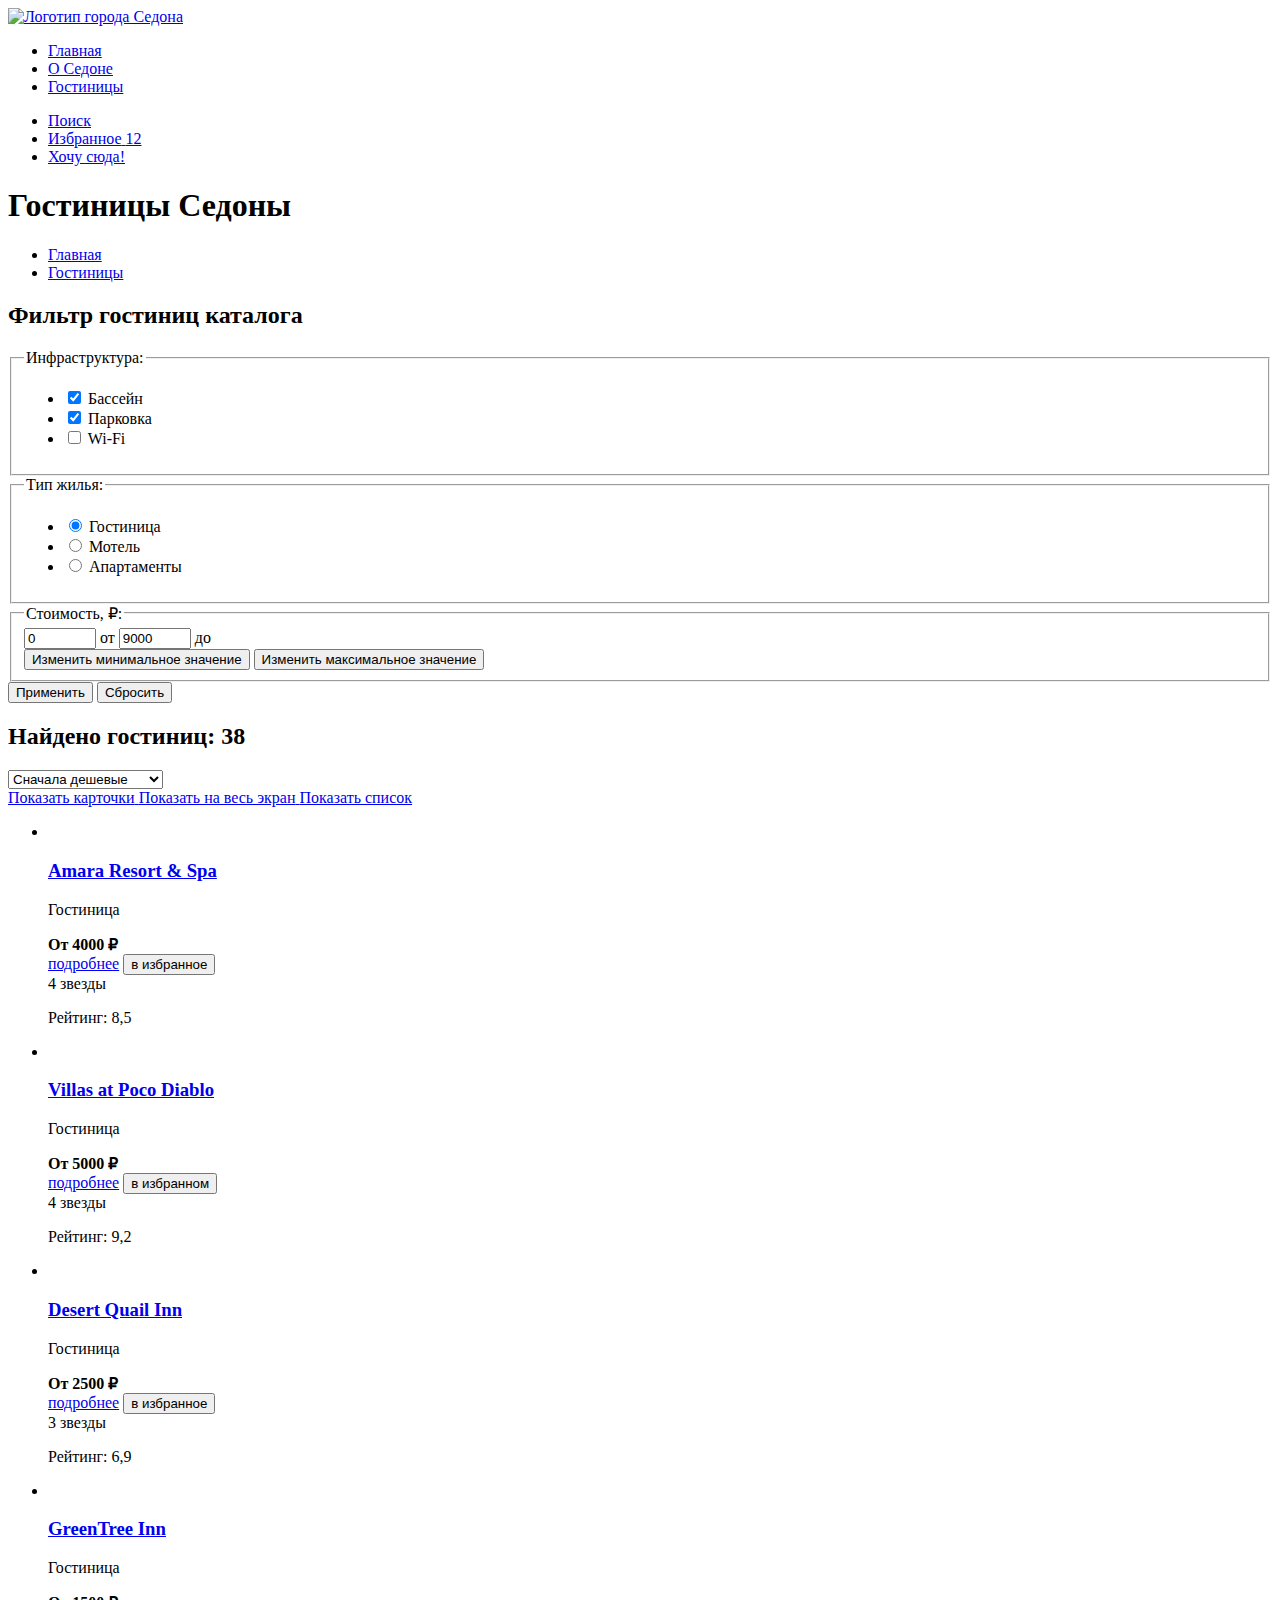
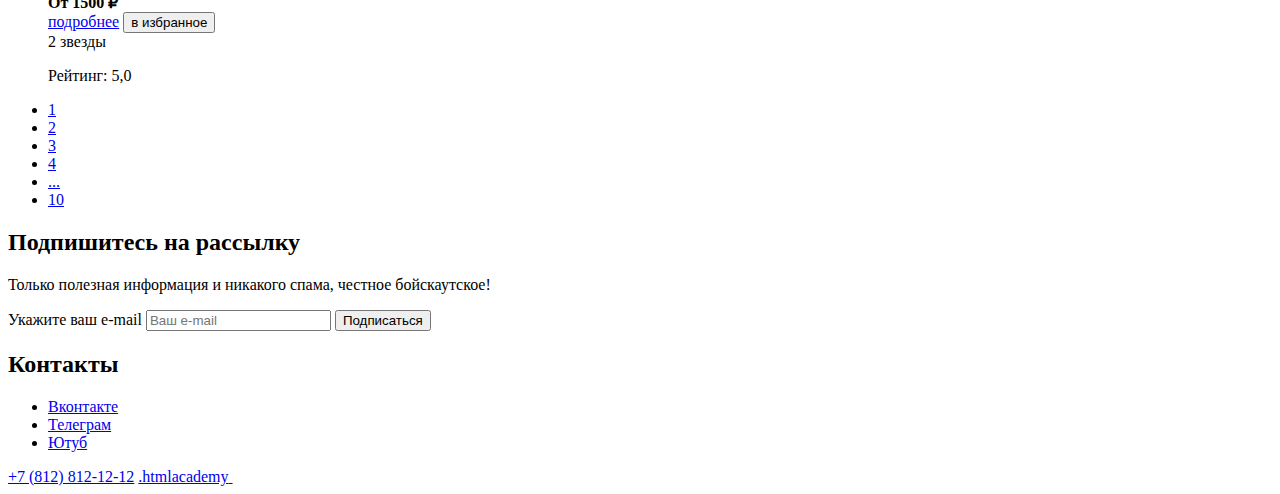
==== catalog.html @ 89e9d812 "Добавляет разметку каталога" ====
<!DOCTYPE html>
<html lang="ru">

  <head>
    <meta charset="utf-8">
    <title>HTML Academy: Седона</title>
  </head>

  <body>
    <header class="page-header">
      <a class="logo" href="index.html" aria-current="page">
        <img class="" src="" width="" height="" alt="Логотип города Седона">
      </a>
      <nav class="navigation">

        <ul class="navigation-list">

          <li class="navigation-item">
            <a class="navigation-link navigation-link" href="index.html">Главная</a>
          </li>

          <li class="navigation-item">
            <a class="navigation-link" href="#">О Cедоне</a>
          </li>

          <li class="navigation-item">
            <a class="navigation-link-current" href="catalog.html">Гостиницы</a>
          </li>

        </ul>

        <ul class="navigation-user">
          <li class="navigation-item">
            <a class="navigation-link-search" href="#">
              <!--svg-->
              <span class="visually-hidden">Поиск</span>
            </a>
          </li>

          <li class="navigation-item">
            <a class="navigation-link-favourites" href="#">
              <!--svg-->
              <span class="visually-hidden">Избранное</span>
              <span class="favourites">12</span>
            </a>
          </li>

          <li class="navigation-item">
            <a class="navigation-link-button" href="#">Хочу сюда!</a>
          </li>

        </ul>
      </nav>
    </header>
    <main class="main-inner">

      <div class="page-container inner">
        <header class="inner-header">
          <h1 class="inner-header-title">Гостиницы Седоны</h1>
          <ul class="breadcrubs-list">
            <li class="breadcrubs-item">
              <a class="breadcrubs-link" href="index.html">
                <span class="visually-hidden">Главная</span>
                <!--svg-->

              </a>
            </li>
            <!--векторная стрелка-->
            <li class="breadcrubs-item">
              <a classs="breadcrubs-link" href="catalog.html">Гостиницы</a>
            </li>
          </ul>
        </header>
        <div class="inner-catalog-filter">
          <h2 class="catalog-filter visually-hidden">Фильтр гостиниц каталога</h2>

          <form class="catalog-filter" action="https://echo.htmlacademy.ru/" method="get">
            <div class="wrapper">
              <fieldset class="catalog-filter-infrastructure">
                <legend class="catalog-filter-title">Инфраструктура:</legend>
                <ul class="catalog-filter-list">
                  <li class="catalog-filter-item">
                    <input type="checkbox" name="pool" id="pool" checked>
                    <label for="pool">Бассейн</label>
                  </li>
                  <li class="catalog-filter-item">
                    <input type="checkbox" name="parking" id="parking" checked>
                    <label for="parking">Парковка</label>
                  </li>
                  <li class="catalog-filter-item">
                    <input type="checkbox" name="wifi" id="wifi">
                    <label for="wifi">Wi-Fi</label>
                  </li>
                </ul>
              </fieldset>
              <fieldset class="catalog-filter-housing">
                <legend class="catalog-filter-title">Тип жилья:</legend>
                <ul class="catalog-filter-list">
                  <li class="catalog-filter-item">
                    <input type="radio" name="housing" id="hotel" value="hotel" checked>
                    <label for="hotel">Гостиница</label>
                  </li>
                  <li class="catalog-filter-item">
                    <input type="radio" name="housing" id="motel" value="motel">
                    <label for="motel">Мотель</label>
                  </li>
                  <li class="catalog-filter-item">
                    <input type="radio" name="housing" id="apartaments" value="apartaments">
                    <label for="apartaments">Апартаменты</label>
                  </li>
                </ul>
              </fieldset>

              <fieldset class="catalog-filter-cost">
                <legend class="catalog-filter-title">Стоимость, ₽:</legend>
                <div class="range-slider">
                  <div class="range-slider-inputs">
                    <input class="range-input min-cost" type="number" name="min-cost" id="min-cost" value="0" min="0" max="9000">
                    <label for="min-cost">
                      <span>от</span>
                    </label>
                    <input class="range-input max-cost" type="number" name="max-cost" id="max-cost" value="9000" min="0" max="9000">
                    <label for="max-cost">
                      <span>до</span>
                    </label>
                  </div>
                  <div class="range-scale">
                    <button class="range-toggle toggle-min" type="button">
                      <span class="visually-hidden">Изменить минимальное значение</span>
                    </button>
                    <button class="range-toggle toggle-max" type="button">
                      <span class="visually-hidden">Изменить максимальное значение</span>
                    </button>
                  </div>
                </div>
              </fieldset>

              <div class="buttons-filter">
                <button class="filter" type="submit">Применить</button>
                <button class="filter" type="reset">Сбросить</button>
              </div>

            </div>
          </form>
        </div>
      </div>

      <section>

        <div class="sorting">
          <div class="results">
            <h2 class="results-title">Найдено гостиниц:
              <span class="indicator-results">38</span>
            </h2>
          </div>

          <select class="select-control" aria-label="Сортировка" name="price">
            <option value="cheap">Сначала дешевые</option>
            <option value="popular">Сначала популярные</option>
            <option value="expensive">Сначала дорогие</option>
          </select>

          <div class="option-searchs">
            <a class="option-button option-button-correct" href="#">
              <span class="visually-hidden">Показать карточки</span>
              <!--svg-->
            </a>
            <a class="option-button" href="#">
              <span class="visually-hidden">Показать на весь экран</span>
              <!--svg-->
            </a>
            <a class="option-button" href="#">
              <span class="visually-hidden">Показать список</span>
              <!--svg-->
            </a>
          </div>
        </div>

        <ul class="hotels-list">
          <li class="hotel-card">
            <a class="hotel-card-link" href="#">
              <img class="" src="#" width="" height="" alt="">
            </a>
            <h3 class="hotel-card-title">
              <a class="hotel-card-name" href="#">Amara Resort & Spa</a>
            </h3>

            <div class="hotel-card-row">
              <p class="hotel-card-type">Гостиница</p>
              <b class="hotel-card-price">От 4000 ₽</b>
            </div>
            <div class="hotel-card-row">
              <a class="hotel-card-button" href="#">подробнее</a>
              <button class="hotel-card-button favourites" type="button">в избранное</button>
            </div>
            <div class="hotel-card-row">
              <span class="hotel-card-stars four-stars visually-hidden">4 звезды</span>
              <p class="hotel-card-raiting">Рейтинг: 8,5</p>
            </div>
          </li>

          <li class="hotel-card">
            <a class="hotel-card-link" href="#">
              <img class="" src="" width="" height="" alt="">
            </a>
            <h3 class="hotel-card-title">
              <a class="hotel-card-name" href="#">Villas at Poco Diablo</a>
            </h3>

            <div class="hotel-card-row">
              <p class="hotel-card-type">Гостиница</p>
              <b class="hotel-card-price">От 5000 ₽</b>
            </div>
            <div class="hotel-card-row">
              <a class="hotel-card-button" href="#">подробнее</a>
              <button class="hotel-card-button active-favourites" type="button">в избранном</button>
            </div>
            <div class="hotel-card-row">
              <span class="hotel-card-stars four-stars visually-hidden">4 звезды</span>
              <p class="hotel-card-raiting">Рейтинг: 9,2</p>
            </div>
          </li>

          <li class="hotel-card">
            <a class="hotel-card-link" href="#">
              <img class="" src="" width="" height="" alt="">
            </a>
            <h3 class="hotel-card-title">
              <a class="hotel-card-name" href="#">Desert Quail Inn</a>
            </h3>

            <div class="hotel-card-row">
              <p class="hotel-card-type">Гостиница</p>
              <b class="hotel-card-price">От 2500 ₽</b>
            </div>
            <div class="hotel-card-row">
              <a class="hotel-card-button" href="#">подробнее</a>
              <button class="hotel-card-button favourites" type="button">в избранное</button>
            </div>
            <div class="hotel-card-row">
              <span class="hotel-card-stars three-stars visually-hidden">3 звезды</span>
              <p class="hotel-card-raiting">Рейтинг: 6,9</p>
            </div>
          </li>

          <li class="hotel-card">
            <a class="hotel-card-link" href="#">
              <img class="" src="" width="" height="" alt="">
            </a>
            <h3 class="hotel-card-title">
              <a class="hotel-card-name" href="#">GreenTree Inn</a>
            </h3>

            <div class="hotel-card-row">
              <p class="hotel-card-type">Гостиница</p>
              <b class="hotel-card-price">От 1500 ₽</b>
            </div>
            <div class="hotel-card-row">
              <a class="hotel-card-button" href="#">подробнее</a>
              <button class="hotel-card-button favourites" type="button">в избранное</button>
            </div>
            <div class="hotel-card-row">
              <span class="hotel-card-stars two-stars visually-hidden">2 звезды</span>
              <p class="hotel-card-raiting">Рейтинг: 5,0</p>
            </div>
          </li>
        </ul>

        <ul class="pagination-list">
          <li class="pagination-item pagination-current">
            <a class="pagination-link" href="#">1</a>
          </li>
          <li class="pagination-item">
            <a class="pagination-link" href="#">2</a>
          </li>
          <li class="pagination-item">
            <a class="pagination-link" href="#">3</a>
          </li>
          <li class="pagination-item">
            <a class="pagination-link" href="#">4</a>
          </li>
          <li class="pagination-item pagination-all">
            <a class="pagination-link" href="#">...</a>
          </li>
          <li class="pagination-item">
            <a class="pagination-link" href="#">10</a>
          </li>
        </ul>
      </section>

      <section class="subscription">
        <h2 class="subscription-title">Подпишитесь на рассылку</h2>
        <p class="subscription-description">Только полезная информация и никакого спама, честное бойскаутское!</p>
        <form class="subscription-form" action="https://echo.htmlacademy.ru/" method="post">
          <label class="visually-hidden" for="subscription-email">Укажите ваш e-mail</label>
          <input type="email" name="mail" placeholder="Ваш e-mail" id="subscription-email" required>
          <button class="button subscription-button">Подписаться</button>
        </form>
      </section>

    </main>
    <footer class=" page-footer">
      <h2 class="visually-hidden">Контакты</h2>
      <ul class="social-list">
        <li class="social-item">
          <a class="social-link" href="https://vk.com/htmlacademy">
            <span class="visually-hidden">Вконтакте</span>
            <!--svg-->
          </a>
        </li>

        <li class="social-item">
          <a class="social-link" href="https://t.me/htmlacademy">
            <span class="visually-hidden">Телеграм</span>
            <!--svg-->
          </a>
        </li>
        <li class="social-item">
          <a class="social-link" href="https://www.youtube.com/user/htmlacademyru">
            <span class="visually-hidden">Ютуб</span>
            <!--svg-->
          </a>
        </li>
      </ul>
      <a class="contacts-phone" href="tel:+78128121212">+7 (812) 812-12-12</a>
      <a class="logo-htmlacademy-link" href="http://htmlacademy.ru">
        <span class="visually-hidden">.htmlacademy</span>
        <!--svg--><img>
      </a>
    </footer>

  </body>

</html>
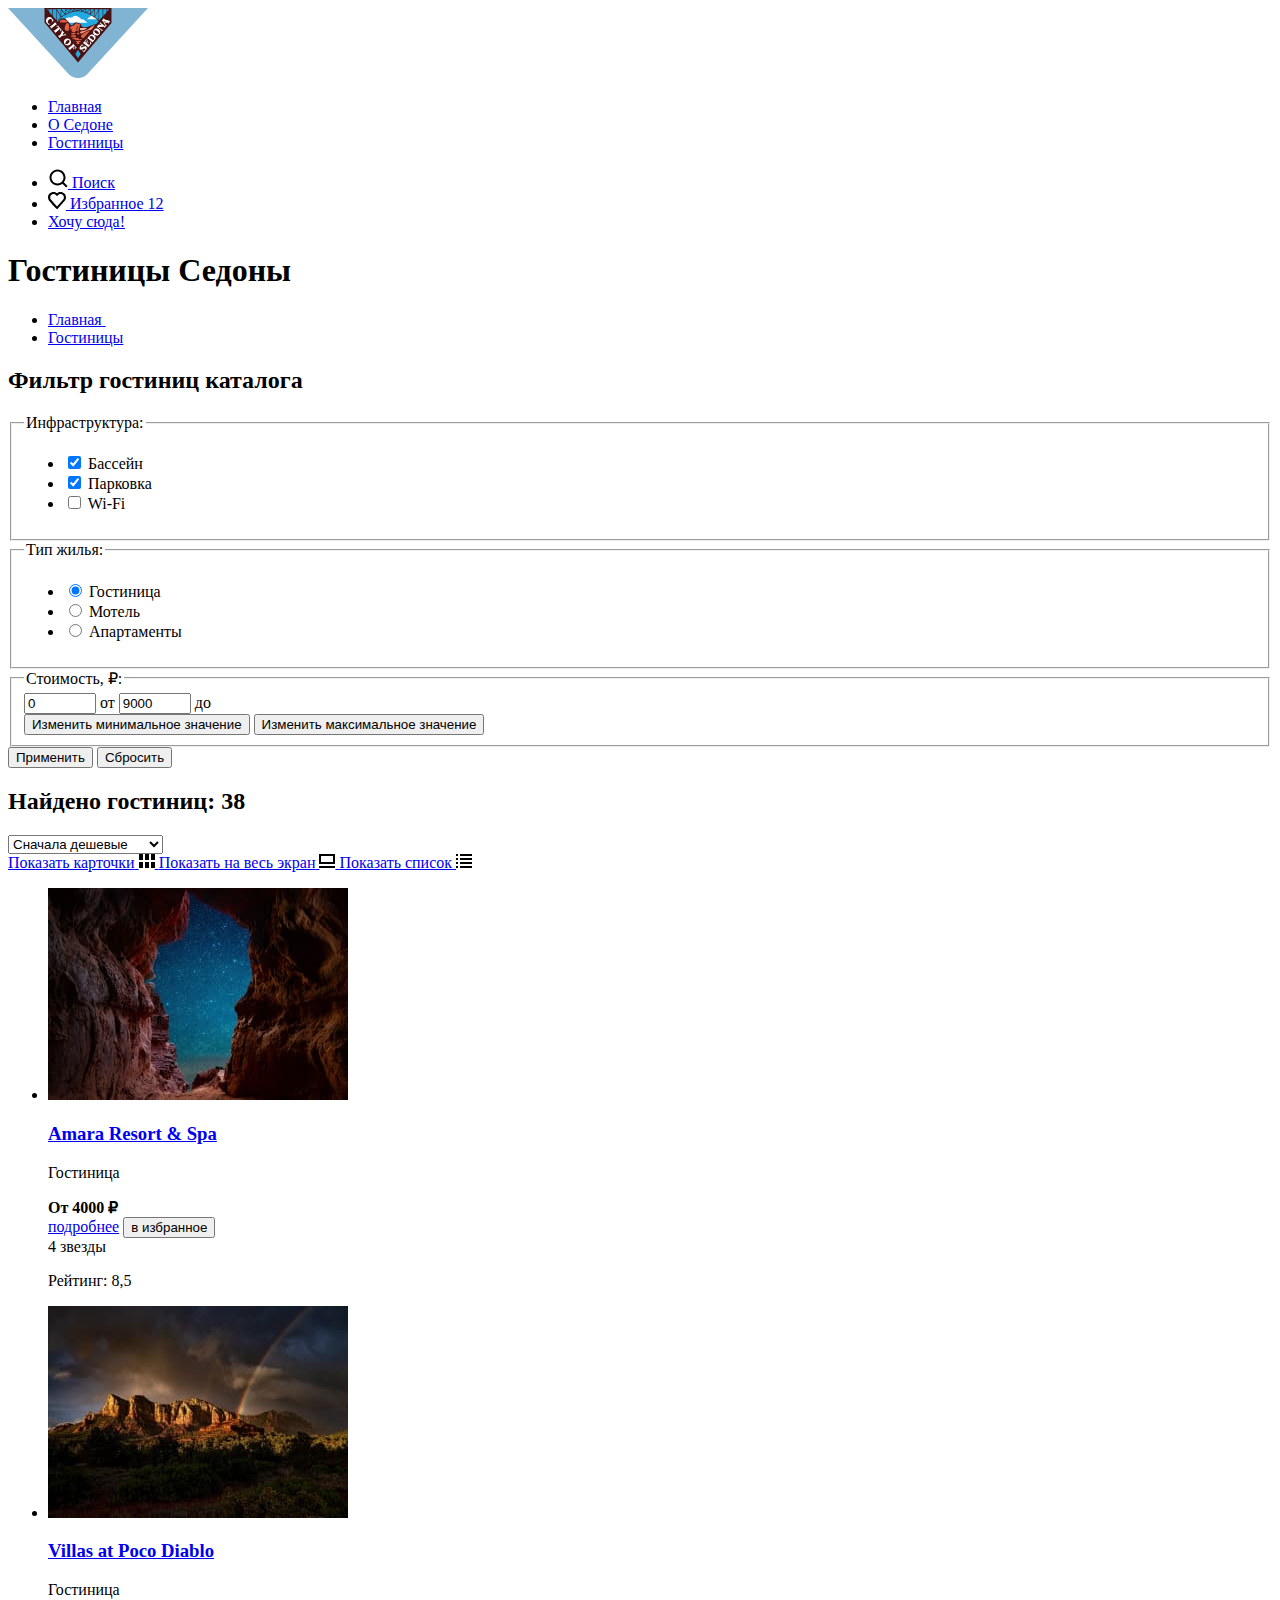
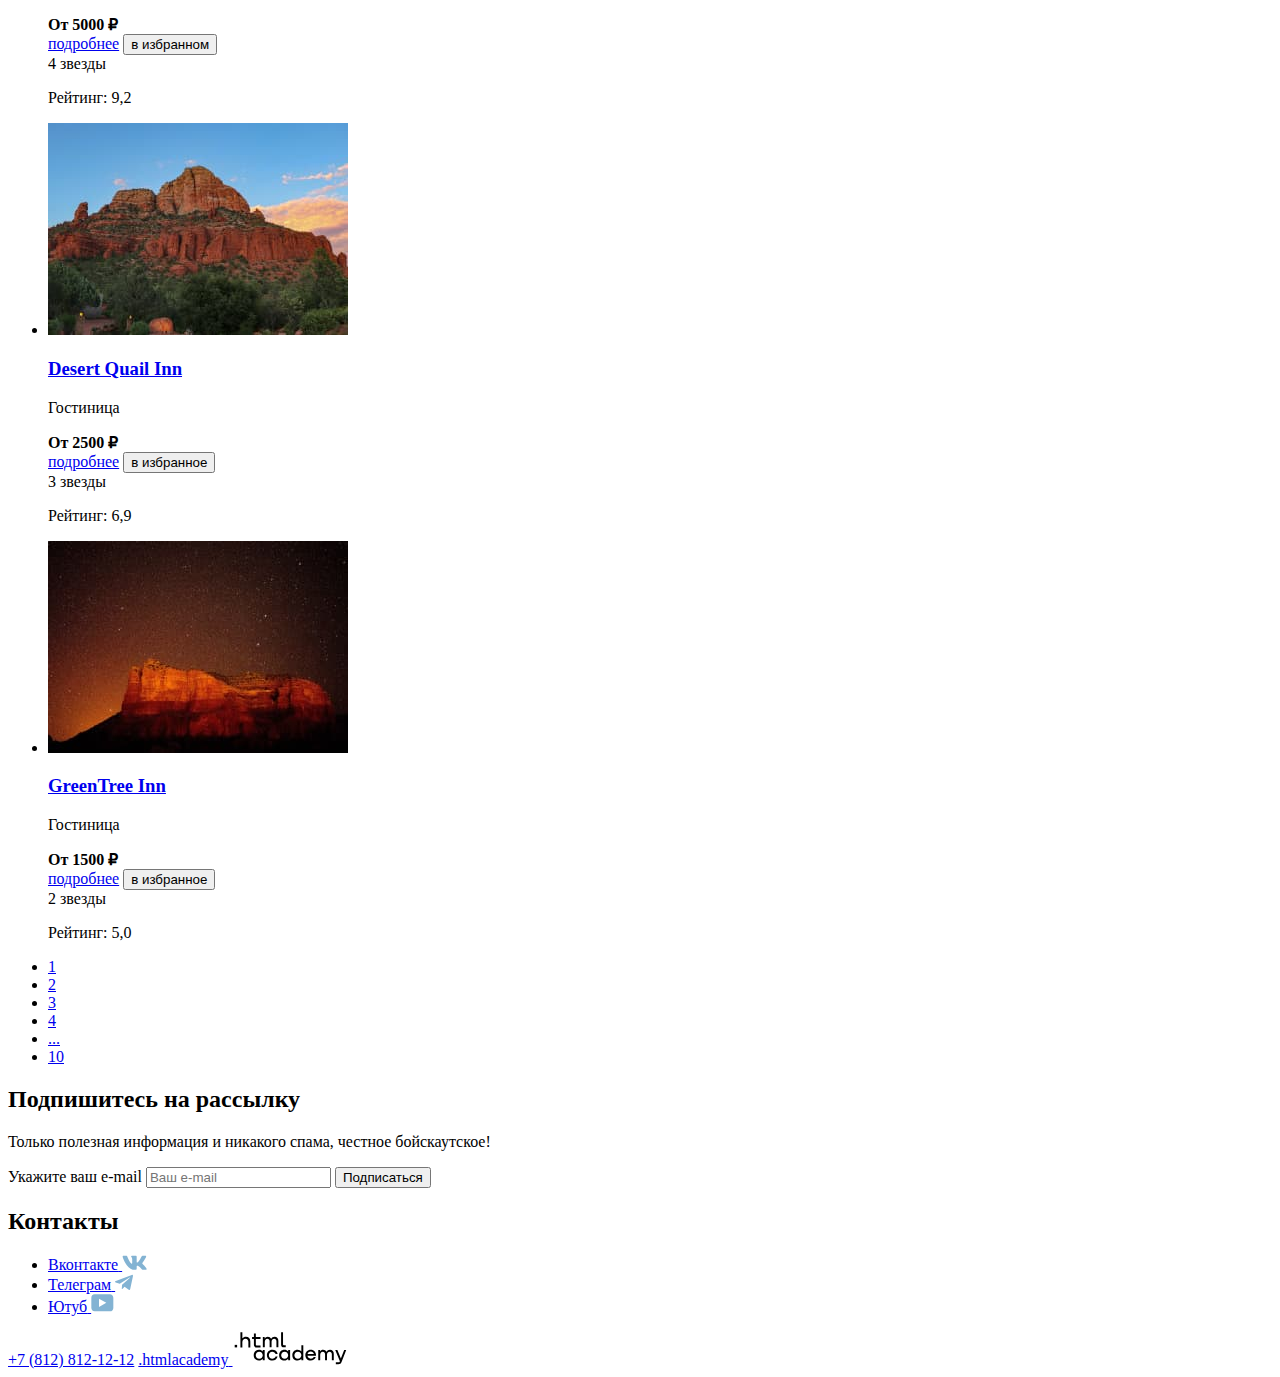
==== commit 37bce841: "Добавляет растровую графику в разметку" ====
--- a/catalog.html
+++ b/catalog.html
@@ -9,7 +9,7 @@
   <body>
     <header class="page-header">
       <a class="logo" href="index.html" aria-current="page">
-        <img class="" src="" width="" height="" alt="Логотип города Седона">
+        <img class="logotype" src="images/logo.svg" width="140" height="70" alt="Логотип города Седона">
       </a>
       <nav class="navigation">
 
@@ -32,14 +32,18 @@
         <ul class="navigation-user">
           <li class="navigation-item">
             <a class="navigation-link-search" href="#">
-              <!--svg-->
+              <svg width="20" height="20" viewBox="0 0 20 20" fill="none" xmlns="http://www.w3.org/2000/svg">
+                <path d="M19.5 18.0083L15.8 14.3287C16.8 13.0359 17.5 11.3453 17.5 9.4558C17.5 5.08011 13.9 1.5 9.5 1.5C5.1 1.5 1.5 5.17956 1.5 9.55525C1.5 13.9309 5.1 17.511 9.5 17.511C11.3 17.511 13 16.9144 14.4 15.8204L18.1 19.5L19.5 18.0083ZM9.5 15.5221C6.2 15.5221 3.5 12.837 3.5 9.55525C3.5 6.27348 6.2 3.5884 9.5 3.5884C12.8 3.5884 15.5 6.27348 15.5 9.55525C15.5 12.837 12.8 15.5221 9.5 15.5221Z" fill="black" />
+              </svg>
               <span class="visually-hidden">Поиск</span>
             </a>
           </li>
 
           <li class="navigation-item">
             <a class="navigation-link-favourites" href="#">
-              <!--svg-->
+              <svg width="18" height="17" viewBox="0 0 18 17" fill="none" xmlns="http://www.w3.org/2000/svg">
+                <path d="M8.9 17C8.6 17 8.3 16.9 8.1 16.6C2.7 10.5 1.4 9.1 1.1 8.7C0.4 7.8 0 6.6 0 5.4C0 2.4 2.4 0 5.5 0C6.8 0 8 0.5 9 1.3C10 0.5 11.3 0 12.5 0C15.5 0 18 2.4 18 5.4C18 6.7 17.5 7.9 16.7 8.8L9.7 16.7C9.5 16.9 9.3 17 8.9 17ZM2.9 7.5C3.2 7.9 6.4 11.5 9 14.4L15.2 7.4C15.7 6.9 15.9 6.2 15.9 5.4C15.9 3.6 14.4 2.1 12.6 2.1C11.6 2.1 10.6 2.6 9.9 3.4C9.6 3.7 9.3 3.8 9 3.8C8.7 3.8 8.4 3.6 8.2 3.4C7.5 2.6 6.5 2.1 5.5 2.1C3.7 2.1 2.2 3.6 2.2 5.4C2.1 6.3 2.5 7 2.9 7.5C2.8 7.5 2.8 7.5 2.9 7.5Z" fill="black" />
+              </svg>
               <span class="visually-hidden">Избранное</span>
               <span class="favourites">12</span>
             </a>
@@ -61,11 +65,16 @@
             <li class="breadcrubs-item">
               <a class="breadcrubs-link" href="index.html">
                 <span class="visually-hidden">Главная</span>
-                <!--svg-->
-
+                <!--фоновое изображение-->
+                <svg width="13" height="13" viewBox="0 0 13 13" fill="none" xmlns="http://www.w3.org/2000/svg">
+                  <path d="M6.5 0.5L0.5 6.30006V12.5001H12.5V6.30006L6.5 0.5ZM11.5 11.5001H1.5V6.70005L6.5 1.9L11.5 6.70005V11.5001Z" fill="white" />
+                  <path d="M4.5 10.5001H5.5V8.00005H7.5V10.5001H8.5V7.00005H4.5V10.5001Z" fill="white" />
+                </svg>
               </a>
             </li>
+
             <!--векторная стрелка-->
+
             <li class="breadcrubs-item">
               <a classs="breadcrubs-link" href="catalog.html">Гостиницы</a>
             </li>
@@ -163,15 +172,34 @@
           <div class="option-searchs">
             <a class="option-button option-button-correct" href="#">
               <span class="visually-hidden">Показать карточки</span>
-              <!--svg-->
+              <svg width="16" height="14" viewBox="0 0 16 14" fill="none" xmlns="http://www.w3.org/2000/svg">
+                <path d="M4 0H0V6H4V0Z" fill="black" />
+                <path d="M16 0H12V6H16V0Z" fill="black" />
+                <path d="M10 0H6V6H10V0Z" fill="black" />
+                <path d="M4 8H0V14H4V8Z" fill="black" />
+                <path d="M16 8H12V14H16V8Z" fill="black" />
+                <path d="M10 8H6V14H10V8Z" fill="black" />
+              </svg>
             </a>
             <a class="option-button" href="#">
               <span class="visually-hidden">Показать на весь экран</span>
-              <!--svg-->
+              <svg width="16" height="14" viewBox="0 0 16 14" fill="none" xmlns="http://www.w3.org/2000/svg">
+                <path d="M16 12H0V14H16V12Z" fill="black" />
+                <path d="M14 2V8H2V2H14ZM16 0H0V10H16V0Z" fill="black" />
+              </svg>
             </a>
             <a class="option-button" href="#">
               <span class="visually-hidden">Показать список</span>
-              <!--svg-->
+              <svg width="16" height="14" viewBox="0 0 16 14" fill="none" xmlns="http://www.w3.org/2000/svg">
+                <path d="M2 0H0V2H2V0Z" fill="black" />
+                <path d="M16 0H4V2H16V0Z" fill="black" />
+                <path d="M2 4H0V6H2V4Z" fill="black" />
+                <path d="M16 4H4V6H16V4Z" fill="black" />
+                <path d="M2 8H0V10H2V8Z" fill="black" />
+                <path d="M16 8H4V10H16V8Z" fill="black" />
+                <path d="M2 12H0V14H2V12Z" fill="black" />
+                <path d="M16 12H4V14H16V12Z" fill="black" />
+              </svg>
             </a>
           </div>
         </div>
@@ -179,7 +207,7 @@
         <ul class="hotels-list">
           <li class="hotel-card">
             <a class="hotel-card-link" href="#">
-              <img class="" src="#" width="" height="" alt="">
+              <img class="hotel-card-picture" src="images/hotel-cards/hotel-1.jpg" width="300" height="212" alt="Звездное небо">
             </a>
             <h3 class="hotel-card-title">
               <a class="hotel-card-name" href="#">Amara Resort & Spa</a>
@@ -194,6 +222,7 @@
               <button class="hotel-card-button favourites" type="button">в избранное</button>
             </div>
             <div class="hotel-card-row">
+              <!--векторная графика-->
               <span class="hotel-card-stars four-stars visually-hidden">4 звезды</span>
               <p class="hotel-card-raiting">Рейтинг: 8,5</p>
             </div>
@@ -201,7 +230,7 @@
 
           <li class="hotel-card">
             <a class="hotel-card-link" href="#">
-              <img class="" src="" width="" height="" alt="">
+              <img class="hotel-card-picture" src="images/hotel-cards/hotel-2.jpg" width="300" height="212" alt="Каньон Дьявола и радуга">
             </a>
             <h3 class="hotel-card-title">
               <a class="hotel-card-name" href="#">Villas at Poco Diablo</a>
@@ -216,6 +245,7 @@
               <button class="hotel-card-button active-favourites" type="button">в избранном</button>
             </div>
             <div class="hotel-card-row">
+              <!--векторная графика-->
               <span class="hotel-card-stars four-stars visually-hidden">4 звезды</span>
               <p class="hotel-card-raiting">Рейтинг: 9,2</p>
             </div>
@@ -223,7 +253,7 @@
 
           <li class="hotel-card">
             <a class="hotel-card-link" href="#">
-              <img class="" src="" width="" height="" alt="">
+              <img class="hotel-card-picture" src="images/hotel-cards/hotel-3.jpg" width="300" height="212" alt="Пустыня и каньон">
             </a>
             <h3 class="hotel-card-title">
               <a class="hotel-card-name" href="#">Desert Quail Inn</a>
@@ -238,6 +268,7 @@
               <button class="hotel-card-button favourites" type="button">в избранное</button>
             </div>
             <div class="hotel-card-row">
+              <!--векторная графика-->
               <span class="hotel-card-stars three-stars visually-hidden">3 звезды</span>
               <p class="hotel-card-raiting">Рейтинг: 6,9</p>
             </div>
@@ -245,7 +276,7 @@
 
           <li class="hotel-card">
             <a class="hotel-card-link" href="#">
-              <img class="" src="" width="" height="" alt="">
+              <img class="hotel-card-picture" src="images/hotel-cards/hotel-4.jpg" width="300" height="212" alt="Каньон и звездное небо">
             </a>
             <h3 class="hotel-card-title">
               <a class="hotel-card-name" href="#">GreenTree Inn</a>
@@ -260,6 +291,7 @@
               <button class="hotel-card-button favourites" type="button">в избранное</button>
             </div>
             <div class="hotel-card-row">
+              <!--векторная графика-->
               <span class="hotel-card-stars two-stars visually-hidden">2 звезды</span>
               <p class="hotel-card-raiting">Рейтинг: 5,0</p>
             </div>
@@ -305,27 +337,33 @@
         <li class="social-item">
           <a class="social-link" href="https://vk.com/htmlacademy">
             <span class="visually-hidden">Вконтакте</span>
-            <!--svg-->
+            <svg width="25" height="15" viewBox="0 0 25 15" fill="none" xmlns="http://www.w3.org/2000/svg">
+              <path fill-rule="evenodd" clip-rule="evenodd" d="M24.1164 1.80445C24.2824 1.25845 24.1164 0.856445 23.3214 0.856445H20.6964C20.0284 0.856445 19.7204 1.20345 19.5534 1.58645C19.5534 1.58645 18.2184 4.78245 16.3274 6.85845C15.7154 7.46045 15.4374 7.65145 15.1034 7.65145C14.9364 7.65145 14.6854 7.46045 14.6854 6.91345V1.80445C14.6854 1.14845 14.5014 0.856445 13.9454 0.856445H9.81738C9.40038 0.856445 9.14938 1.16045 9.14938 1.44945C9.14938 2.07045 10.0954 2.21445 10.1924 3.96245V7.76045C10.1924 8.59345 10.0394 8.74444 9.70538 8.74444C8.81538 8.74444 6.65038 5.53345 5.36538 1.85945C5.11638 1.14445 4.86438 0.856445 4.19338 0.856445H1.56638C0.816382 0.856445 0.666382 1.20345 0.666382 1.58645C0.666382 2.26845 1.55638 5.65645 4.81138 10.1374C6.98138 13.1974 10.0364 14.8564 12.8194 14.8564C14.4884 14.8564 14.6944 14.4884 14.6944 13.8534V11.5404C14.6944 10.8034 14.8524 10.6564 15.3814 10.6564C15.7714 10.6564 16.4384 10.8484 17.9964 12.3234C19.7764 14.0724 20.0694 14.8564 21.0714 14.8564H23.6964C24.4464 14.8564 24.8224 14.4884 24.6064 13.7604C24.3684 13.0364 23.5184 11.9854 22.3914 10.7384C21.7794 10.0284 20.8614 9.26345 20.5824 8.88045C20.1934 8.38945 20.3044 8.17044 20.5824 7.73345C20.5824 7.73345 23.7824 3.30745 24.1154 1.80445H24.1164Z" fill="#83B3D3" />
+            </svg>
           </a>
         </li>
 
         <li class="social-item">
           <a class="social-link" href="https://t.me/htmlacademy">
             <span class="visually-hidden">Телеграм</span>
-            <!--svg-->
+            <svg width="18" height="16" viewBox="0 0 18 16" fill="none" xmlns="http://www.w3.org/2000/svg">
+              <path d="M16.785 0.955705L0.840489 7.1042C-0.247661 7.54126 -0.241365 8.14828 0.640845 8.41897L4.73445 9.69597L14.2058 3.72014C14.6537 3.44766 15.0629 3.59424 14.7265 3.89281L7.05283 10.8183H7.05103L7.05283 10.8192L6.77045 15.0387C7.18413 15.0387 7.36669 14.8489 7.59871 14.625L9.58705 12.6915L13.7229 15.7464C14.4855 16.1664 15.0332 15.9506 15.2229 15.0405L17.9379 2.2453C18.2158 1.13107 17.5126 0.626562 16.785 0.955705Z" fill="#83B3D3" />
+            </svg>
           </a>
         </li>
         <li class="social-item">
           <a class="social-link" href="https://www.youtube.com/user/htmlacademyru">
             <span class="visually-hidden">Ютуб</span>
-            <!--svg-->
+            <svg width="23" height="18" viewBox="0 0 23 18" fill="none" xmlns="http://www.w3.org/2000/svg">
+              <path d="M18.9402 0.356445H3.50738C1.64668 0.356445 0.333252 1.9502 0.333252 3.75645V13.8502C0.333252 15.7627 1.64668 17.3564 3.50738 17.3564H19.1591C20.8009 17.3564 22.3333 15.7627 22.3333 13.9564V3.75645C22.1143 1.9502 20.8009 0.356445 18.9402 0.356445ZM7.99494 12.8939V4.81894L15.3283 8.85645L7.99494 12.8939Z" fill="#83B3D3" />
+            </svg>
           </a>
         </li>
       </ul>
       <a class="contacts-phone" href="tel:+78128121212">+7 (812) 812-12-12</a>
       <a class="logo-htmlacademy-link" href="http://htmlacademy.ru">
         <span class="visually-hidden">.htmlacademy</span>
-        <!--svg--><img>
+        <img class="logo-htmlacademy-icon" src="images/icon-footer/logo-htmlacademy.svg" width="115" height="33" alt="Логотип htmlacademy">
       </a>
     </footer>
 
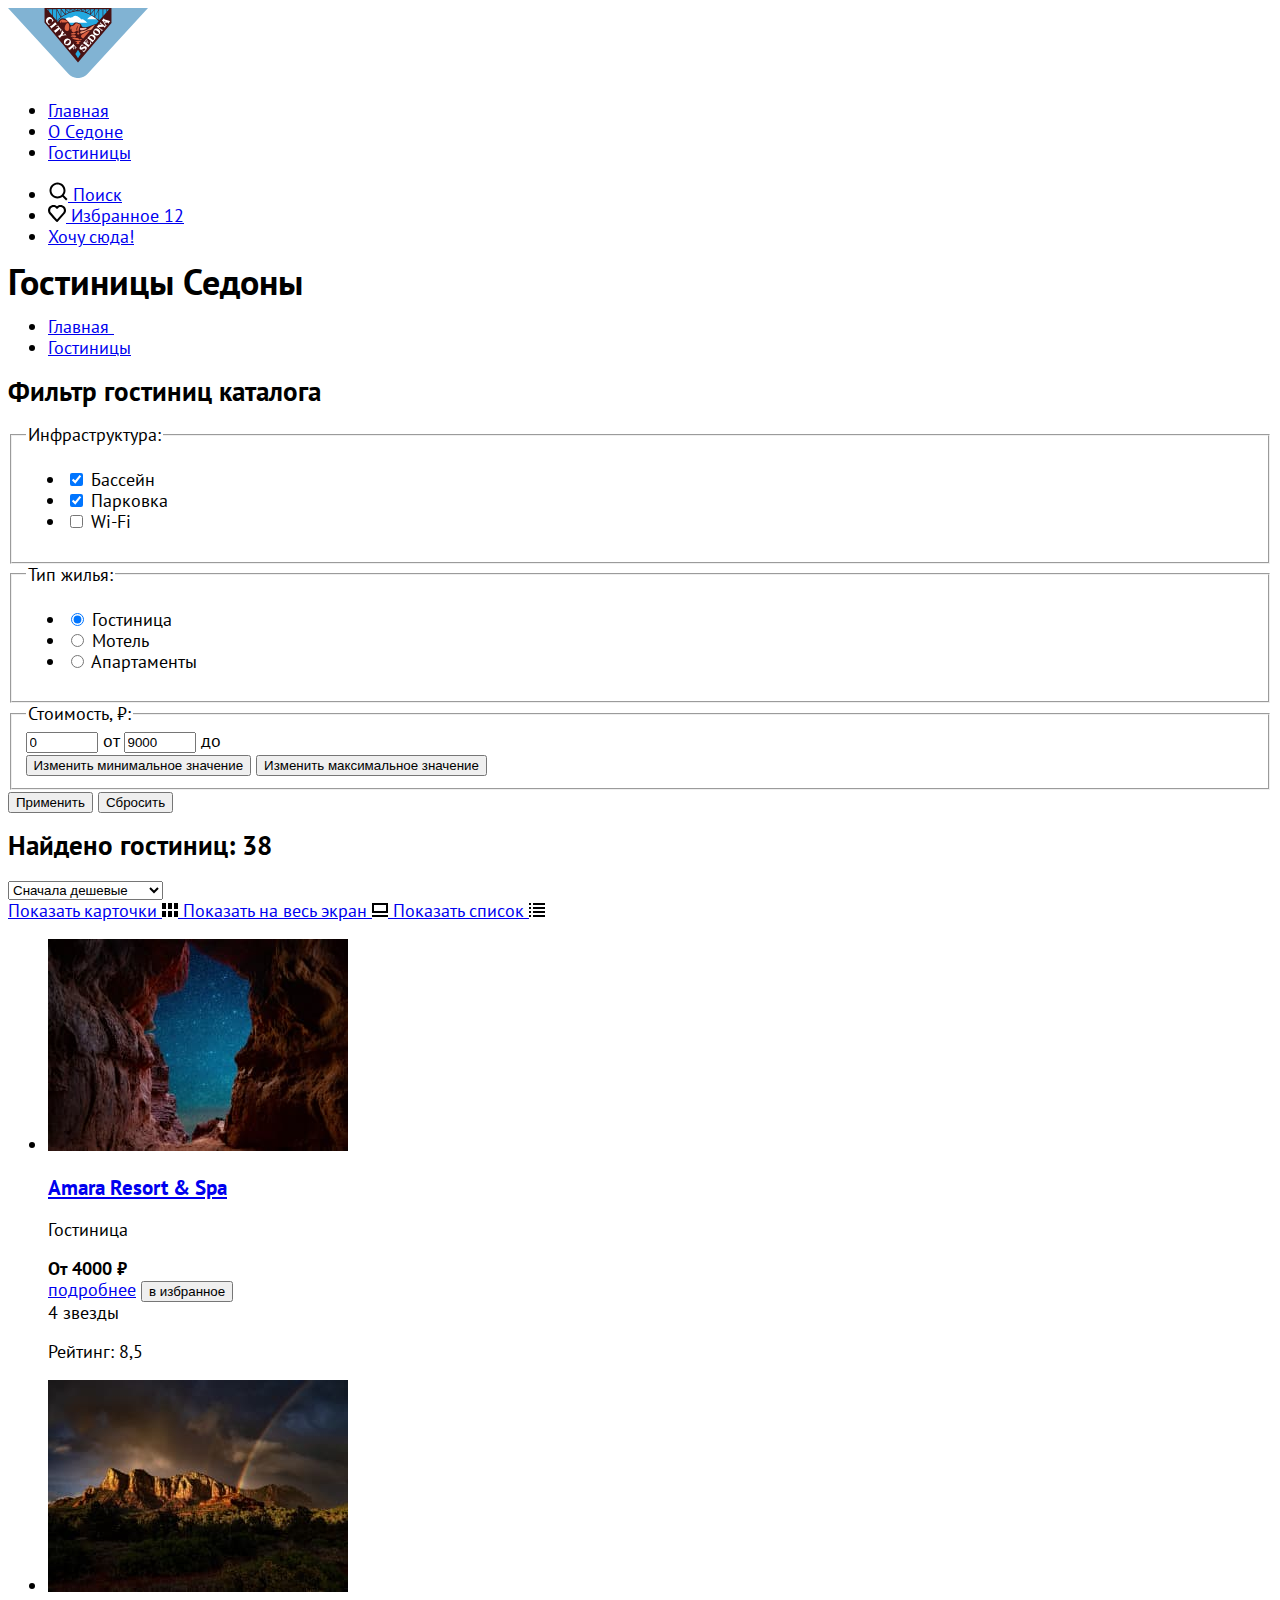
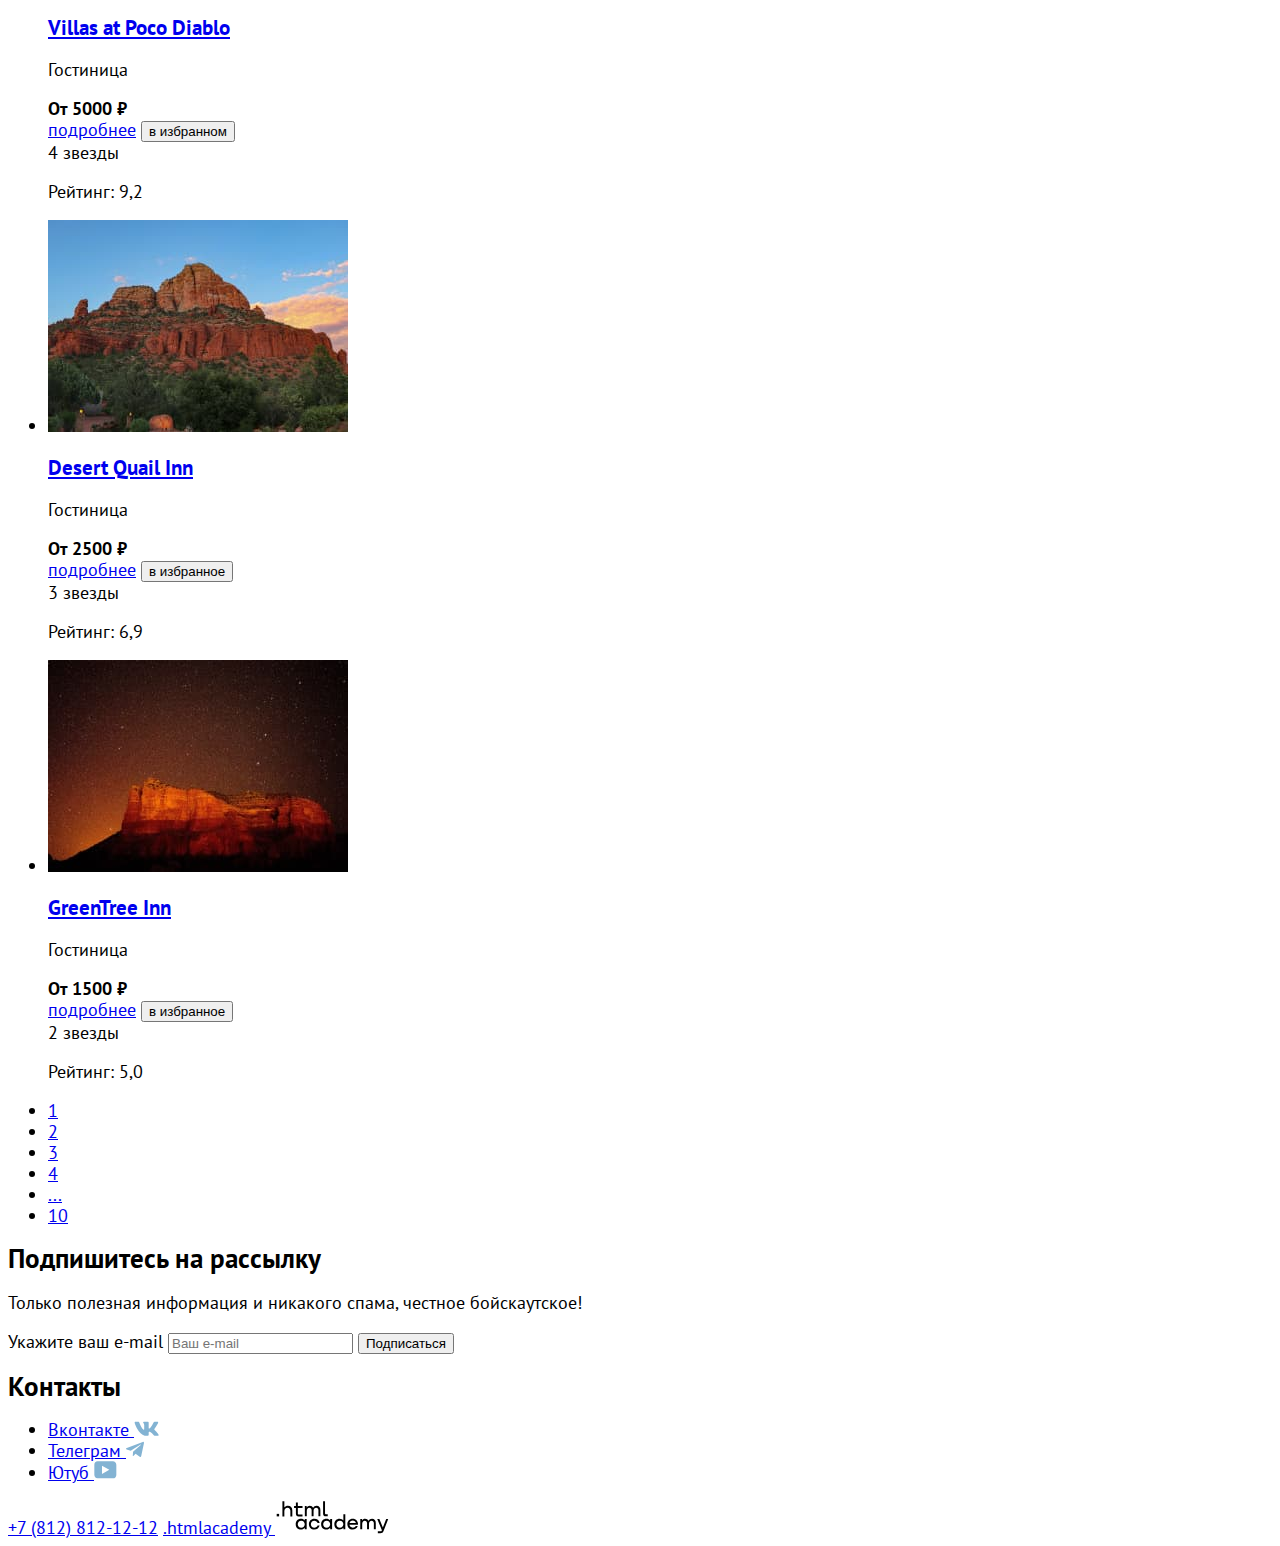
==== commit 66ba89b0: "Добавляет шрифты" ====
--- a/catalog.html
+++ b/catalog.html
@@ -4,6 +4,7 @@
   <head>
     <meta charset="utf-8">
     <title>HTML Academy: Седона</title>
+    <link rel="stylesheet" href="styles/styles.css">
   </head>
 
   <body>
--- a/styles/styles.css
+++ b/styles/styles.css
@@ -0,0 +1,23 @@
+/* Основные стили */
+
+@font-face {
+  font-family: "PT Sans";
+  font-style: normal;
+  font-weight: 400;
+  src: url("../fonts/ptsans-400.woff2") format("woff2");
+  font-display: swap;
+}
+
+@font-face {
+  font-family: "PT Sans";
+  font-style: normal;
+  font-weight: 700;
+  src: url("../fonts/ptsans-700.woff2") format("woff2");
+  font-display: swap;
+}
+
+body {
+  font-family: "PT Sans", sans-serif;
+  font-size: 18px;
+  line-height: 21px;
+}
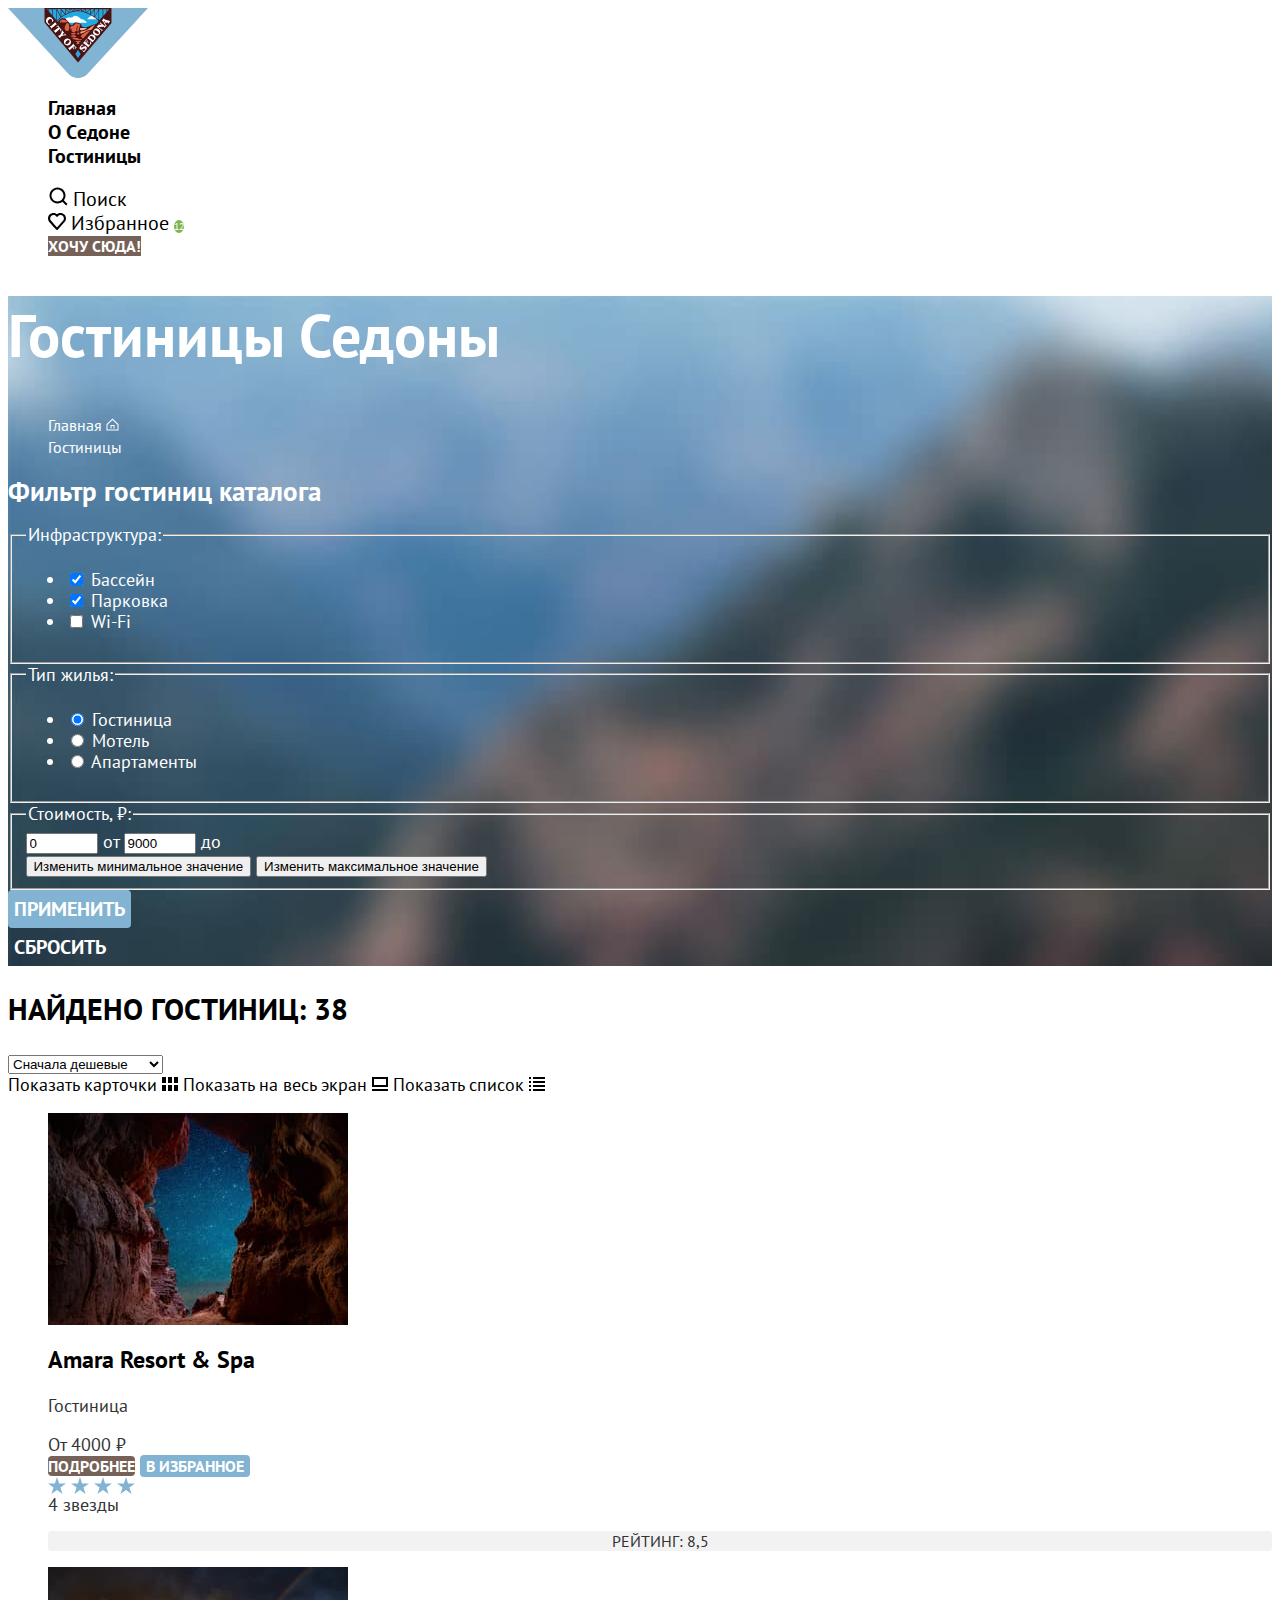
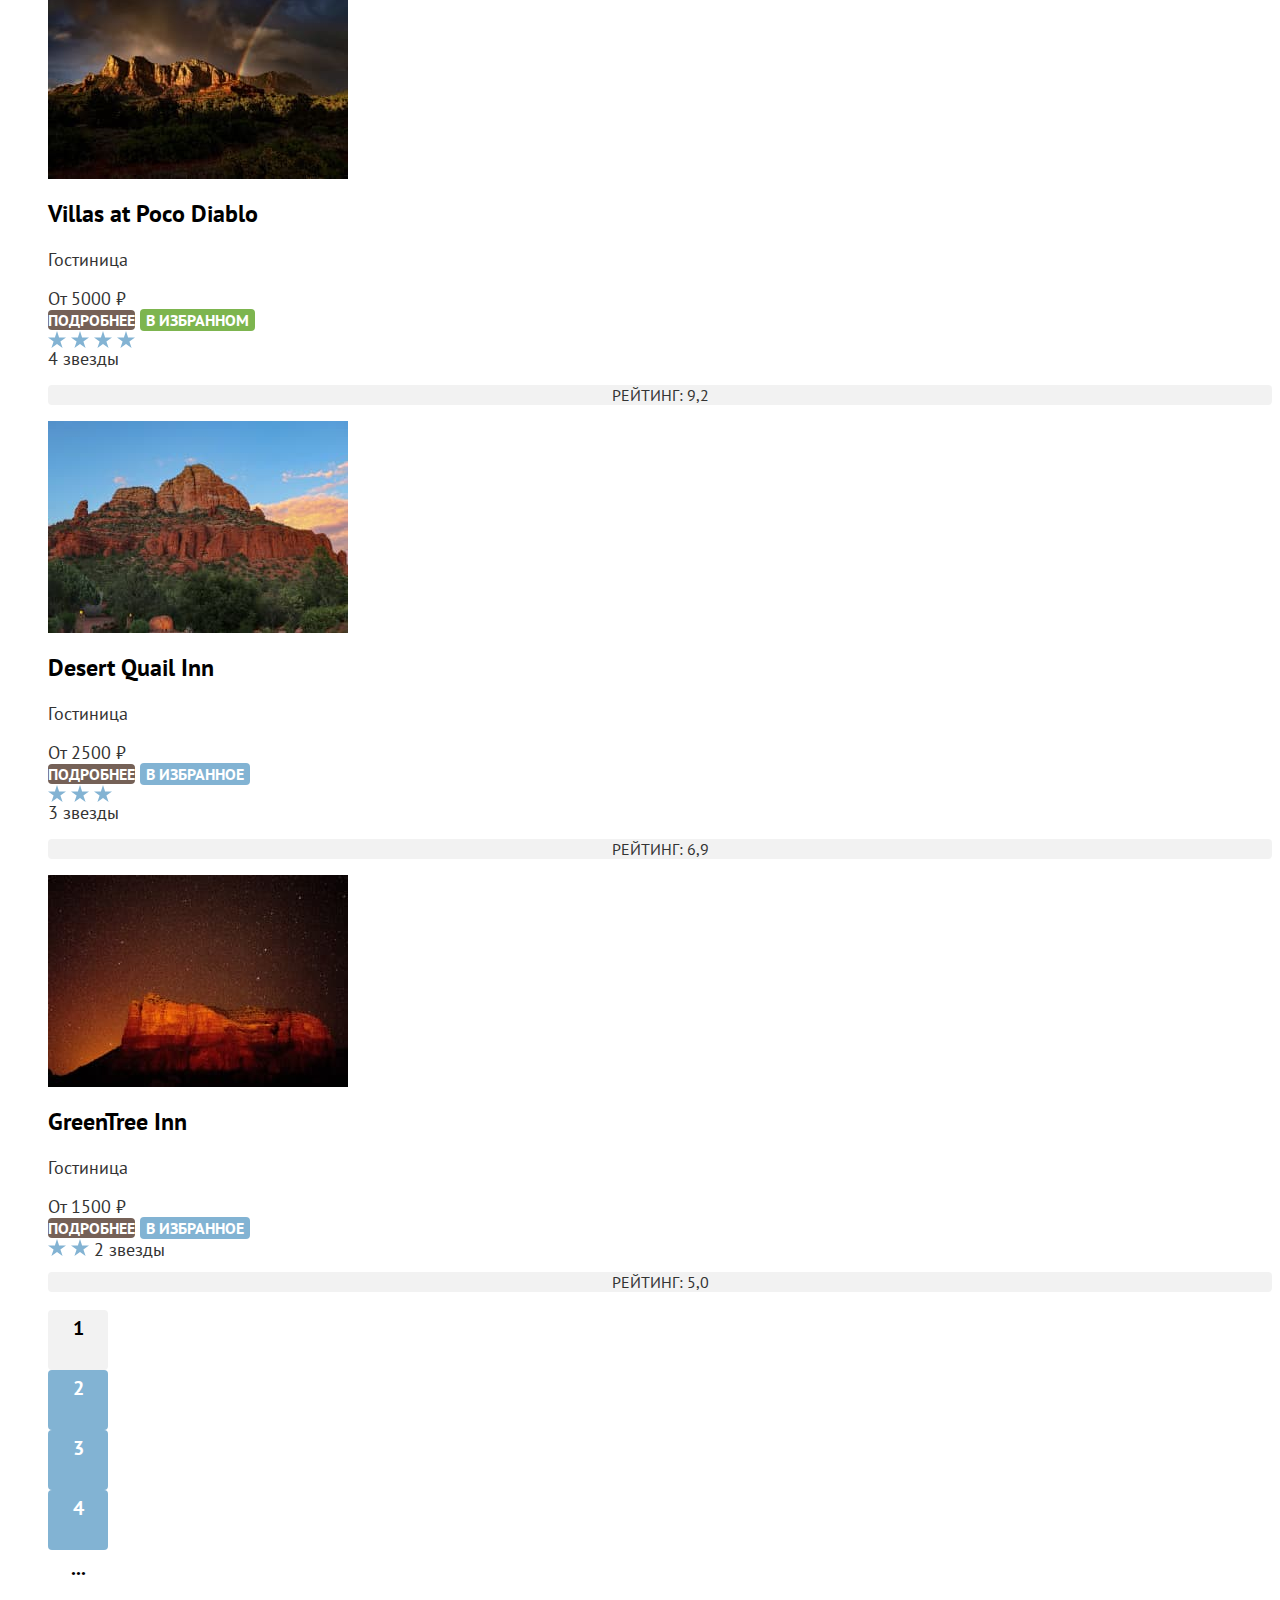
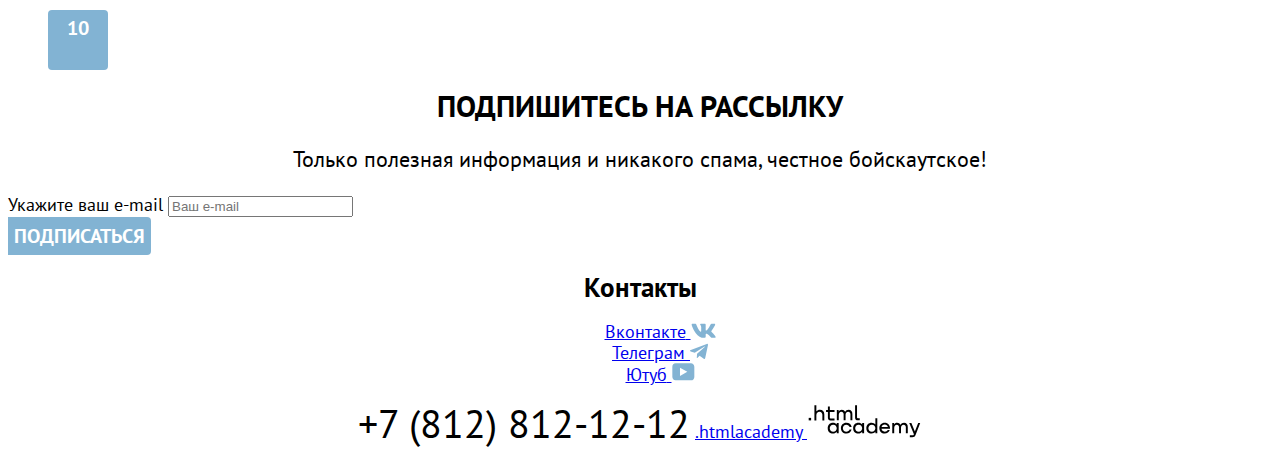
==== commit 26cfa285: "Добавляет базовую стилизацию" ====
--- a/catalog.html
+++ b/catalog.html
@@ -17,7 +17,7 @@
         <ul class="navigation-list">
 
           <li class="navigation-item">
-            <a class="navigation-link navigation-link" href="index.html">Главная</a>
+            <a class="navigation-link" href="index.html">Главная</a>
           </li>
 
           <li class="navigation-item">
@@ -25,7 +25,7 @@
           </li>
 
           <li class="navigation-item">
-            <a class="navigation-link-current" href="catalog.html">Гостиницы</a>
+            <a class="navigation-link navigation-link-current" href="catalog.html">Гостиницы</a>
           </li>
 
         </ul>
@@ -41,12 +41,12 @@
           </li>
 
           <li class="navigation-item">
-            <a class="navigation-link-favourites" href="#">
+            <a class="navigation-link-counter" href="#">
               <svg width="18" height="17" viewBox="0 0 18 17" fill="none" xmlns="http://www.w3.org/2000/svg">
                 <path d="M8.9 17C8.6 17 8.3 16.9 8.1 16.6C2.7 10.5 1.4 9.1 1.1 8.7C0.4 7.8 0 6.6 0 5.4C0 2.4 2.4 0 5.5 0C6.8 0 8 0.5 9 1.3C10 0.5 11.3 0 12.5 0C15.5 0 18 2.4 18 5.4C18 6.7 17.5 7.9 16.7 8.8L9.7 16.7C9.5 16.9 9.3 17 8.9 17ZM2.9 7.5C3.2 7.9 6.4 11.5 9 14.4L15.2 7.4C15.7 6.9 15.9 6.2 15.9 5.4C15.9 3.6 14.4 2.1 12.6 2.1C11.6 2.1 10.6 2.6 9.9 3.4C9.6 3.7 9.3 3.8 9 3.8C8.7 3.8 8.4 3.6 8.2 3.4C7.5 2.6 6.5 2.1 5.5 2.1C3.7 2.1 2.2 3.6 2.2 5.4C2.1 6.3 2.5 7 2.9 7.5C2.8 7.5 2.8 7.5 2.9 7.5Z" fill="black" />
               </svg>
               <span class="visually-hidden">Избранное</span>
-              <span class="favourites">12</span>
+              <span class="counter">12</span>
             </a>
           </li>
 
@@ -66,7 +66,6 @@
             <li class="breadcrubs-item">
               <a class="breadcrubs-link" href="index.html">
                 <span class="visually-hidden">Главная</span>
-                <!--фоновое изображение-->
                 <svg width="13" height="13" viewBox="0 0 13 13" fill="none" xmlns="http://www.w3.org/2000/svg">
                   <path d="M6.5 0.5L0.5 6.30006V12.5001H12.5V6.30006L6.5 0.5ZM11.5 11.5001H1.5V6.70005L6.5 1.9L11.5 6.70005V11.5001Z" fill="white" />
                   <path d="M4.5 10.5001H5.5V8.00005H7.5V10.5001H8.5V7.00005H4.5V10.5001Z" fill="white" />
@@ -77,7 +76,7 @@
             <!--векторная стрелка-->
 
             <li class="breadcrubs-item">
-              <a classs="breadcrubs-link" href="catalog.html">Гостиницы</a>
+              <a class="breadcrubs-link" href="catalog.html">Гостиницы</a>
             </li>
           </ul>
         </header>
@@ -146,8 +145,8 @@
               </fieldset>
 
               <div class="buttons-filter">
-                <button class="filter" type="submit">Применить</button>
-                <button class="filter" type="reset">Сбросить</button>
+                <button class="filter button" type="submit">Применить</button>
+                <button class="filter-reset button" type="reset">Сбросить</button>
               </div>
 
             </div>
@@ -208,7 +207,7 @@
         <ul class="hotels-list">
           <li class="hotel-card">
             <a class="hotel-card-link" href="#">
-              <img class="hotel-card-picture" src="images/hotel-cards/hotel-1.jpg" width="300" height="212" alt="Звездное небо">
+              <img class="hotel-card-picture" src="images/hotel-cards/hotel-1.jpg" width="300" height="212" alt="Звездное небо в пещере">
             </a>
             <h3 class="hotel-card-title">
               <a class="hotel-card-name" href="#">Amara Resort & Spa</a>
@@ -223,8 +222,21 @@
               <button class="hotel-card-button favourites" type="button">в избранное</button>
             </div>
             <div class="hotel-card-row">
-              <!--векторная графика-->
-              <span class="hotel-card-stars four-stars visually-hidden">4 звезды</span>
+              <div class="hotel-card-stars">
+                <svg width="18" height="17" viewBox="0 0 18 17" fill="none" xmlns="http://www.w3.org/2000/svg">
+                  <path d="M9 0L11.1 6.5H18L12.4 10.5L14.6 17L9 13L3.4 17L5.6 10.5L0 6.5H6.9L9 0Z" fill="#83B3D3" />
+                </svg>
+                <svg width="18" height="17" viewBox="0 0 18 17" fill="none" xmlns="http://www.w3.org/2000/svg">
+                  <path d="M9 0L11.1 6.5H18L12.4 10.5L14.6 17L9 13L3.4 17L5.6 10.5L0 6.5H6.9L9 0Z" fill="#83B3D3" />
+                </svg>
+                <svg width="18" height="17" viewBox="0 0 18 17" fill="none" xmlns="http://www.w3.org/2000/svg">
+                  <path d="M9 0L11.1 6.5H18L12.4 10.5L14.6 17L9 13L3.4 17L5.6 10.5L0 6.5H6.9L9 0Z" fill="#83B3D3" />
+                </svg>
+                <svg width="18" height="17" viewBox="0 0 18 17" fill="none" xmlns="http://www.w3.org/2000/svg">
+                  <path d="M9 0L11.1 6.5H18L12.4 10.5L14.6 17L9 13L3.4 17L5.6 10.5L0 6.5H6.9L9 0Z" fill="#83B3D3" />
+                </svg>
+              </div>
+              <span class="visually-hidden">4 звезды</span>
               <p class="hotel-card-raiting">Рейтинг: 8,5</p>
             </div>
           </li>
@@ -243,11 +255,24 @@
             </div>
             <div class="hotel-card-row">
               <a class="hotel-card-button" href="#">подробнее</a>
-              <button class="hotel-card-button active-favourites" type="button">в избранном</button>
-            </div>
-            <div class="hotel-card-row">
-              <!--векторная графика-->
-              <span class="hotel-card-stars four-stars visually-hidden">4 звезды</span>
+              <button class="hotel-card-button in-favourites" type="button">в избранном</button>
+            </div>
+            <div class="hotel-card-row">
+              <div class="hotel-card-stars">
+                <svg width="18" height="17" viewBox="0 0 18 17" fill="none" xmlns="http://www.w3.org/2000/svg">
+                  <path d="M9 0L11.1 6.5H18L12.4 10.5L14.6 17L9 13L3.4 17L5.6 10.5L0 6.5H6.9L9 0Z" fill="#83B3D3" />
+                </svg>
+                <svg width="18" height="17" viewBox="0 0 18 17" fill="none" xmlns="http://www.w3.org/2000/svg">
+                  <path d="M9 0L11.1 6.5H18L12.4 10.5L14.6 17L9 13L3.4 17L5.6 10.5L0 6.5H6.9L9 0Z" fill="#83B3D3" />
+                </svg>
+                <svg width="18" height="17" viewBox="0 0 18 17" fill="none" xmlns="http://www.w3.org/2000/svg">
+                  <path d="M9 0L11.1 6.5H18L12.4 10.5L14.6 17L9 13L3.4 17L5.6 10.5L0 6.5H6.9L9 0Z" fill="#83B3D3" />
+                </svg>
+                <svg width="18" height="17" viewBox="0 0 18 17" fill="none" xmlns="http://www.w3.org/2000/svg">
+                  <path d="M9 0L11.1 6.5H18L12.4 10.5L14.6 17L9 13L3.4 17L5.6 10.5L0 6.5H6.9L9 0Z" fill="#83B3D3" />
+                </svg>
+              </div>
+              <span class="visually-hidden">4 звезды</span>
               <p class="hotel-card-raiting">Рейтинг: 9,2</p>
             </div>
           </li>
@@ -269,8 +294,18 @@
               <button class="hotel-card-button favourites" type="button">в избранное</button>
             </div>
             <div class="hotel-card-row">
-              <!--векторная графика-->
-              <span class="hotel-card-stars three-stars visually-hidden">3 звезды</span>
+              <div class="hotel-card-stars">
+                <svg width="18" height="17" viewBox="0 0 18 17" fill="none" xmlns="http://www.w3.org/2000/svg">
+                  <path d="M9 0L11.1 6.5H18L12.4 10.5L14.6 17L9 13L3.4 17L5.6 10.5L0 6.5H6.9L9 0Z" fill="#83B3D3" />
+                </svg>
+                <svg width="18" height="17" viewBox="0 0 18 17" fill="none" xmlns="http://www.w3.org/2000/svg">
+                  <path d="M9 0L11.1 6.5H18L12.4 10.5L14.6 17L9 13L3.4 17L5.6 10.5L0 6.5H6.9L9 0Z" fill="#83B3D3" />
+                </svg>
+                <svg width="18" height="17" viewBox="0 0 18 17" fill="none" xmlns="http://www.w3.org/2000/svg">
+                  <path d="M9 0L11.1 6.5H18L12.4 10.5L14.6 17L9 13L3.4 17L5.6 10.5L0 6.5H6.9L9 0Z" fill="#83B3D3" />
+                </svg>
+              </div>
+              <span class="visually-hidden">3 звезды</span>
               <p class="hotel-card-raiting">Рейтинг: 6,9</p>
             </div>
           </li>
@@ -291,9 +326,17 @@
               <a class="hotel-card-button" href="#">подробнее</a>
               <button class="hotel-card-button favourites" type="button">в избранное</button>
             </div>
-            <div class="hotel-card-row">
-              <!--векторная графика-->
-              <span class="hotel-card-stars two-stars visually-hidden">2 звезды</span>
+
+            <div class="hotel-card-row">
+              <div class="hotel-card-stars">
+                <svg width="18" height="17" viewBox="0 0 18 17" fill="none" xmlns="http://www.w3.org/2000/svg">
+                  <path d="M9 0L11.1 6.5H18L12.4 10.5L14.6 17L9 13L3.4 17L5.6 10.5L0 6.5H6.9L9 0Z" fill="#83B3D3" />
+                </svg>
+                <svg width="18" height="17" viewBox="0 0 18 17" fill="none" xmlns="http://www.w3.org/2000/svg">
+                  <path d="M9 0L11.1 6.5H18L12.4 10.5L14.6 17L9 13L3.4 17L5.6 10.5L0 6.5H6.9L9 0Z" fill="#83B3D3" />
+                </svg>
+                <span class="visually-hidden">2 звезды</span>
+              </div>
               <p class="hotel-card-raiting">Рейтинг: 5,0</p>
             </div>
           </li>
@@ -322,8 +365,8 @@
       </section>
 
       <section class="subscription">
-        <h2 class="subscription-title">Подпишитесь на рассылку</h2>
-        <p class="subscription-description">Только полезная информация и никакого спама, честное бойскаутское!</p>
+        <h2 class="subscription-title hotel-title">Подпишитесь на рассылку</h2>
+        <p class=" subscription-description hotel-description">Только полезная информация и никакого спама, честное бойскаутское!</p>
         <form class="subscription-form" action="https://echo.htmlacademy.ru/" method="post">
           <label class="visually-hidden" for="subscription-email">Укажите ваш e-mail</label>
           <input type="email" name="mail" placeholder="Ваш e-mail" id="subscription-email" required>
--- a/styles/styles.css
+++ b/styles/styles.css
@@ -18,6 +18,526 @@
 
 body {
   font-family: "PT Sans", sans-serif;
+  font-weight: 400;
   font-size: 18px;
   line-height: 21px;
-}
+  color:#000000;
+  background-color: #ffffff;
+}
+
+/*
+.visually-hidden {
+  position: absolute;
+  width: 1px;
+  height: 1px;
+  margin: -1px;
+  border: 0;
+  padding: 0;
+  white-space: nowrap;
+  clip-path: inset(100%);
+  clip: rect(0 0 0 0);
+  overflow: hidden;
+}
+*/
+
+/* Button */
+
+.button {
+  font-family: "PT Sans", sans-serif;
+  font-weight: 700;
+  font-style: normal;
+  font-size: 20px;
+  line-height: 36px;
+  text-align: center;
+  text-transform: uppercase;
+  color: #ffffff;
+  background-color: #82B3D3;
+  border-radius: 4px;
+  display: block;
+  margin: 0;
+  border: none;
+}
+
+/* Header */
+.page-header {
+  color:#000000;
+  background-color:#ffffff;
+}
+
+.logotype {
+  display: block;
+}
+
+.navigation-list {
+  list-style: none;
+}
+
+.navigation-link {
+  font-family: "PT Sans" sans-serif;
+  font-weight: 700;
+  font-size: 20px;
+  line-height: 24px;
+  color: #000000;
+  text-align: center;
+  text-decoration: none;
+  text-transform: capitalize;
+}
+
+.navigation-user {
+  list-style: none;
+}
+
+.navigation-link-search {
+  display: block;
+  font-size: 20px;
+  line-height: 24px;
+  color: #000000;
+  background-color:#ffffff;
+  background-repeat: no-repeat;
+  text-decoration: none;
+}
+
+.navigation-link-counter {
+  display: block;
+  font-size: 20px;
+  line-height: 24px;
+  color: #000000;
+  background-color:#ffffff;
+  background-repeat: no-repeat;
+  text-decoration: none;
+}
+
+.counter {
+  font-family: inherit;
+  font-size: 10px;
+  font-weight: 400;
+  line-height: 10px;
+  text-align: center;
+  color:#ffffff;
+  background-color: #7DB54F;
+  border-radius: 50%;
+  width: 20px;
+  height: 20px;
+  top: 10px;
+  left: 21px;
+  overflow: hidden;
+}
+
+/* button */
+
+.navigation-link-button {
+  font-family: inherit;
+  font-weight: 700;
+  font-size: 16px;
+  line-height: 20px;
+  text-align: center;
+  color:#ffffff;
+  background-color: #756157;
+  background-repeat: no-repeat;
+  text-transform: uppercase;
+  text-decoration: none;
+}
+
+/* Hero */
+
+.hero {
+  background-color: aliceblue;
+  background-image: url("../images/hero.jpg");
+  background-size: 1200px, cover;
+  background-repeat: no-repeat;
+  display: block;
+}
+
+.hero-background {
+  margin: 0 auto;
+  padding-top: 51px;
+  padding-bottom: 82px;
+  text-align: center;
+}
+
+/* Advantages */
+
+.advantages-title {
+  font-weight: 700;
+  font-size: 30px;
+  line-height: 36px;
+  text-align: center;
+  text-transform: uppercase;
+  margin: 0 auto;
+  padding: 25px;
+}
+
+.advantages-description {
+  font-size: 22px;
+  line-height: 26px;
+  text-align: center;
+}
+
+.advantages-list {
+  list-style: none;
+}
+
+.advantages-item {
+  color: #ffffff;
+  background-color: #82B3D3;
+}
+
+.advantages-item-title {
+  font-family: inherit;
+  font-style: normal;
+  font-weight: 700;
+  font-size: 24px;
+  line-height: 28px;
+  text-align: center;
+  text-transform: uppercase;
+  margin: 0;
+}
+
+.advantages-item-description {
+  text-align: center;
+  margin: 0;
+}
+
+.advantages-item-picture {
+  margin: 0;
+  height: 100%;
+  width: 800px;
+}
+
+.advantages-item-picture img {
+  display: block;
+  width: 100%;
+  height: auto;
+}
+
+.advantages-item-light {
+  background-color: #83B3D31F;
+  color:#000000;
+}
+
+.advantages-item-medium-blue {
+  background-color: #83B3D333;
+  color:#000000;
+}
+
+/* Services */
+
+.services-title {
+  font-family: inherit;
+  font-weight: 700;
+  font-style: normal;
+  font-size: 30px;
+  line-height: 36px;
+  text-align: center;
+  text-transform: uppercase;
+  margin: 0 auto;
+}
+
+.services-definition {
+  font-size: 22px;
+  line-height: 26px;
+  text-align: center;
+}
+
+.services-list {
+  list-style: none;
+}
+
+.services-item {
+  color:#000000;
+  background-color: #83B3D31F;
+}
+
+.services-item-title {
+  font-weight: 700;
+  font-size: 24px;
+  line-height: 28px;
+  text-align: center;
+  text-transform: uppercase;
+  margin: 0;
+}
+
+.services-description {
+  text-align: center;
+  margin: 0;
+}
+
+.services-item.house {
+  background-image: url("../images/house.svg");
+  background-repeat: no-repeat;
+  background-position: center;
+}
+
+.services-item.food {
+  background-image: url("../images/food.svg");
+  background-repeat: no-repeat;
+  background-position: center;
+}
+
+.services-item.light {
+  background-color: #ffffff;
+}
+
+.services-item.present {
+  background-image: url("../images/present.svg");
+  background-repeat: no-repeat;
+  background-position: center;
+}
+
+/* Search-hotels */
+
+.search-hotels-title {
+  font-family: inherit;
+  font-weight: 700px;
+  font-size: 30px;
+  line-height: 36px;
+  text-align: center;
+  text-transform: uppercase;
+  margin: 0 auto;
+}
+
+.search-hotels-description {
+  font-size: 22px;
+  line-height: 26px;
+  text-align: center;
+}
+
+/* button */
+
+.search-hotels-button {
+  font-family: inherit;
+  font-weight: 700;
+  font-size: 20px;
+  line-height: 36px;
+  text-align: center;
+  color:#ffffff;
+  background-color: #756157;
+  background-repeat: no-repeat;
+  text-transform: uppercase;
+  text-decoration: none;
+}
+
+/* Subscription (index + catalog) */
+
+.subscription-photo {
+  background-image: url("../images/subscription-photo.jpg");
+  background-repeat: no-repeat;
+  background-size: cover;
+  background-color: #000000;
+}
+
+.subscription-title{
+  font-family: inherit;
+  font-weight: 700;
+  font-size: 30px;
+  line-height: 36px;
+  color: #ffffff;
+  text-transform: uppercase;
+  text-align: center;
+  margin: 0 auto;
+}
+
+.subscription-description {
+  font-size: 22px;
+  line-height: 26px;
+  text-align: center;
+  color:#ffffff;
+}
+
+.subscription-title.hotel-title{
+  color: #000000;
+}
+
+.subscription-description.hotel-description {
+  color: #000000;
+}
+
+.subscription-button {
+  border-radius: 0 4px 4px 0;
+  /* размеры */
+}
+
+/* Footer */
+
+.page-footer {
+  color:#000000;
+  background-color:#ffffff;
+  text-align: center;
+}
+
+.social-list {
+  list-style: none;
+}
+
+.contacts-phone {
+  font-family: inherit;
+  font-size: 40px;
+  line-height: 40px;
+  text-align: center;
+  text-transform:uppercase;
+  white-space: nowrap;
+  text-decoration: none;
+  color:#000000;
+  background-color:#ffffff;
+}
+
+/* Catalog */
+
+.page-container.inner {
+  background-color:#000000;
+  background-image: url("../images/catalog-filter.jpg");
+  background-repeat: no-repeat;
+  background-size: cover;
+  color:#ffffff;
+}
+
+.inner-header-title {
+  font-family: inherit;
+  font-weight: 700;
+  font-size: 60px;
+  line-height: 78px;
+  text-align: left;
+}
+
+.breadcrubs-list {
+  list-style: none;
+}
+
+.breadcrubs-link {
+  text-decoration: none;
+  color: #ffffff;
+  font-size: 16px;
+  line-height: 21px;
+}
+
+/* button */
+.filter-reset {
+  background-color: transparent;
+}
+
+.results-title {
+  font-family: inherit;
+  font-weight: 700;
+  font-size: 30px;
+  line-height: 36px;
+  text-align: left;
+  text-transform: uppercase;
+}
+
+.option-button {
+  text-decoration: none;
+  color: #000000;
+}
+
+/* hotel-card */
+
+.hotels-list {
+  list-style: none;
+}
+
+.hotel-card {
+  /* размеры */
+}
+
+.hotel-card-name{
+  font-weight: 700;
+  font-size: 24px;
+  line-height: 28px;
+  color: #000000;
+  text-decoration: none;
+}
+
+.hotel-card-picture {
+  display: block;
+}
+
+.hotel-card-row {
+  color: #333333;
+}
+
+.hotel-card-price {
+  font-weight: normal;
+}
+
+/* button */
+
+.hotel-card-button {
+  font-family: inherit;
+  font-weight: 700;
+  font-size: 16px;
+  line-height: 20px;
+  text-align: center;
+  text-transform: uppercase;
+  color:#ffffff;
+  background-color:#756157;
+  text-decoration: none;
+  border-radius: 4px;
+  border: none;
+}
+
+.hotel-card-button.favourites {
+  background-color: #82B3D3;
+}
+
+.hotel-card-button.in-favourites {
+  background-color: #7DB54F;
+}
+
+.hotel-card-stars {
+  min-width: 18px;
+  height: 17px;
+}
+
+.hotel-card-raiting {
+  font-family: inherit;
+  font-weight: 400;
+  font-size: 16px;
+  line-height: 20px;
+  text-align: center;
+  text-transform: uppercase;
+  color: #333333;
+  background-color: #F2F2F2;
+  border-radius: 4px;
+}
+
+/* pagination */
+
+.pagination-list {
+  list-style: none;
+}
+
+.pagination-item {
+  height: 60px;
+  width: 60px;
+  color: #ffffff;
+  background-color: #82B3D3;
+  border-radius: 4px;
+  text-align: center;
+}
+
+.pagination-link {
+  font-family: inherit;
+  font-weight: 700;
+  font-size: 20px;
+  line-height: 36px;
+  text-align: center;
+  text-transform: uppercase;
+  text-decoration: none;
+  color: #ffffff;
+}
+
+.pagination-item.pagination-current {
+  background-color: #F2F2F2;
+}
+
+.pagination-item.pagination-current .pagination-link {
+  color: #000000;
+}
+
+.pagination-item.pagination-all {
+  background-color: transparent;
+}
+
+.pagination-item.pagination-all .pagination-link {
+  color: #000000;
+}
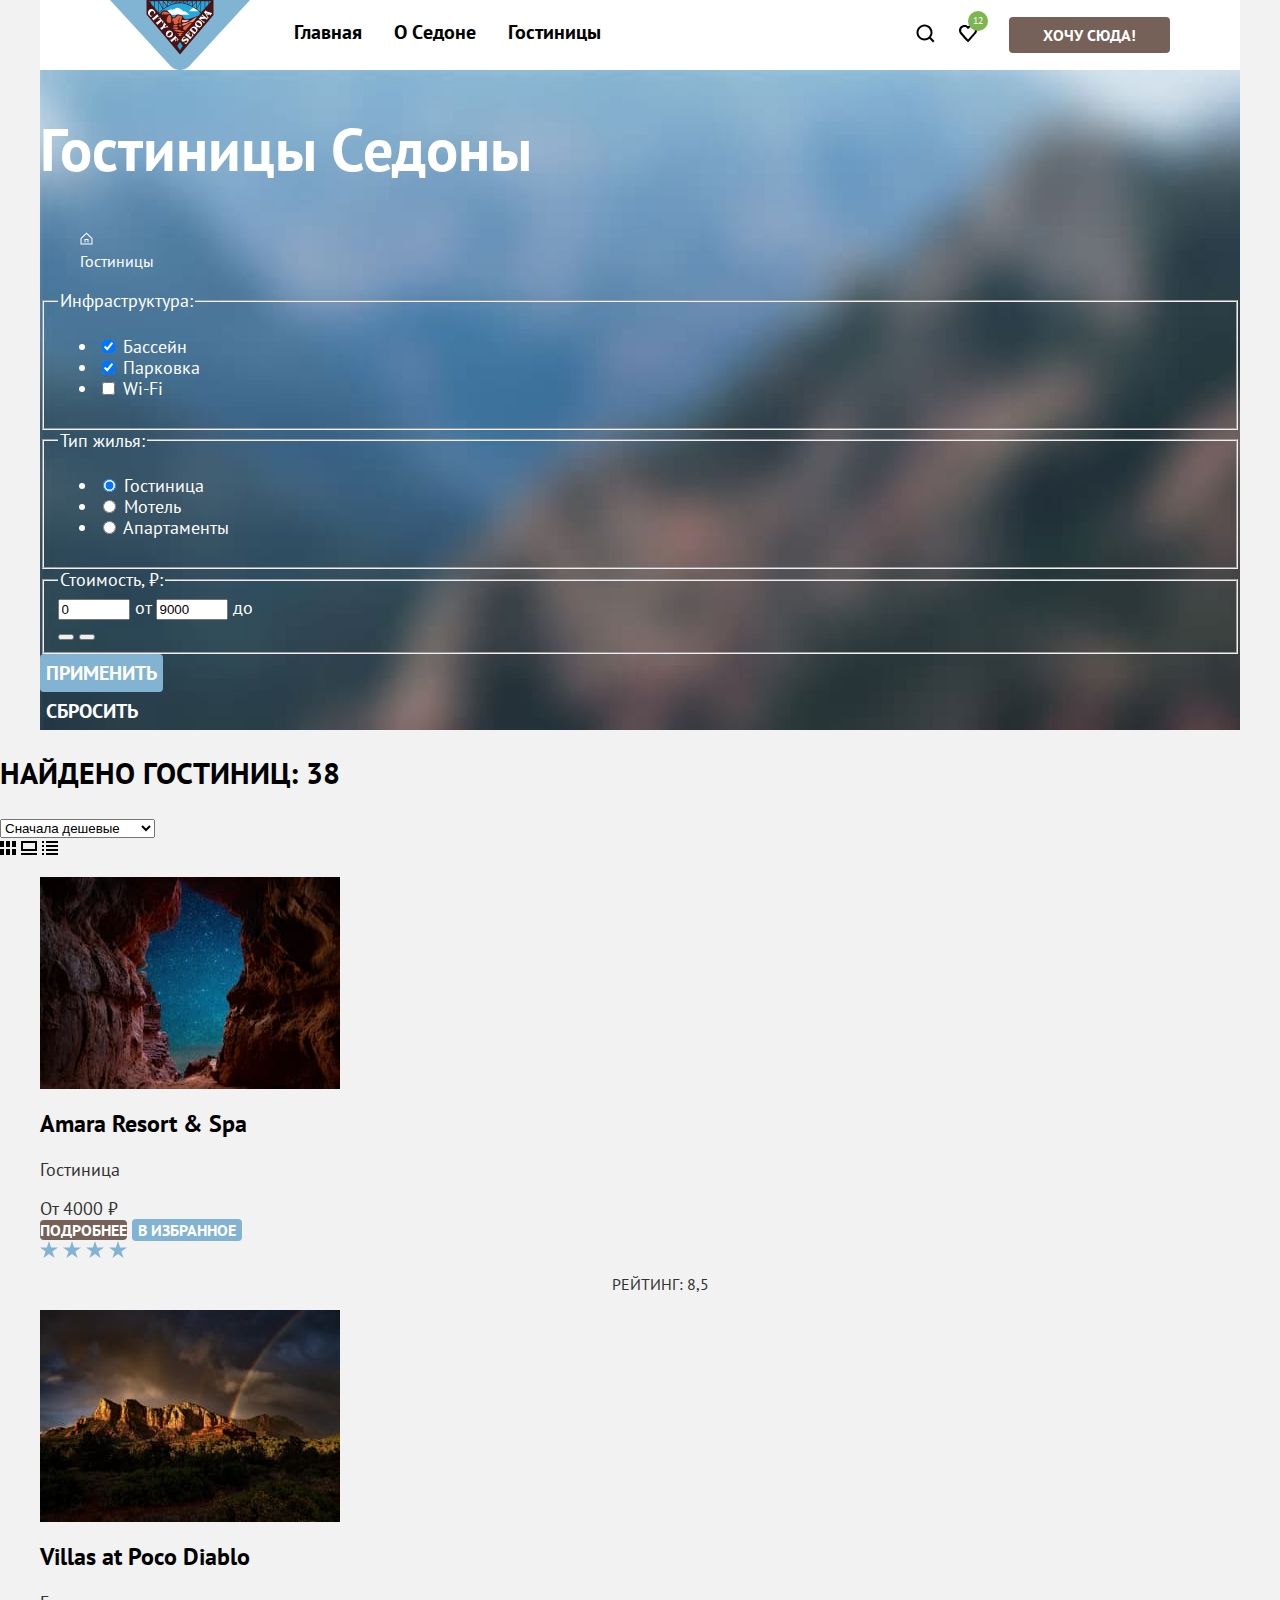
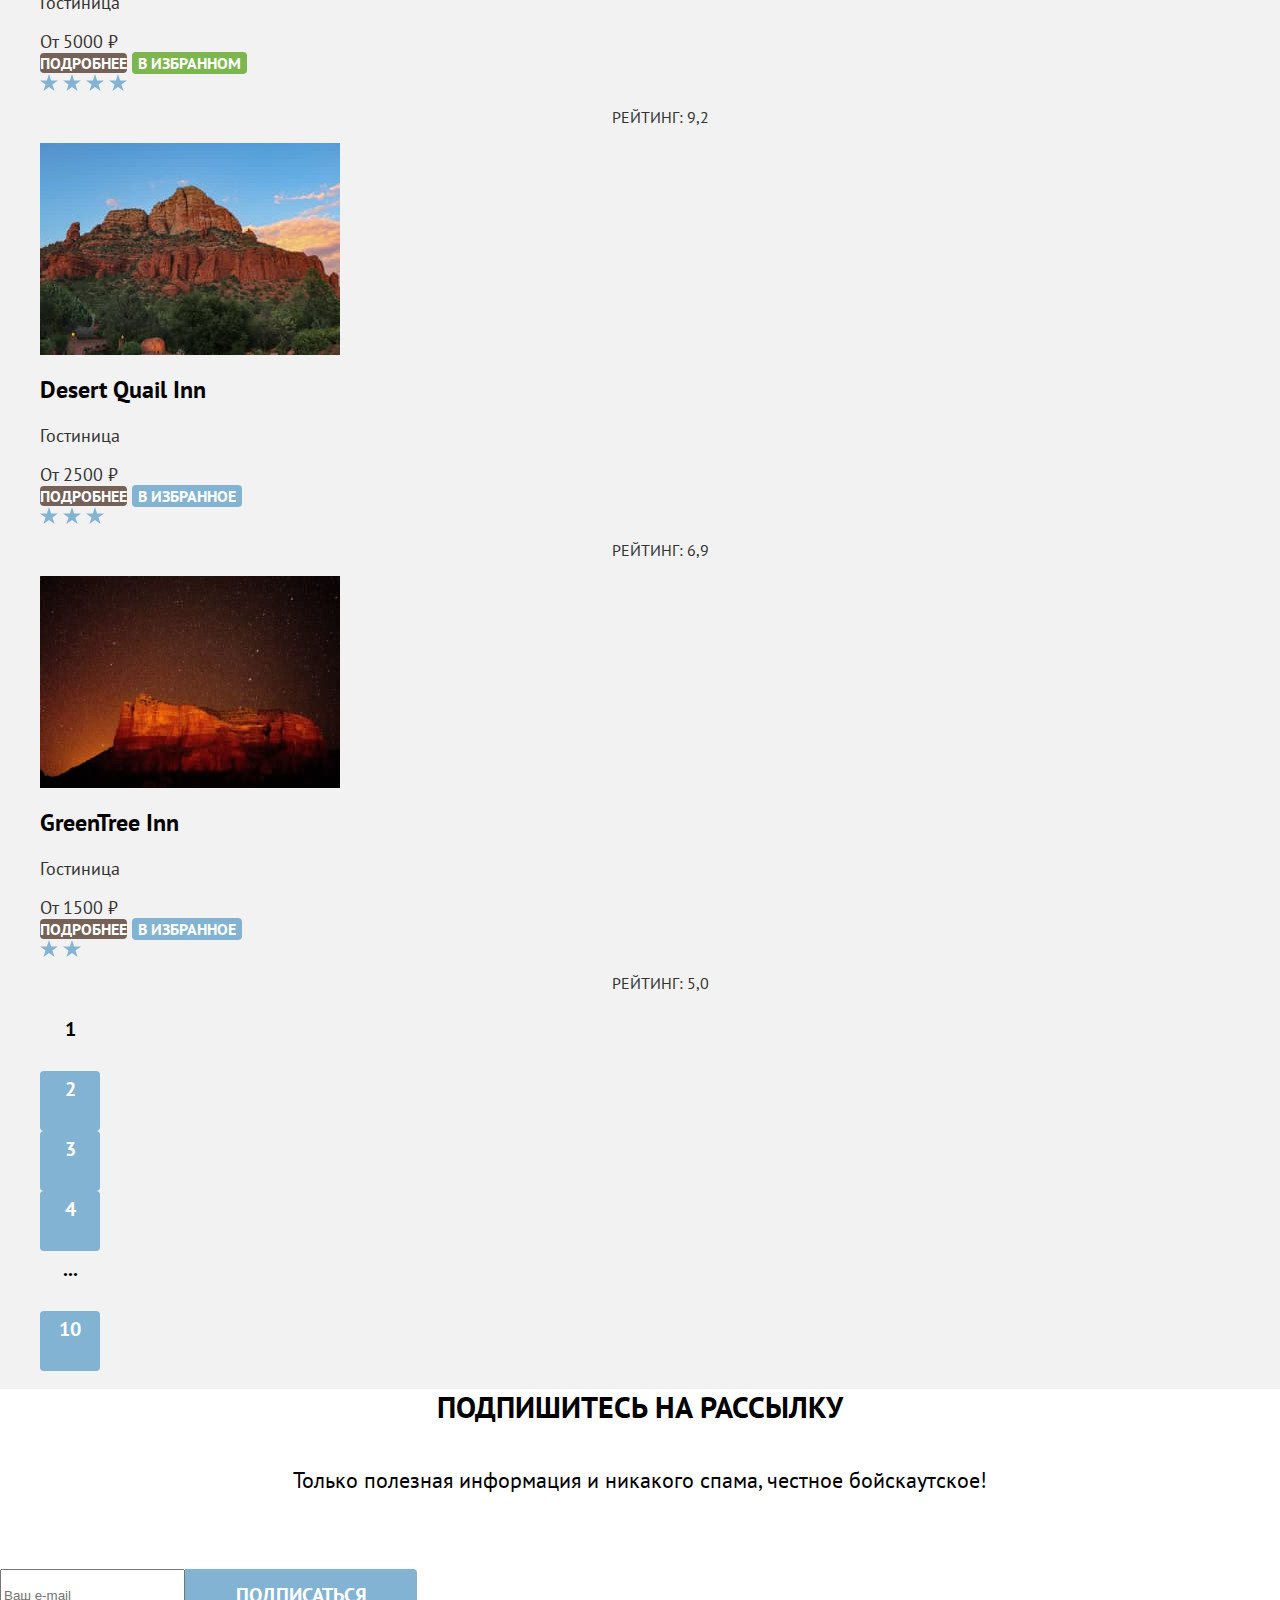
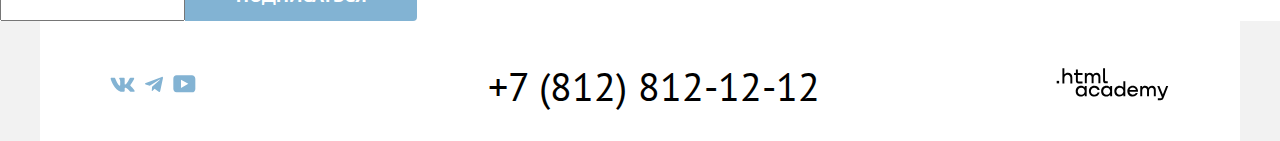
==== commit 27bc92c1: "Добавляет стили и сетку главной страницы на флексах" ====
--- a/catalog.html
+++ b/catalog.html
@@ -51,13 +51,17 @@
           </li>
 
           <li class="navigation-item">
-            <a class="navigation-link-button" href="#">Хочу сюда!</a>
+            <div class="navigation-item-button">
+              <a class="navigation-link-button" href="#">Хочу сюда!</a>
+            </div>
+
           </li>
 
         </ul>
       </nav>
     </header>
-    <main class="main-inner">
+
+    <main class="main-container main-inner">
 
       <div class="page-container inner">
         <header class="inner-header">
--- a/styles/styles.css
+++ b/styles/styles.css
@@ -16,16 +16,23 @@
   font-display: swap;
 }
 
+html {
+  height: 100%;
+}
+
 body {
+  display: flex;
+  flex-direction: column;
+  min-height: 100%;
+  margin: 0;
   font-family: "PT Sans", sans-serif;
   font-weight: 400;
   font-size: 18px;
   line-height: 21px;
   color:#000000;
-  background-color: #ffffff;
-}
-
-/*
+  background-color: #F2F2F2;
+}
+
 .visually-hidden {
   position: absolute;
   width: 1px;
@@ -38,7 +45,7 @@
   clip: rect(0 0 0 0);
   overflow: hidden;
 }
-*/
+
 
 /* Button */
 
@@ -58,22 +65,117 @@
   border: none;
 }
 
+.navigation-item-button {
+  box-sizing: border-box;
+  min-width: 160px;
+  min-height: 36px;
+  margin: 14px 0 14px 20px;
+}
+
+.navigation-link-button {
+  display: block;
+  font-family: inherit;
+  font-weight: 700;
+  font-size: 16px;
+  line-height: 20px;
+  text-align: center;
+  color:#ffffff;
+  background-color: #756157;
+  background-repeat: no-repeat;
+  text-transform: uppercase;
+  text-decoration: none;
+  padding: 8px 34px;
+  border-radius: 4px;
+}
+
+.search-button-container {
+  box-sizing: border-box;
+  min-width: 376px;
+  min-height: 52px;
+  margin: 54px 412px 96px 412px;
+}
+
+.search-hotels-button {
+  display: block;
+  font-family: inherit;
+  font-weight: 700;
+  font-size: 20px;
+  line-height: 36px;
+  text-align: center;
+  color:#ffffff;
+  background-color: #756157;
+  background-repeat: no-repeat;
+  text-transform: uppercase;
+  text-decoration: none;
+  margin: 0 auto;
+  padding: 8px 50px;
+  border-radius: 4px;
+}
+
+.subscription-button {
+  border-radius: 0 4px 4px 0;
+  width: 232px;
+  min-height: 52px;
+}
+
+
 /* Header */
+
+.container {
+  display: flex;
+  flex-direction: column;
+  width: 1200px;
+  margin: 0 auto;
+}
+
+
 .page-header {
+  display: flex;
+  width: 1060px;
+  min-height: 64px;
+  padding: 0 70px;
+  margin: 0 auto;
   color:#000000;
   background-color:#ffffff;
 }
 
+.logo {
+  top: 0;
+  left: 70px;
+  width: 140px;
+  height: 70px;
+}
+
+
 .logotype {
   display: block;
 }
 
+.navigation {
+  display: flex;
+  flex-grow: 1;
+  margin: 0;
+  padding: 0;
+}
+
 .navigation-list {
+  display: flex;
+  flex-direction: row;
+  flex-wrap: wrap;
+  max-width: 500px;
+  padding: 0;
+  margin: 0 auto 0 28px;
   list-style: none;
 }
 
+.navigation-item {
+  box-sizing: border-box;
+}
+
 .navigation-link {
-  font-family: "PT Sans" sans-serif;
+  display: block;
+  padding: 20px 16px;
+  font-family: "PT Sans", sans-serif;
   font-weight: 700;
   font-size: 20px;
   line-height: 24px;
@@ -83,8 +185,14 @@
   text-transform: capitalize;
 }
 
+
 .navigation-user {
+  display: flex;
+  justify-content: flex-end;
+  align-items: center;
   list-style: none;
+  margin: 0;
+  padding: 0;
 }
 
 .navigation-link-search {
@@ -95,24 +203,30 @@
   background-color:#ffffff;
   background-repeat: no-repeat;
   text-decoration: none;
+  padding: 22px 12px;
 }
 
 .navigation-link-counter {
   display: block;
+  position: relative;
   font-size: 20px;
   line-height: 24px;
   color: #000000;
   background-color:#ffffff;
   background-repeat: no-repeat;
   text-decoration: none;
+  padding: 22px 12px;
 }
 
 .counter {
+  display: flex;
+  align-items: center;
+  justify-content: center;
+  position: absolute;
   font-family: inherit;
   font-size: 10px;
   font-weight: 400;
   line-height: 10px;
-  text-align: center;
   color:#ffffff;
   background-color: #7DB54F;
   border-radius: 50%;
@@ -123,19 +237,19 @@
   overflow: hidden;
 }
 
-/* button */
-
-.navigation-link-button {
-  font-family: inherit;
-  font-weight: 700;
-  font-size: 16px;
-  line-height: 20px;
-  text-align: center;
-  color:#ffffff;
-  background-color: #756157;
-  background-repeat: no-repeat;
-  text-transform: uppercase;
-  text-decoration: none;
+
+/* Main */
+
+.main-container {
+  flex-grow: 1;
+}
+
+.page-container {
+  display: flex;
+  flex-direction: column;
+  width: 1200px;
+  margin: 0 auto;
+  background-color: #ffffff;
 }
 
 /* Hero */
@@ -145,7 +259,10 @@
   background-image: url("../images/hero.jpg");
   background-size: 1200px, cover;
   background-repeat: no-repeat;
-  display: block;
+}
+
+.hero img {
+  vertical-align: middle;
 }
 
 .hero-background {
@@ -157,6 +274,10 @@
 
 /* Advantages */
 
+.advantages {
+  padding: 69px 0 64px 0;
+}
+
 .advantages-title {
   font-weight: 700;
   font-size: 30px;
@@ -164,24 +285,62 @@
   text-align: center;
   text-transform: uppercase;
   margin: 0 auto;
-  padding: 25px;
+  padding-bottom: 25px;
 }
 
 .advantages-description {
+  margin: 0;
+  padding-bottom: 90px;
   font-size: 22px;
   line-height: 26px;
   text-align: center;
 }
 
 .advantages-list {
+  display: flex;
+  flex-direction: row;
+  flex-wrap: wrap;
   list-style: none;
+  margin: 0;
+  padding: 0;
 }
 
 .advantages-item {
+  display: flex;
+  flex-direction: column;
+  justify-content: center;
+  align-items: center;
+  flex-wrap: wrap;
+  width: 400px;
+  min-height: 385px;
+  box-sizing: border-box;
   color: #ffffff;
   background-color: #82B3D3;
 }
 
+.advantages-item-container {
+  display: flex;
+  flex-direction: column;
+  align-items: center;
+  justify-content: center;
+  flex-wrap: wrap;
+  width: 400px;
+  height: 385px;
+  box-sizing: border-box;
+}
+
+.advantages-item-full {
+  display: flex;
+  flex-direction: row;
+  width: 100%;
+}
+
+.advantages-item-reverse {
+  display: flex;
+  flex-direction: row-reverse;
+  width: 100%;
+}
+
 .advantages-item-title {
   font-family: inherit;
   font-style: normal;
@@ -191,11 +350,13 @@
   text-align: center;
   text-transform: uppercase;
   margin: 0;
+  padding: 0 80px;
 }
 
 .advantages-item-description {
   text-align: center;
   margin: 0;
+  padding-top: 60px;
 }
 
 .advantages-item-picture {
@@ -231,19 +392,36 @@
   text-align: center;
   text-transform: uppercase;
   margin: 0 auto;
+  padding-bottom: 20px;
 }
 
 .services-definition {
   font-size: 22px;
   line-height: 26px;
   text-align: center;
+  margin: 0;
+  padding-bottom: 64px;
 }
 
 .services-list {
+  display: flex;
+  flex-direction: row;
+  justify-content: space-between;
+  width: 1200px;
+  flex-wrap: wrap;
+  align-items: center;
+  margin: 0;
+  padding: 0;
+  box-sizing: border-box;
   list-style: none;
 }
 
 .services-item {
+  width: 400px;
+  min-height: 385px;
+  margin: 0 auto;
+  box-sizing: border-box;
+  padding: 183px 85px 81px;
   color:#000000;
   background-color: #83B3D31F;
 }
@@ -255,6 +433,7 @@
   text-align: center;
   text-transform: uppercase;
   margin: 0;
+  padding-bottom: 30px;
 }
 
 .services-description {
@@ -265,13 +444,13 @@
 .services-item.house {
   background-image: url("../images/house.svg");
   background-repeat: no-repeat;
-  background-position: center;
+  background-position: top 81px center;
 }
 
 .services-item.food {
   background-image: url("../images/food.svg");
   background-repeat: no-repeat;
-  background-position: center;
+  background-position: top 81px center;
 }
 
 .services-item.light {
@@ -281,43 +460,47 @@
 .services-item.present {
   background-image: url("../images/present.svg");
   background-repeat: no-repeat;
-  background-position: center;
+  background-position: top 81px center;
 }
 
 /* Search-hotels */
 
 .search-hotels-title {
   font-family: inherit;
-  font-weight: 700px;
+  font-weight: 700;
   font-size: 30px;
   line-height: 36px;
   text-align: center;
   text-transform: uppercase;
   margin: 0 auto;
+  padding-top: 96px;
 }
 
 .search-hotels-description {
   font-size: 22px;
   line-height: 26px;
   text-align: center;
-}
-
-/* button */
-
-.search-hotels-button {
-  font-family: inherit;
-  font-weight: 700;
-  font-size: 20px;
-  line-height: 36px;
-  text-align: center;
-  color:#ffffff;
-  background-color: #756157;
-  background-repeat: no-repeat;
-  text-transform: uppercase;
-  text-decoration: none;
-}
+  margin: 0;
+  padding-top: 20px;
+}
+
 
 /* Subscription (index + catalog) */
+
+.subscription {
+  color: #000000;
+  background-color: #ffffff;
+}
+
+.wrapper-subscription {
+  display: flex;
+  flex-direction: column;
+  justify-content: center;
+  align-items: center;
+  width: 684px;
+  min-height: 215px;
+  padding: 96px 258px 104px 258px;
+}
 
 .subscription-photo {
   background-image: url("../images/subscription-photo.jpg");
@@ -335,6 +518,7 @@
   text-transform: uppercase;
   text-align: center;
   margin: 0 auto;
+  padding-bottom: 20px;
 }
 
 .subscription-description {
@@ -342,6 +526,29 @@
   line-height: 26px;
   text-align: center;
   color:#ffffff;
+  padding-bottom: 54px;
+}
+
+.subscription-form {
+  display: flex;
+  flex-wrap: wrap;
+  min-width: 684px;
+}
+
+input.email{
+  width: 452px;
+  min-height: 52px;
+  margin: 0;
+  padding: 12px 20px;
+  box-sizing: border-box;
+  font-family: inherit;
+  font-size: 18px;
+  line-height: 24px;
+  font-weight: 400;
+  text-align: left;
+  background-color: #f2f2f2;
+  border-radius: 4px 0 0 4px;
+  border: 2px solid #f2f2f2;
 }
 
 .subscription-title.hotel-title{
@@ -352,34 +559,61 @@
   color: #000000;
 }
 
-.subscription-button {
-  border-radius: 0 4px 4px 0;
-  /* размеры */
-}
 
 /* Footer */
 
 .page-footer {
+  display: flex;
+  justify-content: space-between;
+  align-items: center;
+  box-sizing: border-box;
+  width: 1200px;
+  min-height: 120px;
+  margin: 0 auto;
+  padding: 40px 70px 30px 70px;
+  color: #000000;
+  background-color: #ffffff;
+}
+
+.social-list {
+  display: flex;
+  flex-direction: row;
+  flex-wrap: wrap;
+  min-width: 142px;
+  gap: 10px;
+  padding: 0;
+  list-style: none;
+  margin: 0;
+}
+
+.social {
+  height: 40px;
+  padding: 0 10px;
+}
+
+.social-youtube {
+  margin-top: 1px;
+  padding-left: 5px;
+}
+
+.social-telegram {
+  padding-left: 5px;
+}
+
+.contacts-phone {
+  font-family: inherit;
+  font-size: 40px;
+  line-height: 40px;
+  text-align: center;
+  text-transform:uppercase;
+  white-space: nowrap;
+  text-decoration: none;
   color:#000000;
   background-color:#ffffff;
-  text-align: center;
-}
-
-.social-list {
-  list-style: none;
-}
-
-.contacts-phone {
-  font-family: inherit;
-  font-size: 40px;
-  line-height: 40px;
-  text-align: center;
-  text-transform:uppercase;
-  white-space: nowrap;
-  text-decoration: none;
-  color:#000000;
-  background-color:#ffffff;
-}
+}
+
+
+/* Inner page */
 
 /* Catalog */
 
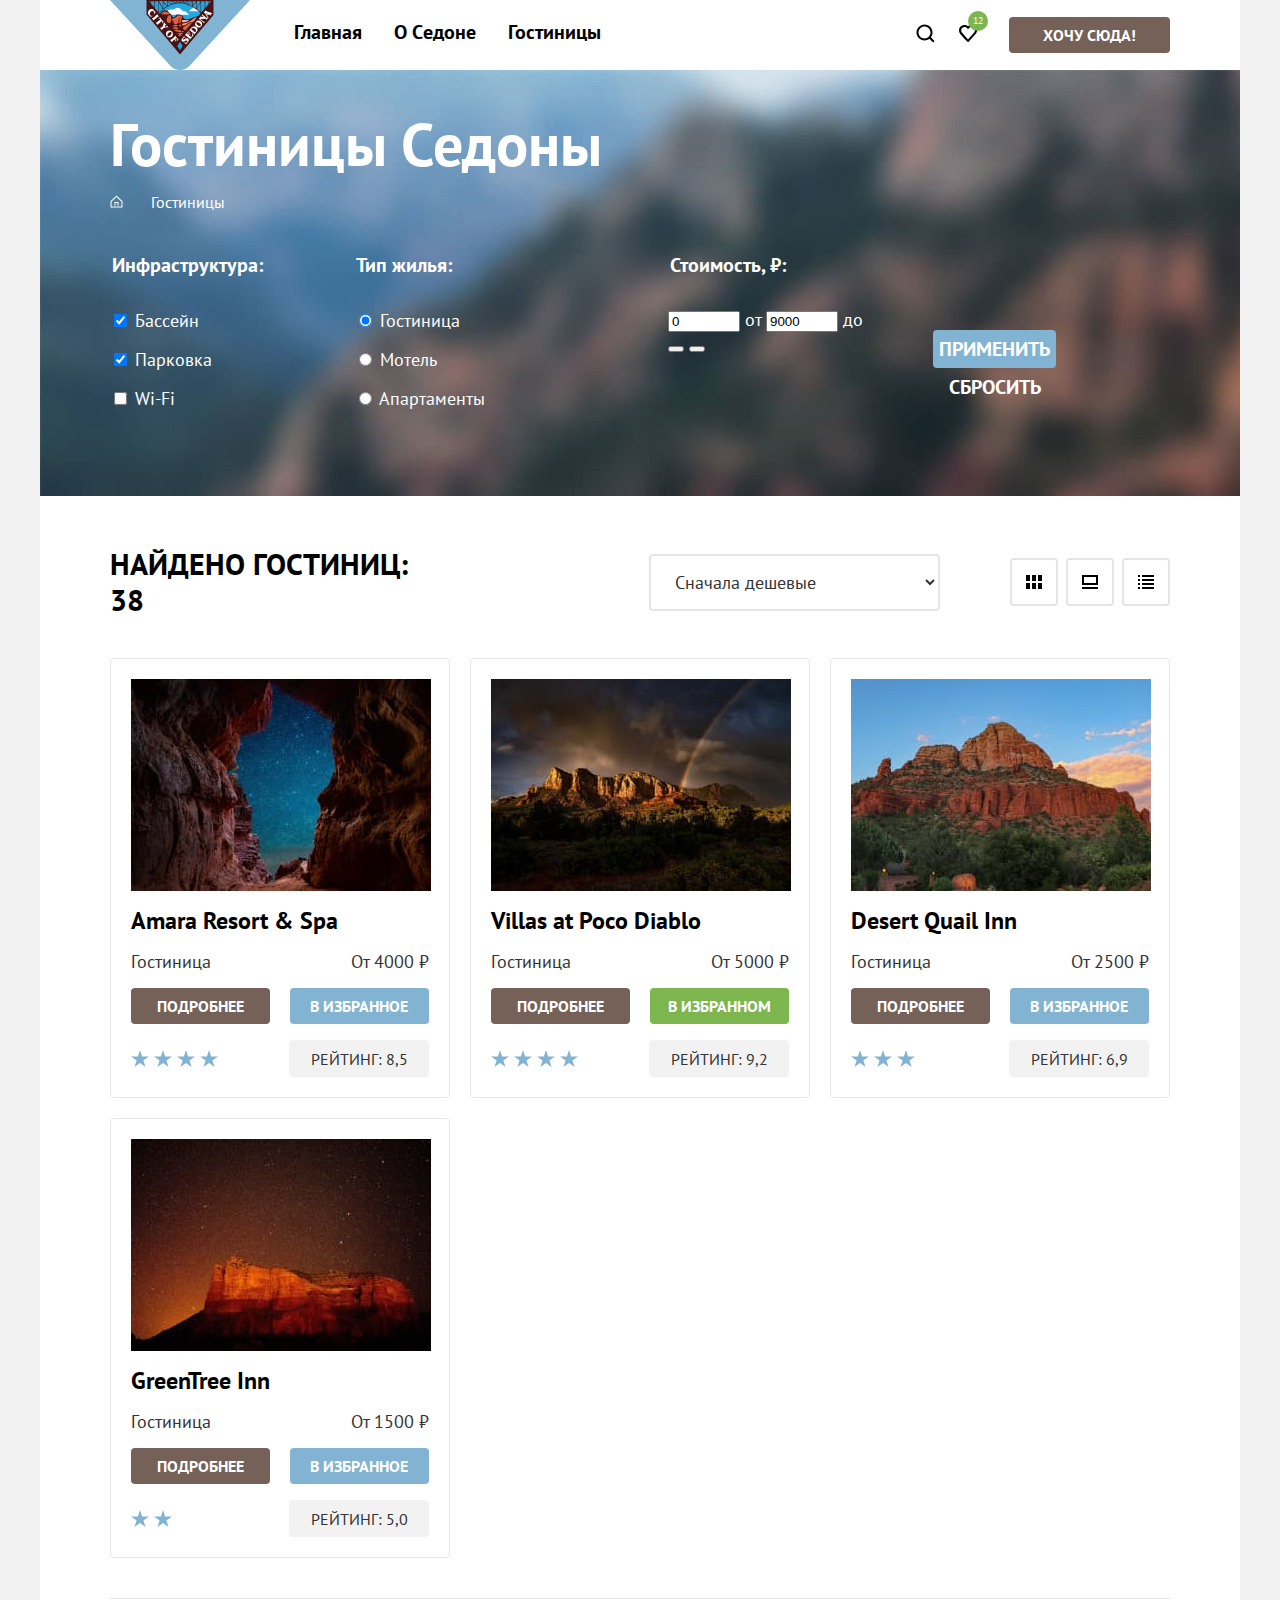
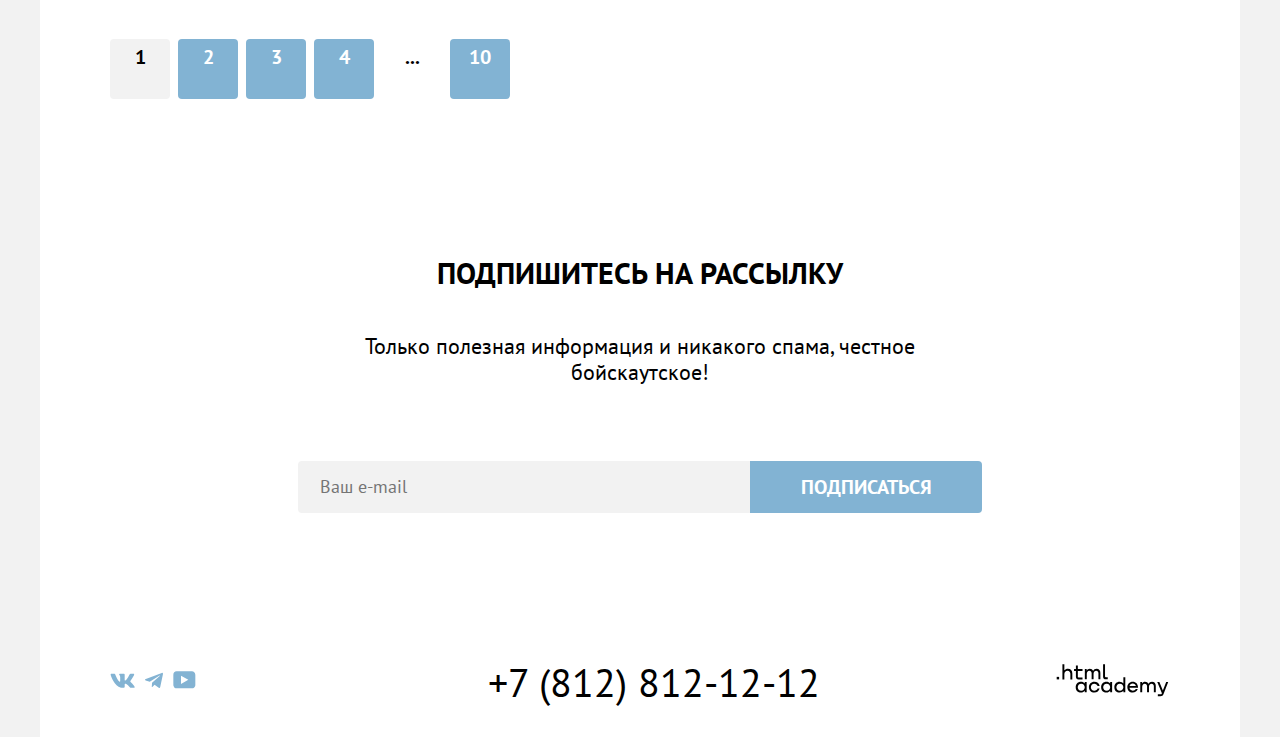
==== commit 5081279b: "Добавляет сетку на флексах для каталога" ====
--- a/catalog.html
+++ b/catalog.html
@@ -62,10 +62,10 @@
     </header>
 
     <main class="main-container main-inner">
-
       <div class="page-container inner">
         <header class="inner-header">
           <h1 class="inner-header-title">Гостиницы Седоны</h1>
+
           <ul class="breadcrubs-list">
             <li class="breadcrubs-item">
               <a class="breadcrubs-link" href="index.html">
@@ -84,88 +84,105 @@
             </li>
           </ul>
         </header>
-        <div class="inner-catalog-filter">
-          <h2 class="catalog-filter visually-hidden">Фильтр гостиниц каталога</h2>
-
-          <form class="catalog-filter" action="https://echo.htmlacademy.ru/" method="get">
-            <div class="wrapper">
-              <fieldset class="catalog-filter-infrastructure">
-                <legend class="catalog-filter-title">Инфраструктура:</legend>
-                <ul class="catalog-filter-list">
-                  <li class="catalog-filter-item">
-                    <input type="checkbox" name="pool" id="pool" checked>
-                    <label for="pool">Бассейн</label>
-                  </li>
-                  <li class="catalog-filter-item">
-                    <input type="checkbox" name="parking" id="parking" checked>
-                    <label for="parking">Парковка</label>
-                  </li>
-                  <li class="catalog-filter-item">
-                    <input type="checkbox" name="wifi" id="wifi">
-                    <label for="wifi">Wi-Fi</label>
-                  </li>
-                </ul>
-              </fieldset>
-              <fieldset class="catalog-filter-housing">
-                <legend class="catalog-filter-title">Тип жилья:</legend>
-                <ul class="catalog-filter-list">
-                  <li class="catalog-filter-item">
-                    <input type="radio" name="housing" id="hotel" value="hotel" checked>
-                    <label for="hotel">Гостиница</label>
-                  </li>
-                  <li class="catalog-filter-item">
-                    <input type="radio" name="housing" id="motel" value="motel">
-                    <label for="motel">Мотель</label>
-                  </li>
-                  <li class="catalog-filter-item">
-                    <input type="radio" name="housing" id="apartaments" value="apartaments">
-                    <label for="apartaments">Апартаменты</label>
-                  </li>
-                </ul>
-              </fieldset>
-
-              <fieldset class="catalog-filter-cost">
-                <legend class="catalog-filter-title">Стоимость, ₽:</legend>
-                <div class="range-slider">
-                  <div class="range-slider-inputs">
-                    <input class="range-input min-cost" type="number" name="min-cost" id="min-cost" value="0" min="0" max="9000">
-                    <label for="min-cost">
-                      <span>от</span>
-                    </label>
-                    <input class="range-input max-cost" type="number" name="max-cost" id="max-cost" value="9000" min="0" max="9000">
-                    <label for="max-cost">
-                      <span>до</span>
-                    </label>
-                  </div>
-                  <div class="range-scale">
-                    <button class="range-toggle toggle-min" type="button">
-                      <span class="visually-hidden">Изменить минимальное значение</span>
-                    </button>
-                    <button class="range-toggle toggle-max" type="button">
-                      <span class="visually-hidden">Изменить максимальное значение</span>
-                    </button>
-                  </div>
+
+        <h2 class="catalog-filter visually-hidden">Фильтр гостиниц каталога</h2>
+
+        <form class="catalog-filter" action="https://echo.htmlacademy.ru/" method="get">
+          <div class="wrapper">
+
+            <fieldset class="catalog-filter-infrastructure">
+              <legend class="catalog-filter-title">Инфраструктура:</legend>
+              <ul class="catalog-filter-list">
+                <li class="catalog-filter-item">
+                  <label class="control">
+                    <input class="control-input" type="checkbox" name="pool" checked>
+                    <span class="control-mark"></span>
+                    Бассейн
+                  </label>
+                </li>
+                <li class="catalog-filter-item">
+                  <label class="control">
+                    <input class="control-input" type="checkbox" name="parking" checked>
+                    <span class="control-mark"></span>
+                    Парковка
+                  </label>
+                </li>
+                <li class="catalog-filter-item">
+                  <label class="control">
+                    <input class="control-input" type="checkbox" name="wifi">
+                    <span class="control-mark"></span>
+                    Wi-Fi
+                  </label>
+                </li>
+              </ul>
+
+            </fieldset>
+            <fieldset class="catalog-filter-housing">
+              <legend class="catalog-filter-title">Тип жилья:</legend>
+              <ul class="catalog-filter-list">
+                <li class="catalog-filter-item">
+                  <label class="control">
+                    <input class="control-input" type="radio" name="housing" value="hotel" checked>
+                    <span class="control-mark"></span>
+                    Гостиница
+                  </label>
+                </li>
+                <li class="catalog-filter-item">
+                  <label class="control">
+                    <input class="control-input" type="radio" name="housing" value="motel">
+                    <span class="control-mark"></span>
+                    Мотель
+                  </label>
+                </li>
+                <li class="catalog-filter-item">
+                  <label class="control">
+                    <input class="control-input" type="radio" name="housing" value="apartaments">
+                    <span class="control-mark"></span>
+                    Апартаменты
+                  </label>
+                </li>
+              </ul>
+            </fieldset>
+
+            <fieldset class="catalog-filter-cost">
+              <legend class="catalog-filter-title">Стоимость, ₽:</legend>
+              <div class="range-slider">
+                <div class="range-slider-inputs">
+                  <input class="range-input min-cost" type="number" name="min-cost" id="min-cost" value="0" min="0" max="9000">
+                  <label for="min-cost">
+                    <span>от</span>
+                  </label>
+                  <input class="range-input max-cost" type="number" name="max-cost" id="max-cost" value="9000" min="0" max="9000">
+                  <label for="max-cost">
+                    <span>до</span>
+                  </label>
                 </div>
-              </fieldset>
-
-              <div class="buttons-filter">
-                <button class="filter button" type="submit">Применить</button>
-                <button class="filter-reset button" type="reset">Сбросить</button>
+                <div class="range-scale">
+                  <button class="range-toggle toggle-min" type="button">
+                    <span class="visually-hidden">Изменить минимальное значение</span>
+                  </button>
+                  <button class="range-toggle toggle-max" type="button">
+                    <span class="visually-hidden">Изменить максимальное значение</span>
+                  </button>
+                </div>
               </div>
-
-            </div>
-          </form>
-        </div>
+            </fieldset>
+
+            <div class="wrapper-filter-buttons">
+              <button class="filter button" type="submit">Применить</button>
+              <button class="filter-reset button" type="reset">Сбросить</button>
+            </div>
+
+          </div>
+        </form>
       </div>
 
-      <section>
-
-        <div class="sorting">
-          <div class="results">
-            <h2 class="results-title">Найдено гостиниц:
-              <span class="indicator-results">38</span>
-            </h2>
-          </div>
+      <section class="sorting">
+
+        <div class="results">
+          <h2 class="results-title">Найдено гостиниц:
+            <span class="indicator-results">38</span>
+          </h2>
 
           <select class="select-control" aria-label="Сортировка" name="price">
             <option value="cheap">Сначала дешевые</option>
@@ -369,13 +386,16 @@
       </section>
 
       <section class="subscription">
-        <h2 class="subscription-title hotel-title">Подпишитесь на рассылку</h2>
-        <p class=" subscription-description hotel-description">Только полезная информация и никакого спама, честное бойскаутское!</p>
-        <form class="subscription-form" action="https://echo.htmlacademy.ru/" method="post">
-          <label class="visually-hidden" for="subscription-email">Укажите ваш e-mail</label>
-          <input type="email" name="mail" placeholder="Ваш e-mail" id="subscription-email" required>
-          <button class="button subscription-button">Подписаться</button>
-        </form>
+        <div class="wrapper-subscription">
+          <h2 class="subscription-title hotel-title">Подпишитесь на рассылку</h2>
+          <p class=" subscription-description hotel-description">Только полезная информация и никакого спама, честное бойскаутское!</p>
+          <form class="subscription-form" action="https://echo.htmlacademy.ru/" method="post">
+            <label class="visually-hidden" for="subscription-email">Укажите ваш e-mail</label>
+            <input class="email" type="email" name="mail" placeholder="Ваш e-mail" id="subscription-email" required>
+            <button class="button subscription-button">Подписаться</button>
+          </form>
+        </div>
+
       </section>
 
     </main>
--- a/styles/styles.css
+++ b/styles/styles.css
@@ -116,6 +116,76 @@
   border-radius: 0 4px 4px 0;
   width: 232px;
   min-height: 52px;
+}
+
+/* filter-button */
+
+.wrapper-filter-buttons {
+  display: flex;
+  flex-direction: column;
+  justify-content: center;
+  margin-top: 56px;
+}
+
+.filter-button {
+  display: flex;
+  justify-content: center;
+  min-width: 191px;
+  align-items: center;
+  margin-bottom: 32px;
+  padding: 8px 50px;
+
+
+}
+
+.filter-reset {
+  background-color: transparent;
+}
+
+/* option-searches button */
+
+.option-button {
+  position: relative;
+  box-sizing: border-box;
+  display: flex;
+  flex-wrap: wrap;
+  align-items: center;
+  justify-content: center;
+  min-width: 48px;
+  height: 48px;
+  border-radius: 4px;
+  border: 2px solid #E5E5E5;
+  text-decoration: none;
+  color: #000000;
+}
+
+/* hotel-card button */
+
+.hotel-card-button {
+  display: flex;
+  justify-content: center;
+  align-items: center;
+  font-family: inherit;
+  font-weight: 700;
+  font-size: 16px;
+  line-height: 20px;
+  text-align: center;
+  text-transform: uppercase;
+  color:#ffffff;
+  background-color:#756157;
+  text-decoration: none;
+  border-radius: 4px;
+  border: none;
+  width: 140px;
+  min-height: 36px;
+}
+
+.hotel-card-button.favourites {
+  background-color: #82B3D3;
+}
+
+.hotel-card-button.in-favourites {
+  background-color: #7DB54F;
 }
 
 
@@ -488,6 +558,8 @@
 /* Subscription (index + catalog) */
 
 .subscription {
+  margin: 0 auto;
+  width: 1200px;
   color: #000000;
   background-color: #ffffff;
 }
@@ -617,15 +689,31 @@
 
 /* Catalog */
 
+/* main-inner */
+
+.main-inner {
+  font-family: inherit;
+}
+
 .page-container.inner {
   background-color:#000000;
   background-image: url("../images/catalog-filter.jpg");
   background-repeat: no-repeat;
   background-size: cover;
   color:#ffffff;
+  padding-top: 35px;
+  padding-bottom: 70px;
+}
+
+/* inner-header */
+
+.inner-header {
+  padding: 0 70px;
 }
 
 .inner-header-title {
+  margin: 0;
+  margin-bottom: 8px;
   font-family: inherit;
   font-weight: 700;
   font-size: 60px;
@@ -633,8 +721,20 @@
   text-align: left;
 }
 
+/* breadcrubs */
+
 .breadcrubs-list {
+  display: flex;
+  padding: 0;
+  gap: 28px;
+  margin: 0;
+  margin-bottom: 40px;
   list-style: none;
+}
+
+.breadcrubs-item {
+  color: #ffffff;
+  position: relative;
 }
 
 .breadcrubs-link {
@@ -644,9 +744,93 @@
   line-height: 21px;
 }
 
-/* button */
-.filter-reset {
-  background-color: transparent;
+/* catalog-filter / form */
+
+.catalog-filter {
+  list-style: none;
+  padding: 0 70px;
+  margin: 0;
+}
+
+.wrapper {
+  display: flex;
+  flex-direction: row;
+  min-height: 160px;
+}
+
+.catalog-filter-infrastructure {
+  margin: 0;
+  margin-right: 70px;
+  padding: 0;
+  color: #ffffff;
+  border: 0;
+}
+
+.catalog-filter-housing {
+  margin: 0;
+  margin-right: 140px;
+  padding: 0;
+  color: #ffffff;
+  border: 0;
+}
+
+.catalog-filter-cost {
+  margin: 0;
+  margin-right: 70px;
+  padding: 0;
+  color: #ffffff;
+  border: 0;
+}
+.catalog-filter-title {
+  min-width: 170px;
+  padding-bottom: 32px;
+  font-family: inherit;
+  font-weight: 700;
+  font-size: 20px;
+  line-height: 24px;
+}
+
+.catalog-filter-list {
+  margin: 0;
+  padding: 0;
+  list-style: none;
+}
+
+.catalog-filter-item {
+  padding-bottom: 16px;
+}
+
+.control {
+  display: block;
+  font-family: inherit;
+  font-weight: 400;
+  font-size: 18px;
+  line-height: 23px;
+  text-align: left;
+}
+
+
+/* Sorting */
+
+.sorting {
+  font-family: inherit;
+  margin: 0 auto;
+  padding: 0;
+  background-color: #ffffff;
+  color: #000000;
+  width: 1200px;
+}
+
+.results {
+  display: flex;
+  flex-direction: row;
+  align-items: center;
+  margin: 0 70px;
+  margin-left: 70px;
+  margin-right: 70px;
+  width: 1060px;
+  padding-top: 50px;
+  padding-bottom: 40px;
 }
 
 .results-title {
@@ -656,65 +840,119 @@
   line-height: 36px;
   text-align: left;
   text-transform: uppercase;
-}
-
-.option-button {
-  text-decoration: none;
-  color: #000000;
+  margin: 0;
+}
+
+/* select */
+
+.select-control {
+  position: relative;
+  display: block;
+  width: 292px;
+  min-height: 49px;
+  box-sizing: border-box;
+  margin-left: 200px;
+  padding: 14px 50px 14px 20px;
+  font-family: inherit;
+  font-weight: 400;
+  font-size: 18px;
+  line-height: 21px;
+  text-align: left;
+  color: #333333;
+  background-color: #ffffff;
+  border-radius: 4px;
+  border: 2px solid #E5E5E5;
+}
+
+/* option-search */
+
+.option-searchs {
+  display: flex;
+  flex-direction: row;
+  flex-wrap: wrap;
+  min-width: 160px;
+  margin: 0;
+  margin-left: 70px;
+  gap: 8px;
 }
 
 /* hotel-card */
 
 .hotels-list {
+  display: flex;
+  flex-direction: row;
+  gap: 20px;
+  align-items: center;
+  margin: 0 70px;
+  padding: 0;
+  padding-bottom: 40px;
+  flex-wrap: wrap;
+  border-bottom: 1px solid #E6E6E6;
   list-style: none;
 }
 
 .hotel-card {
-  /* размеры */
-}
-
-.hotel-card-name{
+  box-sizing: border-box;
+  width: 340px;
+  min-height: 438px;
+  padding: 20px;
+  border-radius: 4px;
+  border: 1px solid #E6E6E6;
+}
+
+.hotel-card-picture {
+  display: block;
+}
+
+.hotel-card-title {
+  margin: 16px 0;
+  font-family: inherit;
   font-weight: 700;
   font-size: 24px;
   line-height: 28px;
-  color: #000000;
+  text-align: left;
+  color: #000000;
+}
+
+.hotel-card-name{
   text-decoration: none;
-}
-
-.hotel-card-picture {
-  display: block;
+  color: #000000;
 }
 
 .hotel-card-row {
+  display: flex;
+  justify-content: space-between;
+  align-items: center;
+  gap: 20px;
+  margin-bottom: 16px;
+  width: 100%;
   color: #333333;
 }
 
+.hotel-card-row:last-child {
+  margin-bottom: 0;
+}
+
+.hotel-card-type {
+  box-sizing: border-box;
+  margin: 0;
+  font-family: inherit;
+  font-weight: 400;
+  font-size: 18px;
+  line-height: 21px;
+  text-align: left;
+  color: #333333;
+}
+
 .hotel-card-price {
-  font-weight: normal;
-}
-
-/* button */
-
-.hotel-card-button {
-  font-family: inherit;
-  font-weight: 700;
-  font-size: 16px;
-  line-height: 20px;
-  text-align: center;
-  text-transform: uppercase;
-  color:#ffffff;
-  background-color:#756157;
-  text-decoration: none;
-  border-radius: 4px;
-  border: none;
-}
-
-.hotel-card-button.favourites {
-  background-color: #82B3D3;
-}
-
-.hotel-card-button.in-favourites {
-  background-color: #7DB54F;
+  box-sizing: border-box;
+  margin: 0;
+  font-family: inherit;
+  font-weight: 400;
+  font-size: 18px;
+  line-height: 21px;
+  text-align: right;
+  color: #333333;
 }
 
 .hotel-card-stars {
@@ -723,6 +961,9 @@
 }
 
 .hotel-card-raiting {
+  display: flex;
+  justify-content: center;
+  align-items: center;
   font-family: inherit;
   font-weight: 400;
   font-size: 16px;
@@ -732,15 +973,25 @@
   color: #333333;
   background-color: #F2F2F2;
   border-radius: 4px;
+  width: 140px;
+  min-height: 37px;
+  margin: 0;
 }
 
 /* pagination */
 
 .pagination-list {
+  display: flex;
+  flex-direction: row;
+  align-items: center;
+  gap: 8px;
+  margin: 0;
+  padding: 40px 70px 60px 70px;
   list-style: none;
 }
 
 .pagination-item {
+  box-sizing: border-box;
   height: 60px;
   width: 60px;
   color: #ffffff;
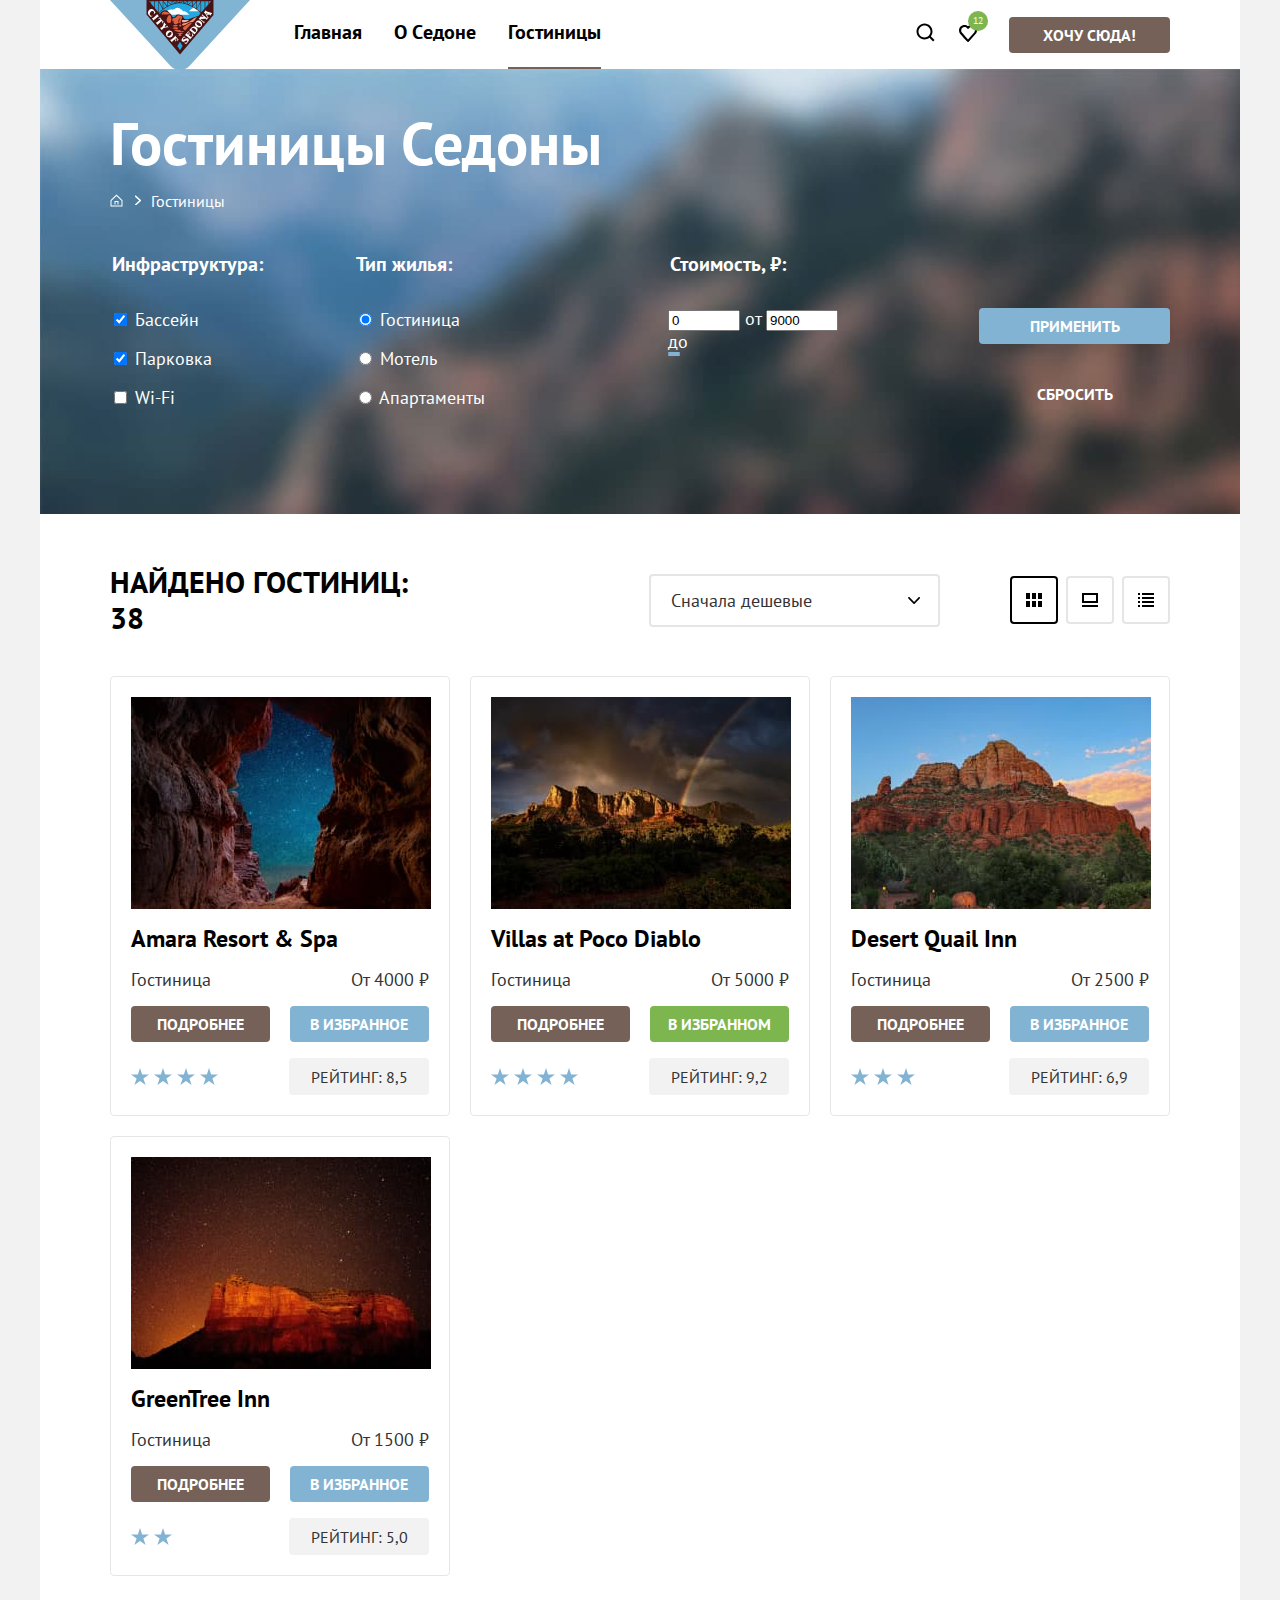
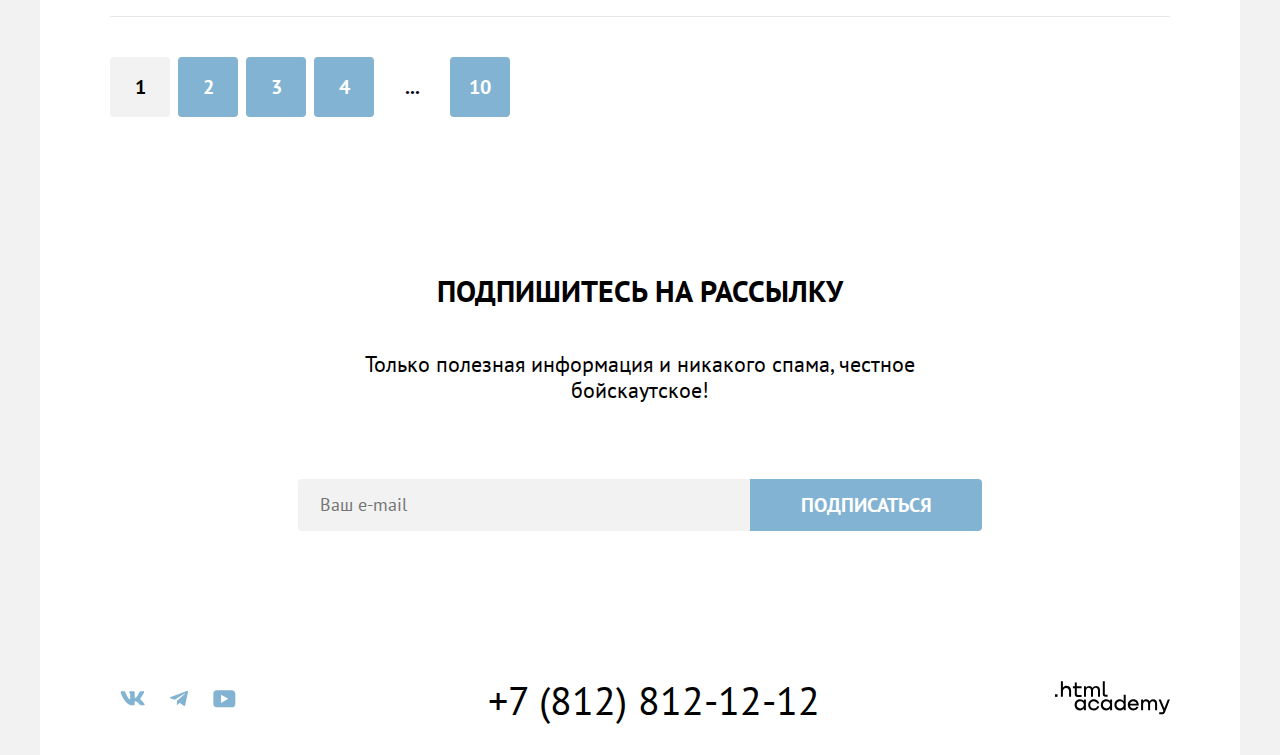
==== commit 015396cb: "Добавляет декоративные элементы" ====
--- a/catalog.html
+++ b/catalog.html
@@ -33,8 +33,8 @@
         <ul class="navigation-user">
           <li class="navigation-item">
             <a class="navigation-link-search" href="#">
-              <svg width="20" height="20" viewBox="0 0 20 20" fill="none" xmlns="http://www.w3.org/2000/svg">
-                <path d="M19.5 18.0083L15.8 14.3287C16.8 13.0359 17.5 11.3453 17.5 9.4558C17.5 5.08011 13.9 1.5 9.5 1.5C5.1 1.5 1.5 5.17956 1.5 9.55525C1.5 13.9309 5.1 17.511 9.5 17.511C11.3 17.511 13 16.9144 14.4 15.8204L18.1 19.5L19.5 18.0083ZM9.5 15.5221C6.2 15.5221 3.5 12.837 3.5 9.55525C3.5 6.27348 6.2 3.5884 9.5 3.5884C12.8 3.5884 15.5 6.27348 15.5 9.55525C15.5 12.837 12.8 15.5221 9.5 15.5221Z" fill="black" />
+              <svg aria-hidden="true" focusable="falsetrue" width="20" height="20" viewBox="0 0 20 20" fill="none" xmlns="http://www.w3.org/2000/svg">
+                <path d="M19.5 18.0083L15.8 14.3287C16.8 13.0359 17.5 11.3453 17.5 9.4558C17.5 5.08011 13.9 1.5 9.5 1.5C5.1 1.5 1.5 5.17956 1.5 9.55525C1.5 13.9309 5.1 17.511 9.5 17.511C11.3 17.511 13 16.9144 14.4 15.8204L18.1 19.5L19.5 18.0083ZM9.5 15.5221C6.2 15.5221 3.5 12.837 3.5 9.55525C3.5 6.27348 6.2 3.5884 9.5 3.5884C12.8 3.5884 15.5 6.27348 15.5 9.55525C15.5 12.837 12.8 15.5221 9.5 15.5221Z" />
               </svg>
               <span class="visually-hidden">Поиск</span>
             </a>
@@ -42,8 +42,8 @@
 
           <li class="navigation-item">
             <a class="navigation-link-counter" href="#">
-              <svg width="18" height="17" viewBox="0 0 18 17" fill="none" xmlns="http://www.w3.org/2000/svg">
-                <path d="M8.9 17C8.6 17 8.3 16.9 8.1 16.6C2.7 10.5 1.4 9.1 1.1 8.7C0.4 7.8 0 6.6 0 5.4C0 2.4 2.4 0 5.5 0C6.8 0 8 0.5 9 1.3C10 0.5 11.3 0 12.5 0C15.5 0 18 2.4 18 5.4C18 6.7 17.5 7.9 16.7 8.8L9.7 16.7C9.5 16.9 9.3 17 8.9 17ZM2.9 7.5C3.2 7.9 6.4 11.5 9 14.4L15.2 7.4C15.7 6.9 15.9 6.2 15.9 5.4C15.9 3.6 14.4 2.1 12.6 2.1C11.6 2.1 10.6 2.6 9.9 3.4C9.6 3.7 9.3 3.8 9 3.8C8.7 3.8 8.4 3.6 8.2 3.4C7.5 2.6 6.5 2.1 5.5 2.1C3.7 2.1 2.2 3.6 2.2 5.4C2.1 6.3 2.5 7 2.9 7.5C2.8 7.5 2.8 7.5 2.9 7.5Z" fill="black" />
+              <svg aria-hidden="true" focusable="falsetrue" width="18" height="17" viewBox="0 0 18 17" fill="none" xmlns="http://www.w3.org/2000/svg">
+                <path d="M8.9 17C8.6 17 8.3 16.9 8.1 16.6C2.7 10.5 1.4 9.1 1.1 8.7C0.4 7.8 0 6.6 0 5.4C0 2.4 2.4 0 5.5 0C6.8 0 8 0.5 9 1.3C10 0.5 11.3 0 12.5 0C15.5 0 18 2.4 18 5.4C18 6.7 17.5 7.9 16.7 8.8L9.7 16.7C9.5 16.9 9.3 17 8.9 17ZM2.9 7.5C3.2 7.9 6.4 11.5 9 14.4L15.2 7.4C15.7 6.9 15.9 6.2 15.9 5.4C15.9 3.6 14.4 2.1 12.6 2.1C11.6 2.1 10.6 2.6 9.9 3.4C9.6 3.7 9.3 3.8 9 3.8C8.7 3.8 8.4 3.6 8.2 3.4C7.5 2.6 6.5 2.1 5.5 2.1C3.7 2.1 2.2 3.6 2.2 5.4C2.1 6.3 2.5 7 2.9 7.5C2.8 7.5 2.8 7.5 2.9 7.5Z" />
               </svg>
               <span class="visually-hidden">Избранное</span>
               <span class="counter">12</span>
@@ -70,15 +70,12 @@
             <li class="breadcrubs-item">
               <a class="breadcrubs-link" href="index.html">
                 <span class="visually-hidden">Главная</span>
-                <svg width="13" height="13" viewBox="0 0 13 13" fill="none" xmlns="http://www.w3.org/2000/svg">
-                  <path d="M6.5 0.5L0.5 6.30006V12.5001H12.5V6.30006L6.5 0.5ZM11.5 11.5001H1.5V6.70005L6.5 1.9L11.5 6.70005V11.5001Z" fill="white" />
-                  <path d="M4.5 10.5001H5.5V8.00005H7.5V10.5001H8.5V7.00005H4.5V10.5001Z" fill="white" />
+                <svg class="home" aria-hidden="true" focusable="falsetrue" width="13" height="13" viewBox="0 0 13 13" fill="none" xmlns="http://www.w3.org/2000/svg">
+                  <path d="M6.5 0.5L0.5 6.30006V12.5001H12.5V6.30006L6.5 0.5ZM11.5 11.5001H1.5V6.70005L6.5 1.9L11.5 6.70005V11.5001Z" />
+                  <path d="M4.5 10.5001H5.5V8.00005H7.5V10.5001H8.5V7.00005H4.5V10.5001Z" />
                 </svg>
               </a>
             </li>
-
-            <!--векторная стрелка-->
-
             <li class="breadcrubs-item">
               <a class="breadcrubs-link" href="catalog.html">Гостиницы</a>
             </li>
@@ -169,8 +166,8 @@
             </fieldset>
 
             <div class="wrapper-filter-buttons">
-              <button class="filter button" type="submit">Применить</button>
-              <button class="filter-reset button" type="reset">Сбросить</button>
+              <button class="filter" type="submit">Применить</button>
+              <button class="filter reset" type="reset">Сбросить</button>
             </div>
 
           </div>
@@ -191,9 +188,9 @@
           </select>
 
           <div class="option-searchs">
-            <a class="option-button option-button-correct" href="#">
+            <a class="option-button option-button-currect" href="#">
               <span class="visually-hidden">Показать карточки</span>
-              <svg width="16" height="14" viewBox="0 0 16 14" fill="none" xmlns="http://www.w3.org/2000/svg">
+              <svg aria-hidden="true" focusable="falsetrue" width="16" height="14" viewBox="0 0 16 14" fill="none" xmlns="http://www.w3.org/2000/svg">
                 <path d="M4 0H0V6H4V0Z" fill="black" />
                 <path d="M16 0H12V6H16V0Z" fill="black" />
                 <path d="M10 0H6V6H10V0Z" fill="black" />
@@ -204,14 +201,14 @@
             </a>
             <a class="option-button" href="#">
               <span class="visually-hidden">Показать на весь экран</span>
-              <svg width="16" height="14" viewBox="0 0 16 14" fill="none" xmlns="http://www.w3.org/2000/svg">
+              <svg aria-hidden="true" focusable="falsetrue" width="16" height="14" viewBox="0 0 16 14" fill="none" xmlns="http://www.w3.org/2000/svg">
                 <path d="M16 12H0V14H16V12Z" fill="black" />
                 <path d="M14 2V8H2V2H14ZM16 0H0V10H16V0Z" fill="black" />
               </svg>
             </a>
             <a class="option-button" href="#">
               <span class="visually-hidden">Показать список</span>
-              <svg width="16" height="14" viewBox="0 0 16 14" fill="none" xmlns="http://www.w3.org/2000/svg">
+              <svg aria-hidden="true" focusable="falsetrue" width="16" height="14" viewBox="0 0 16 14" fill="none" xmlns="http://www.w3.org/2000/svg">
                 <path d="M2 0H0V2H2V0Z" fill="black" />
                 <path d="M16 0H4V2H16V0Z" fill="black" />
                 <path d="M2 4H0V6H2V4Z" fill="black" />
@@ -244,16 +241,16 @@
             </div>
             <div class="hotel-card-row">
               <div class="hotel-card-stars">
-                <svg width="18" height="17" viewBox="0 0 18 17" fill="none" xmlns="http://www.w3.org/2000/svg">
-                  <path d="M9 0L11.1 6.5H18L12.4 10.5L14.6 17L9 13L3.4 17L5.6 10.5L0 6.5H6.9L9 0Z" fill="#83B3D3" />
-                </svg>
-                <svg width="18" height="17" viewBox="0 0 18 17" fill="none" xmlns="http://www.w3.org/2000/svg">
-                  <path d="M9 0L11.1 6.5H18L12.4 10.5L14.6 17L9 13L3.4 17L5.6 10.5L0 6.5H6.9L9 0Z" fill="#83B3D3" />
-                </svg>
-                <svg width="18" height="17" viewBox="0 0 18 17" fill="none" xmlns="http://www.w3.org/2000/svg">
-                  <path d="M9 0L11.1 6.5H18L12.4 10.5L14.6 17L9 13L3.4 17L5.6 10.5L0 6.5H6.9L9 0Z" fill="#83B3D3" />
-                </svg>
-                <svg width="18" height="17" viewBox="0 0 18 17" fill="none" xmlns="http://www.w3.org/2000/svg">
+                <svg aria-hidden="true" focusable="falsetrue" width="18" height="17" viewBox="0 0 18 17" fill="none" xmlns="http://www.w3.org/2000/svg">
+                  <path d="M9 0L11.1 6.5H18L12.4 10.5L14.6 17L9 13L3.4 17L5.6 10.5L0 6.5H6.9L9 0Z" fill="#83B3D3" />
+                </svg>
+                <svg aria-hidden="true" focusable="falsetrue" width="18" height="17" viewBox="0 0 18 17" fill="none" xmlns="http://www.w3.org/2000/svg">
+                  <path d="M9 0L11.1 6.5H18L12.4 10.5L14.6 17L9 13L3.4 17L5.6 10.5L0 6.5H6.9L9 0Z" fill="#83B3D3" />
+                </svg>
+                <svg aria-hidden="true" focusable="falsetrue" width="18" height="17" viewBox="0 0 18 17" fill="none" xmlns="http://www.w3.org/2000/svg">
+                  <path d="M9 0L11.1 6.5H18L12.4 10.5L14.6 17L9 13L3.4 17L5.6 10.5L0 6.5H6.9L9 0Z" fill="#83B3D3" />
+                </svg>
+                <svg aria-hidden="true" focusable="falsetrue" width="18" height="17" viewBox="0 0 18 17" fill="none" xmlns="http://www.w3.org/2000/svg">
                   <path d="M9 0L11.1 6.5H18L12.4 10.5L14.6 17L9 13L3.4 17L5.6 10.5L0 6.5H6.9L9 0Z" fill="#83B3D3" />
                 </svg>
               </div>
@@ -280,16 +277,16 @@
             </div>
             <div class="hotel-card-row">
               <div class="hotel-card-stars">
-                <svg width="18" height="17" viewBox="0 0 18 17" fill="none" xmlns="http://www.w3.org/2000/svg">
-                  <path d="M9 0L11.1 6.5H18L12.4 10.5L14.6 17L9 13L3.4 17L5.6 10.5L0 6.5H6.9L9 0Z" fill="#83B3D3" />
-                </svg>
-                <svg width="18" height="17" viewBox="0 0 18 17" fill="none" xmlns="http://www.w3.org/2000/svg">
-                  <path d="M9 0L11.1 6.5H18L12.4 10.5L14.6 17L9 13L3.4 17L5.6 10.5L0 6.5H6.9L9 0Z" fill="#83B3D3" />
-                </svg>
-                <svg width="18" height="17" viewBox="0 0 18 17" fill="none" xmlns="http://www.w3.org/2000/svg">
-                  <path d="M9 0L11.1 6.5H18L12.4 10.5L14.6 17L9 13L3.4 17L5.6 10.5L0 6.5H6.9L9 0Z" fill="#83B3D3" />
-                </svg>
-                <svg width="18" height="17" viewBox="0 0 18 17" fill="none" xmlns="http://www.w3.org/2000/svg">
+                <svg aria-hidden="true" focusable="falsetrue" width="18" height="17" viewBox="0 0 18 17" fill="none" xmlns="http://www.w3.org/2000/svg">
+                  <path d="M9 0L11.1 6.5H18L12.4 10.5L14.6 17L9 13L3.4 17L5.6 10.5L0 6.5H6.9L9 0Z" fill="#83B3D3" />
+                </svg>
+                <svg aria-hidden="true" focusable="falsetrue" width="18" height="17" viewBox="0 0 18 17" fill="none" xmlns="http://www.w3.org/2000/svg">
+                  <path d="M9 0L11.1 6.5H18L12.4 10.5L14.6 17L9 13L3.4 17L5.6 10.5L0 6.5H6.9L9 0Z" fill="#83B3D3" />
+                </svg>
+                <svg aria-hidden="true" focusable="falsetrue" width="18" height="17" viewBox="0 0 18 17" fill="none" xmlns="http://www.w3.org/2000/svg">
+                  <path d="M9 0L11.1 6.5H18L12.4 10.5L14.6 17L9 13L3.4 17L5.6 10.5L0 6.5H6.9L9 0Z" fill="#83B3D3" />
+                </svg>
+                <svg aria-hidden="true" focusable="falsetrue" width="18" height="17" viewBox="0 0 18 17" fill="none" xmlns="http://www.w3.org/2000/svg">
                   <path d="M9 0L11.1 6.5H18L12.4 10.5L14.6 17L9 13L3.4 17L5.6 10.5L0 6.5H6.9L9 0Z" fill="#83B3D3" />
                 </svg>
               </div>
@@ -316,13 +313,13 @@
             </div>
             <div class="hotel-card-row">
               <div class="hotel-card-stars">
-                <svg width="18" height="17" viewBox="0 0 18 17" fill="none" xmlns="http://www.w3.org/2000/svg">
-                  <path d="M9 0L11.1 6.5H18L12.4 10.5L14.6 17L9 13L3.4 17L5.6 10.5L0 6.5H6.9L9 0Z" fill="#83B3D3" />
-                </svg>
-                <svg width="18" height="17" viewBox="0 0 18 17" fill="none" xmlns="http://www.w3.org/2000/svg">
-                  <path d="M9 0L11.1 6.5H18L12.4 10.5L14.6 17L9 13L3.4 17L5.6 10.5L0 6.5H6.9L9 0Z" fill="#83B3D3" />
-                </svg>
-                <svg width="18" height="17" viewBox="0 0 18 17" fill="none" xmlns="http://www.w3.org/2000/svg">
+                <svg aria-hidden="true" focusable="falsetrue" width="18" height="17" viewBox="0 0 18 17" fill="none" xmlns="http://www.w3.org/2000/svg">
+                  <path d="M9 0L11.1 6.5H18L12.4 10.5L14.6 17L9 13L3.4 17L5.6 10.5L0 6.5H6.9L9 0Z" fill="#83B3D3" />
+                </svg>
+                <svg aria-hidden="true" focusable="falsetrue" width="18" height="17" viewBox="0 0 18 17" fill="none" xmlns="http://www.w3.org/2000/svg">
+                  <path d="M9 0L11.1 6.5H18L12.4 10.5L14.6 17L9 13L3.4 17L5.6 10.5L0 6.5H6.9L9 0Z" fill="#83B3D3" />
+                </svg>
+                <svg aria-hidden="true" focusable="falsetrue" width="18" height="17" viewBox="0 0 18 17" fill="none" xmlns="http://www.w3.org/2000/svg">
                   <path d="M9 0L11.1 6.5H18L12.4 10.5L14.6 17L9 13L3.4 17L5.6 10.5L0 6.5H6.9L9 0Z" fill="#83B3D3" />
                 </svg>
               </div>
@@ -350,10 +347,10 @@
 
             <div class="hotel-card-row">
               <div class="hotel-card-stars">
-                <svg width="18" height="17" viewBox="0 0 18 17" fill="none" xmlns="http://www.w3.org/2000/svg">
-                  <path d="M9 0L11.1 6.5H18L12.4 10.5L14.6 17L9 13L3.4 17L5.6 10.5L0 6.5H6.9L9 0Z" fill="#83B3D3" />
-                </svg>
-                <svg width="18" height="17" viewBox="0 0 18 17" fill="none" xmlns="http://www.w3.org/2000/svg">
+                <svg aria-hidden="true" focusable="falsetrue" width="18" height="17" viewBox="0 0 18 17" fill="none" xmlns="http://www.w3.org/2000/svg">
+                  <path d="M9 0L11.1 6.5H18L12.4 10.5L14.6 17L9 13L3.4 17L5.6 10.5L0 6.5H6.9L9 0Z" fill="#83B3D3" />
+                </svg>
+                <svg aria-hidden="true" focusable="falsetrue" width="18" height="17" viewBox="0 0 18 17" fill="none" xmlns="http://www.w3.org/2000/svg">
                   <path d="M9 0L11.1 6.5H18L12.4 10.5L14.6 17L9 13L3.4 17L5.6 10.5L0 6.5H6.9L9 0Z" fill="#83B3D3" />
                 </svg>
                 <span class="visually-hidden">2 звезды</span>
@@ -365,7 +362,7 @@
 
         <ul class="pagination-list">
           <li class="pagination-item pagination-current">
-            <a class="pagination-link" href="#">1</a>
+            <a class="pagination-link link-currect" href="#">1</a>
           </li>
           <li class="pagination-item">
             <a class="pagination-link" href="#">2</a>
@@ -405,8 +402,8 @@
         <li class="social-item">
           <a class="social-link" href="https://vk.com/htmlacademy">
             <span class="visually-hidden">Вконтакте</span>
-            <svg width="25" height="15" viewBox="0 0 25 15" fill="none" xmlns="http://www.w3.org/2000/svg">
-              <path fill-rule="evenodd" clip-rule="evenodd" d="M24.1164 1.80445C24.2824 1.25845 24.1164 0.856445 23.3214 0.856445H20.6964C20.0284 0.856445 19.7204 1.20345 19.5534 1.58645C19.5534 1.58645 18.2184 4.78245 16.3274 6.85845C15.7154 7.46045 15.4374 7.65145 15.1034 7.65145C14.9364 7.65145 14.6854 7.46045 14.6854 6.91345V1.80445C14.6854 1.14845 14.5014 0.856445 13.9454 0.856445H9.81738C9.40038 0.856445 9.14938 1.16045 9.14938 1.44945C9.14938 2.07045 10.0954 2.21445 10.1924 3.96245V7.76045C10.1924 8.59345 10.0394 8.74444 9.70538 8.74444C8.81538 8.74444 6.65038 5.53345 5.36538 1.85945C5.11638 1.14445 4.86438 0.856445 4.19338 0.856445H1.56638C0.816382 0.856445 0.666382 1.20345 0.666382 1.58645C0.666382 2.26845 1.55638 5.65645 4.81138 10.1374C6.98138 13.1974 10.0364 14.8564 12.8194 14.8564C14.4884 14.8564 14.6944 14.4884 14.6944 13.8534V11.5404C14.6944 10.8034 14.8524 10.6564 15.3814 10.6564C15.7714 10.6564 16.4384 10.8484 17.9964 12.3234C19.7764 14.0724 20.0694 14.8564 21.0714 14.8564H23.6964C24.4464 14.8564 24.8224 14.4884 24.6064 13.7604C24.3684 13.0364 23.5184 11.9854 22.3914 10.7384C21.7794 10.0284 20.8614 9.26345 20.5824 8.88045C20.1934 8.38945 20.3044 8.17044 20.5824 7.73345C20.5824 7.73345 23.7824 3.30745 24.1154 1.80445H24.1164Z" fill="#83B3D3" />
+            <svg aria-hidden="true" focusable="falsetrue" class="social" width="25" height="15" viewBox="0 0 25 15" fill="none" xmlns="http://www.w3.org/2000/svg">
+              <path fill-rule="evenodd" clip-rule="evenodd" d="M24.1164 1.80445C24.2824 1.25845 24.1164 0.856445 23.3214 0.856445H20.6964C20.0284 0.856445 19.7204 1.20345 19.5534 1.58645C19.5534 1.58645 18.2184 4.78245 16.3274 6.85845C15.7154 7.46045 15.4374 7.65145 15.1034 7.65145C14.9364 7.65145 14.6854 7.46045 14.6854 6.91345V1.80445C14.6854 1.14845 14.5014 0.856445 13.9454 0.856445H9.81738C9.40038 0.856445 9.14938 1.16045 9.14938 1.44945C9.14938 2.07045 10.0954 2.21445 10.1924 3.96245V7.76045C10.1924 8.59345 10.0394 8.74444 9.70538 8.74444C8.81538 8.74444 6.65038 5.53345 5.36538 1.85945C5.11638 1.14445 4.86438 0.856445 4.19338 0.856445H1.56638C0.816382 0.856445 0.666382 1.20345 0.666382 1.58645C0.666382 2.26845 1.55638 5.65645 4.81138 10.1374C6.98138 13.1974 10.0364 14.8564 12.8194 14.8564C14.4884 14.8564 14.6944 14.4884 14.6944 13.8534V11.5404C14.6944 10.8034 14.8524 10.6564 15.3814 10.6564C15.7714 10.6564 16.4384 10.8484 17.9964 12.3234C19.7764 14.0724 20.0694 14.8564 21.0714 14.8564H23.6964C24.4464 14.8564 24.8224 14.4884 24.6064 13.7604C24.3684 13.0364 23.5184 11.9854 22.3914 10.7384C21.7794 10.0284 20.8614 9.26345 20.5824 8.88045C20.1934 8.38945 20.3044 8.17044 20.5824 7.73345C20.5824 7.73345 23.7824 3.30745 24.1154 1.80445H24.1164Z" />
             </svg>
           </a>
         </li>
@@ -414,24 +411,37 @@
         <li class="social-item">
           <a class="social-link" href="https://t.me/htmlacademy">
             <span class="visually-hidden">Телеграм</span>
-            <svg width="18" height="16" viewBox="0 0 18 16" fill="none" xmlns="http://www.w3.org/2000/svg">
-              <path d="M16.785 0.955705L0.840489 7.1042C-0.247661 7.54126 -0.241365 8.14828 0.640845 8.41897L4.73445 9.69597L14.2058 3.72014C14.6537 3.44766 15.0629 3.59424 14.7265 3.89281L7.05283 10.8183H7.05103L7.05283 10.8192L6.77045 15.0387C7.18413 15.0387 7.36669 14.8489 7.59871 14.625L9.58705 12.6915L13.7229 15.7464C14.4855 16.1664 15.0332 15.9506 15.2229 15.0405L17.9379 2.2453C18.2158 1.13107 17.5126 0.626562 16.785 0.955705Z" fill="#83B3D3" />
+            <svg aria-hidden="true" focusable="falsetrue" class="social social-telegram" width="18" height="16" viewBox="0 0 18 16" fill="none" xmlns="http://www.w3.org/2000/svg">
+              <path d="M16.785 0.955705L0.840489 7.1042C-0.247661 7.54126 -0.241365 8.14828 0.640845 8.41897L4.73445 9.69597L14.2058 3.72014C14.6537 3.44766 15.0629 3.59424 14.7265 3.89281L7.05283 10.8183H7.05103L7.05283 10.8192L6.77045 15.0387C7.18413 15.0387 7.36669 14.8489 7.59871 14.625L9.58705 12.6915L13.7229 15.7464C14.4855 16.1664 15.0332 15.9506 15.2229 15.0405L17.9379 2.2453C18.2158 1.13107 17.5126 0.626562 16.785 0.955705Z" />
             </svg>
           </a>
         </li>
         <li class="social-item">
           <a class="social-link" href="https://www.youtube.com/user/htmlacademyru">
             <span class="visually-hidden">Ютуб</span>
-            <svg width="23" height="18" viewBox="0 0 23 18" fill="none" xmlns="http://www.w3.org/2000/svg">
-              <path d="M18.9402 0.356445H3.50738C1.64668 0.356445 0.333252 1.9502 0.333252 3.75645V13.8502C0.333252 15.7627 1.64668 17.3564 3.50738 17.3564H19.1591C20.8009 17.3564 22.3333 15.7627 22.3333 13.9564V3.75645C22.1143 1.9502 20.8009 0.356445 18.9402 0.356445ZM7.99494 12.8939V4.81894L15.3283 8.85645L7.99494 12.8939Z" fill="#83B3D3" />
+            <svg aria-hidden="true" focusable="falsetrue" class="social social-youtube" width="23" height="18" viewBox="0 0 23 18" fill="none" xmlns="http://www.w3.org/2000/svg">
+              <path d="M18.9402 0.356445H3.50738C1.64668 0.356445 0.333252 1.9502 0.333252 3.75645V13.8502C0.333252 15.7627 1.64668 17.3564 3.50738 17.3564H19.1591C20.8009 17.3564 22.3333 15.7627 22.3333 13.9564V3.75645C22.1143 1.9502 20.8009 0.356445 18.9402 0.356445ZM7.99494 12.8939V4.81894L15.3283 8.85645L7.99494 12.8939Z" />
             </svg>
           </a>
         </li>
       </ul>
-      <a class="contacts-phone" href="tel:+78128121212">+7 (812) 812-12-12</a>
+      <a class="contact" href="tel:+78128121212">+7 (812) 812-12-12</a>
       <a class="logo-htmlacademy-link" href="http://htmlacademy.ru">
-        <span class="visually-hidden">.htmlacademy</span>
-        <img class="logo-htmlacademy-icon" src="images/icon-footer/logo-htmlacademy.svg" width="115" height="33" alt="Логотип htmlacademy">
+        <span  class="visually-hidden">.htmlacademy</span>
+        <svg aria-hidden="true" focusable="falsetrue" width="115" height="34" viewBox="0 0 115 34" fill="none" xmlns="http://www.w3.org/2000/svg">
+          <path d="M0 13.2564V15.8564H2.5V13.2564H0Z" />
+          <path d="M11.6 4.85645C10 4.85645 8.8 5.55645 8 6.55645H7.9V0.356445H5.9V15.8564H7.9V10.5564C7.9 8.45645 9.2 6.95645 11.2 6.95645C13 6.95645 14.1 8.35645 14.1 10.1564V15.8564H16.1V9.75644C16.2 6.75644 14.3 4.85645 11.6 4.85645Z" />
+          <path d="M26.6 5.15645H21.8V1.45645H19.8V5.25645H17.9V7.25645H19.8V13.2564C19.8 14.9564 20.8 15.9564 22.5 15.9564H26.6V13.9564H22.9C22.2 13.9564 21.8 13.5564 21.8 12.8564V7.15645H26.6V5.15645Z" />
+          <path d="M41.1 4.95645C39.5 4.95645 38.2 5.75644 37.6 7.05645H37.5C36.9 5.85645 35.7 4.95645 34.1 4.95645C32.7 4.95645 31.6 5.75645 31 6.75645H30.9V5.15645H29V15.7564H31V10.3564C31 8.35645 32 6.85645 33.6 6.85645C35.1 6.85645 36 7.85645 36 9.45645V15.7564H38V10.1564C38 7.75645 39.4 6.85645 40.6 6.85645C42.1 6.85645 43 7.85645 43 9.45645V15.7564H45V9.25644C45.1 6.75644 43.6 4.95645 41.1 4.95645Z" />
+          <path d="M47.8 13.0564C47.8 14.7564 48.8 15.7564 50.6 15.7564H52.6V13.7564H50.9C50.2 13.7564 49.8 13.3564 49.8 12.6564V0.356445H47.8V13.0564Z" />
+          <path d="M28.9 20.0564C28 18.9564 26.7 18.2564 25 18.2564C21.9 18.2564 19.6 20.5564 19.6 23.8564C19.6 27.1564 21.9 29.4564 25 29.4564C26.8 29.4564 28 28.6564 28.8 27.5564H28.9V29.1564H30.9V18.5564H28.9V20.0564ZM25.3 27.4564C23.1 27.4564 21.7 25.8564 21.7 23.8564C21.7 21.8564 23.1 20.2564 25.3 20.2564C27.5 20.2564 28.9 21.8564 28.9 23.8564C28.9 25.7564 27.5 27.4564 25.3 27.4564Z" />
+          <path d="M44.2 22.3564C43.7 19.9564 41.6 18.2564 38.8 18.2564C35.4 18.2564 33.2 20.7564 33.2 23.8564C33.2 26.9564 35.4 29.4564 38.8 29.4564C41.6 29.4564 43.7 27.6564 44.2 25.2564H42.1C41.7 26.5564 40.4 27.5564 38.8 27.5564C36.6 27.5564 35.2 25.9564 35.2 23.9564C35.2 21.9564 36.6 20.3564 38.8 20.3564C40.4 20.3564 41.6 21.3564 42.1 22.5564H44.2V22.3564Z" />
+          <path d="M55.1 20.0564C54.2 18.9564 52.9 18.2564 51.2 18.2564C48.1 18.2564 45.8 20.5564 45.8 23.8564C45.8 27.1564 48.1 29.4564 51.2 29.4564C53 29.4564 54.2 28.6564 55 27.5564H55.1V29.1564H57.1V18.5564H55.1V20.0564ZM51.5 27.4564C49.3 27.4564 47.9 25.8564 47.9 23.8564C47.9 21.8564 49.3 20.2564 51.5 20.2564C53.7 20.2564 55.1 21.8564 55.1 23.8564C55.1 25.7564 53.6 27.4564 51.5 27.4564Z" />
+          <path d="M68.7 20.1564C67.8 19.0564 66.5 18.2564 64.8 18.2564C61.7 18.2564 59.4 20.5564 59.4 23.8564C59.4 27.1564 61.6 29.4564 64.8 29.4564C66.5 29.4564 67.8 28.6564 68.6 27.6564H68.7V29.1564H70.7V13.7564H68.7V20.1564ZM65.1 27.4564C62.9 27.4564 61.5 25.8564 61.5 23.8564C61.5 21.8564 62.9 20.2564 65.1 20.2564C67.3 20.2564 68.7 21.8564 68.7 23.8564C68.6 25.8564 67.2 27.4564 65.1 27.4564Z" />
+          <path d="M78.3 18.2564C75 18.2564 72.8 20.7564 72.8 23.8564C72.8 26.8564 74.9 29.4564 78.3 29.4564C80.8 29.4564 82.8 28.1564 83.5 25.8564H81.4C80.9 26.8564 79.8 27.4564 78.4 27.4564C76.5 27.4564 75.1 26.1564 75 24.5564H83.8C84 20.9564 81.8 18.2564 78.3 18.2564ZM78.3 20.1564C80 20.1564 81.3 21.1564 81.6 22.7564H75.1C75.4 21.2564 76.6 20.1564 78.3 20.1564Z" />
+          <path d="M98.2 18.2564C96.6 18.2564 95.3 19.0564 94.6 20.2564H94.5C93.9 19.0564 92.7 18.2564 91.1 18.2564C89.7 18.2564 88.6 18.9564 88 20.0564V18.5564H86.1V29.1564H88.1V23.7564C88.1 21.7564 89.1 20.3564 90.7 20.2564C92.2 20.2564 93.1 21.2564 93.1 22.8564V29.1564H95.1V23.5564C95.1 21.1564 96.5 20.2564 97.7 20.2564C99.2 20.2564 100.1 21.2564 100.1 22.8564V29.1564H102.1V22.6564C102.2 20.0564 100.7 18.2564 98.2 18.2564Z" />
+          <path d="M109.4 27.3564L105.8 18.4564H103.6L108.4 30.0564C108.1 30.9564 107.7 31.2564 106.7 31.2564H104.2V33.2564H106.7C108.5 33.2564 109.5 32.4564 110.2 30.6564L114.9 18.4564H112.8L109.4 27.3564Z" />
+          </svg>
       </a>
     </footer>
 
--- a/styles/styles.css
+++ b/styles/styles.css
@@ -49,7 +49,7 @@
 
 /* Button */
 
-.button {
+button {
   font-family: "PT Sans", sans-serif;
   font-weight: 700;
   font-style: normal;
@@ -63,6 +63,7 @@
   display: block;
   margin: 0;
   border: none;
+  cursor: pointer;
 }
 
 .navigation-item-button {
@@ -86,6 +87,15 @@
   text-decoration: none;
   padding: 8px 34px;
   border-radius: 4px;
+}
+
+.navigation-link-button:hover {
+  background-color: #615048;
+}
+
+.navigation-link-button:active {
+  background-color: #756157;
+  color: rgba(255, 255, 255, 0.3);
 }
 
 .search-button-container {
@@ -112,12 +122,30 @@
   border-radius: 4px;
 }
 
+.search-hotels-button:hover {
+  background-color: #615048;
+}
+
+.search-hotels-button:active {
+  background-color: #756157;
+  color: rgba(255, 255, 255, 0.3);
+}
+
 .subscription-button {
   border-radius: 0 4px 4px 0;
   width: 232px;
   min-height: 52px;
 }
 
+.subscription-button:hover {
+  background-color:#68a2ca;
+}
+
+.subscription-button:active {
+  background-color:#68a2ca;
+  color: rgba(255, 255, 255, 0.3);
+}
+
 /* filter-button */
 
 .wrapper-filter-buttons {
@@ -125,21 +153,48 @@
   flex-direction: column;
   justify-content: center;
   margin-top: 56px;
-}
-
-.filter-button {
+  margin-left: 55px;
+}
+
+
+.filter {
   display: flex;
   justify-content: center;
   min-width: 191px;
   align-items: center;
   margin-bottom: 32px;
   padding: 8px 50px;
-
-
-}
-
-.filter-reset {
+  line-height: 20px;
+  font-size: 16px;
+
+}
+
+button.filter:hover {
+  background-color:#68a2ca;
+}
+
+button.filter:active {
+  background-color: #68a2ca;
+  color: rgba(255, 255, 255, 0.3);
+}
+
+.reset {
   background-color: transparent;
+}
+
+button.reset:hover {
+  background-color: transparent;
+  color: rgba(255, 255, 255, 0.3);
+}
+
+button.reset:focus {
+  background-color: transparent;
+  border: 2px solid #68a2ca;
+}
+
+button.reset:active {
+  background-color: transparent;
+  color: rgba(255, 255, 255, 0.1);
 }
 
 /* option-searches button */
@@ -178,24 +233,50 @@
   border: none;
   width: 140px;
   min-height: 36px;
+  cursor: pointer;
+}
+
+.hotel-card-button:hover {
+  background-color:#615048;
+}
+
+.hotel-card-button:active {
+  background-color: #756157;
+  color: rgba(255, 255, 255, 0.3);
 }
 
 .hotel-card-button.favourites {
   background-color: #82B3D3;
 }
 
+.hotel-card-button.favourites:hover {
+  background-color:#68a2ca;
+}
+
+.hotel-card-button.favourites:active {
+  background-color: #82B3D3;
+  color: rgba(255, 255, 255, 0.3);
+}
+
 .hotel-card-button.in-favourites {
   background-color: #7DB54F;
 }
 
+.hotel-card-button.in-favourites:hover {
+  background-color: #6C9E42;
+}
+
 
 /* Header */
 
 .container {
   display: flex;
   flex-direction: column;
+  flex-grow: 1;
   width: 1200px;
   margin: 0 auto;
+  background-color: #ffffff;
+  box-shadow: 0 0 15px rgba(0, 0, 0, 0.2);
 }
 
 
@@ -207,20 +288,22 @@
   margin: 0 auto;
   color:#000000;
   background-color:#ffffff;
+  position: relative;
 }
 
 .logo {
+  display: block;
+  position: absolute;
+}
+
+
+img .logotype {
   top: 0;
   left: 70px;
   width: 140px;
   height: 70px;
 }
 
-
-.logotype {
-  display: block;
-}
-
 .navigation {
   display: flex;
   flex-grow: 1;
@@ -234,12 +317,14 @@
   flex-wrap: wrap;
   max-width: 500px;
   padding: 0;
-  margin: 0 auto 0 28px;
+  margin: 0;
+  margin-left: 168px;
   list-style: none;
 }
 
 .navigation-item {
   box-sizing: border-box;
+
 }
 
 .navigation-link {
@@ -253,8 +338,31 @@
   text-align: center;
   text-decoration: none;
   text-transform: capitalize;
-}
-
+  position: relative;
+  cursor: pointer;
+}
+
+.navigation-link-current::after {
+  content: "";
+  position: absolute;
+  bottom: -5px;
+  left: 16px;
+  height: 2px;
+  width: calc(100% - 32px);
+  color:#756157;
+  background-color: #756157;
+
+
+}
+
+.navigation-link-current {
+  position: relative;
+  box-sizing: border-box;
+}
+
+.navigation-link:hover {
+  color: #68a2ca;
+}
 
 .navigation-user {
   display: flex;
@@ -262,7 +370,9 @@
   align-items: center;
   list-style: none;
   margin: 0;
-  padding: 0;
+  margin-left: auto;
+  padding: 0;
+  min-width: 300px;
 }
 
 .navigation-link-search {
@@ -274,6 +384,17 @@
   background-repeat: no-repeat;
   text-decoration: none;
   padding: 22px 12px;
+}
+
+.navigation-link-search svg {
+  fill:#000000;
+}
+.navigation-link-search:hover svg{
+  fill:#68a2ca;
+}
+
+.navigation-link-search:active svg{
+  fill:#82B3D3;
 }
 
 .navigation-link-counter {
@@ -286,6 +407,18 @@
   background-repeat: no-repeat;
   text-decoration: none;
   padding: 22px 12px;
+}
+
+.navigation-link-counter svg {
+  fill: #000000
+}
+
+.navigation-link-counter:hover svg {
+  fill:#68a2ca;
+}
+
+.navigation-link-counter:active svg {
+  fill: #82B3D3;
 }
 
 .counter {
@@ -327,7 +460,7 @@
 .hero {
   background-color: aliceblue;
   background-image: url("../images/hero.jpg");
-  background-size: 1200px, cover;
+  background-size: 1200px,  cover;
   background-repeat: no-repeat;
 }
 
@@ -336,6 +469,8 @@
 }
 
 .hero-background {
+  height: 352px;
+  width: 458px;
   margin: 0 auto;
   padding-top: 51px;
   padding-bottom: 82px;
@@ -357,6 +492,7 @@
   margin: 0 auto;
   padding-bottom: 25px;
 }
+
 
 .advantages-description {
   margin: 0;
@@ -421,6 +557,22 @@
   text-transform: uppercase;
   margin: 0;
   padding: 0 80px;
+  position: relative;
+}
+
+.advantages-item-title::after {
+  content: "";
+  position: absolute;
+  top: calc(100% + 30px);
+  width: 60px;
+  height: 2px;
+  left: 50%;
+  transform: translate(-50%);
+  background-color: rgb(255, 255, 255, 0.3);
+}
+
+.decoration-line::after {
+  background-color: rgba(0, 0, 0, 0.3);
 }
 
 .advantages-item-description {
@@ -623,6 +775,15 @@
   border: 2px solid #f2f2f2;
 }
 
+input.email:hover {
+  background-color: rgba(230, 230, 230, 1);
+}
+
+input.email:focus {
+  background-color: rgba(230, 230, 230, 1);
+  border-color: #68a2ca;
+}
+
 .subscription-title.hotel-title{
   color: #000000;
 }
@@ -658,21 +819,32 @@
   margin: 0;
 }
 
+.social-link:hover svg{
+  fill:#68a2ca;
+}
+
+.social-link:active svg{
+  fill:#82B3D3;
+}
+
 .social {
   height: 40px;
   padding: 0 10px;
+  fill:#83B3D3;
 }
 
 .social-youtube {
   margin-top: 1px;
   padding-left: 5px;
+  fill:#83B3D3;
 }
 
 .social-telegram {
   padding-left: 5px;
-}
-
-.contacts-phone {
+  fill:#83B3D3;
+}
+
+a[href^="tel:"] {
   font-family: inherit;
   font-size: 40px;
   line-height: 40px;
@@ -682,6 +854,26 @@
   text-decoration: none;
   color:#000000;
   background-color:#ffffff;
+}
+
+.contact {
+  color: #000000;
+}
+
+.contact:hover {
+  color: #756157;
+}
+
+.contact:active {
+  color: rgba(117, 97, 87, 0.3);
+}
+
+.logo-htmlacademy-link svg {
+  fill:#000000;
+}
+
+.logo-htmlacademy-link svg:hover {
+  fill:#615048;
 }
 
 
@@ -737,11 +929,36 @@
   position: relative;
 }
 
+.breadcrubs-item:not(:last-child)::after{
+  content: "";
+  position: absolute;
+  display: block;
+  right: -18px;
+  top: 5px;
+  width: 6px;
+  height: 10px;
+  background-image: url("../images/arrow.svg");
+  background-repeat: no-repeat;
+  background-position: center top;
+}
+
 .breadcrubs-link {
   text-decoration: none;
   color: #ffffff;
   font-size: 16px;
   line-height: 21px;
+}
+
+.breadcrubs-link:hover {
+  color: rgba(255, 255, 255, 0.6);
+}
+
+.home {
+  fill:white;
+}
+
+.breadcrubs-link:hover svg {
+  fill: rgba(255, 255, 255, 0.6);
 }
 
 /* catalog-filter / form */
@@ -862,6 +1079,15 @@
   background-color: #ffffff;
   border-radius: 4px;
   border: 2px solid #E5E5E5;
+  cursor: pointer;
+  appearance: none;
+  background-image: url("../images/arrow-down.svg");
+  background-repeat: no-repeat;
+  background-position: center right 18px;
+}
+
+.select-control:hover {
+  border-color: #68a2ca;
 }
 
 /* option-search */
@@ -876,19 +1102,33 @@
   gap: 8px;
 }
 
+.option-button.option-button-currect {
+  border-color:#000000;
+}
+
+.option-button:hover {
+  border-color:#000000;
+}
+
+.option-button:focus {
+  border-color:#68a2ca;
+}
+
+.option-button:active {
+  border-color: #000000;
+}
+
 /* hotel-card */
 
 .hotels-list {
-  display: flex;
-  flex-direction: row;
+  list-style-type: none;
+  display: grid;
+  grid-template-columns: repeat(3, 340px);
   gap: 20px;
-  align-items: center;
   margin: 0 70px;
   padding: 0;
   padding-bottom: 40px;
-  flex-wrap: wrap;
-  border-bottom: 1px solid #E6E6E6;
-  list-style: none;
+  border-bottom: 1px solid #e6e6e6;
 }
 
 .hotel-card {
@@ -904,6 +1144,10 @@
   display: block;
 }
 
+.hotel-card-picture:hover {
+  outline: 4px solid #82B3D3;
+}
+
 .hotel-card-title {
   margin: 16px 0;
   font-family: inherit;
@@ -917,6 +1161,10 @@
 .hotel-card-name{
   text-decoration: none;
   color: #000000;
+}
+
+.hotel-card-name:hover {
+  color:#82B3D3;
 }
 
 .hotel-card-row {
@@ -1001,6 +1249,11 @@
 }
 
 .pagination-link {
+  display: flex;
+  justify-content: center;
+  align-items: center;
+  box-sizing: border-box;
+  height: 100%;
   font-family: inherit;
   font-weight: 700;
   font-size: 20px;
@@ -1009,11 +1262,35 @@
   text-transform: uppercase;
   text-decoration: none;
   color: #ffffff;
+  cursor: pointer;
+  margin: 0;
+  padding: 0;
+}
+
+.pagination-link:hover {
+  background-color: #68a2ca;
+  border-color: #82B3D3;
+  border-radius: 4px;
+}
+
+.pagination-link:active {
+  background-color: #82B3D3;
+  color: rgba(255, 255, 255, 0.3);
+  border-radius: 4px;
 }
 
 .pagination-item.pagination-current {
   background-color: #F2F2F2;
 }
+.pagination-link.link-currect:hover {
+  background-color: #F2F2F2;
+  border-radius: 4px;
+}
+
+.pagination-link.link-currect:active {
+  background-color: #F2F2F2;
+  border-color: 4px;
+}
 
 .pagination-item.pagination-current .pagination-link {
   color: #000000;
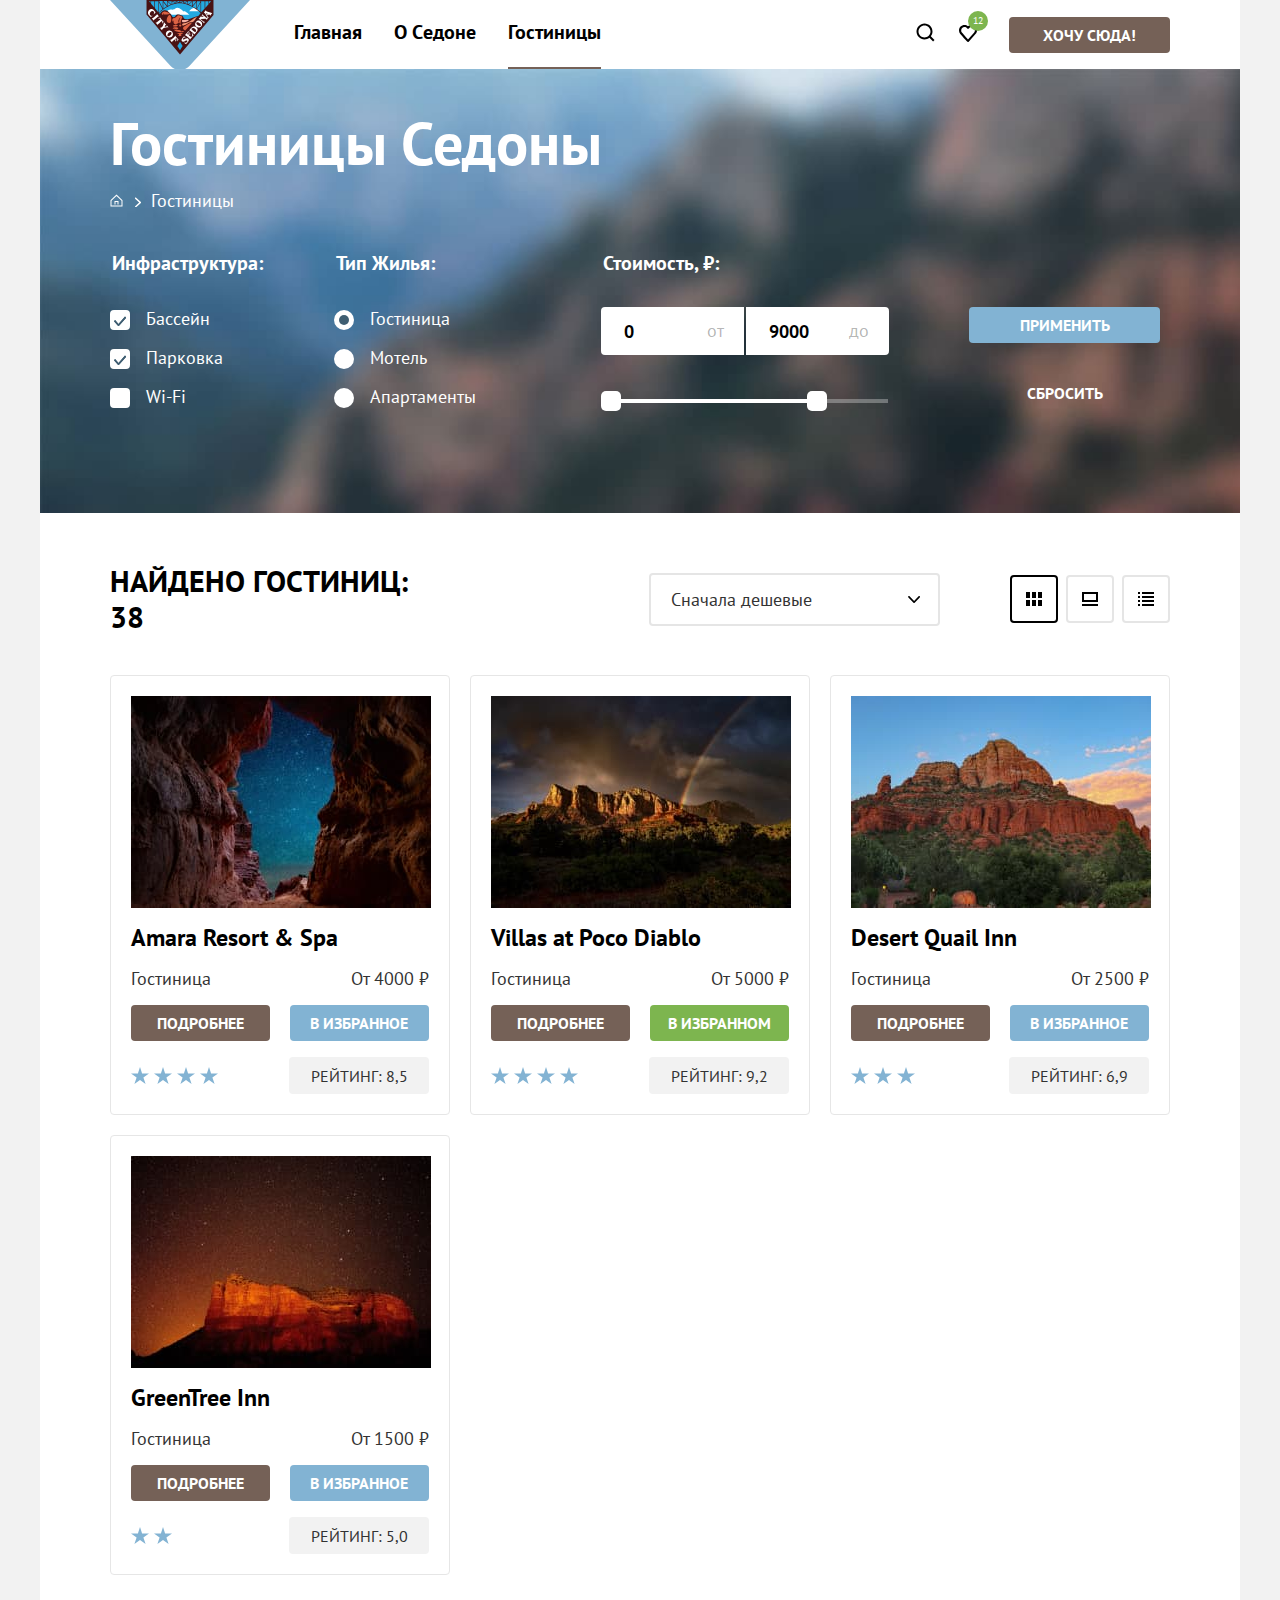
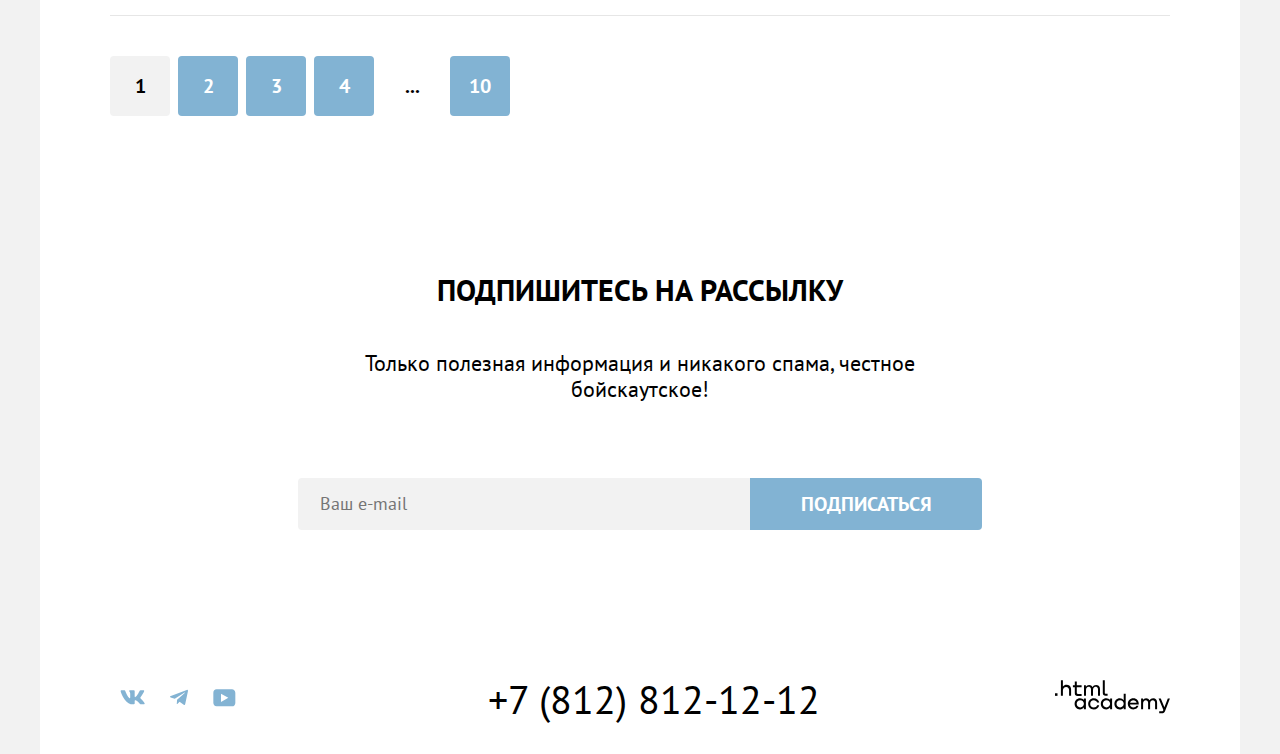
==== commit f6721a4a: "Добавляет модальное окно" ====
--- a/catalog.html
+++ b/catalog.html
@@ -86,27 +86,27 @@
 
         <form class="catalog-filter" action="https://echo.htmlacademy.ru/" method="get">
           <div class="wrapper">
-
+            <h2 class="visually-hidden">Шаблон формы каталога товаровы</h2>
             <fieldset class="catalog-filter-infrastructure">
               <legend class="catalog-filter-title">Инфраструктура:</legend>
               <ul class="catalog-filter-list">
                 <li class="catalog-filter-item">
                   <label class="control">
-                    <input class="control-input" type="checkbox" name="pool" checked>
+                    <input class="visually-hidden control-input" type="checkbox" name="pool" checked>
                     <span class="control-mark"></span>
                     Бассейн
                   </label>
                 </li>
                 <li class="catalog-filter-item">
                   <label class="control">
-                    <input class="control-input" type="checkbox" name="parking" checked>
+                    <input class="visually-hidden control-input" type="checkbox" name="parking" checked>
                     <span class="control-mark"></span>
                     Парковка
                   </label>
                 </li>
                 <li class="catalog-filter-item">
                   <label class="control">
-                    <input class="control-input" type="checkbox" name="wifi">
+                    <input class="visually-hidden control-input" type="checkbox" name="wifi">
                     <span class="control-mark"></span>
                     Wi-Fi
                   </label>
@@ -115,25 +115,25 @@
 
             </fieldset>
             <fieldset class="catalog-filter-housing">
-              <legend class="catalog-filter-title">Тип жилья:</legend>
+              <legend class="catalog-filter-title">Тип Жилья:</legend>
               <ul class="catalog-filter-list">
                 <li class="catalog-filter-item">
                   <label class="control">
-                    <input class="control-input" type="radio" name="housing" value="hotel" checked>
+                    <input class="visually-hidden control-input" type="radio" name="housing" value="hotel" checked>
                     <span class="control-mark"></span>
                     Гостиница
                   </label>
                 </li>
                 <li class="catalog-filter-item">
                   <label class="control">
-                    <input class="control-input" type="radio" name="housing" value="motel">
+                    <input class="visually-hidden control-input" type="radio" name="housing" value="motel">
                     <span class="control-mark"></span>
                     Мотель
                   </label>
                 </li>
                 <li class="catalog-filter-item">
                   <label class="control">
-                    <input class="control-input" type="radio" name="housing" value="apartaments">
+                    <input class="visually-hidden control-input" type="radio" name="housing" value="apartaments">
                     <span class="control-mark"></span>
                     Апартаменты
                   </label>
@@ -143,24 +143,28 @@
 
             <fieldset class="catalog-filter-cost">
               <legend class="catalog-filter-title">Стоимость, ₽:</legend>
-              <div class="range-slider">
-                <div class="range-slider-inputs">
-                  <input class="range-input min-cost" type="number" name="min-cost" id="min-cost" value="0" min="0" max="9000">
-                  <label for="min-cost">
-                    <span>от</span>
-                  </label>
-                  <input class="range-input max-cost" type="number" name="max-cost" id="max-cost" value="9000" min="0" max="9000">
-                  <label for="max-cost">
-                    <span>до</span>
+              <div class="range">
+
+                <div class="range-wrapper-inputs">
+                  <label class="min-cost-label">
+                    <input class="range-input min-cost" type="number" name="min-cost" value="0">
+                    <span class="visually-hidden">Минимальное значение</span>
+                  </label>
+                  <label class="max-cost-label">
+                    <input class="range-input max-cost" type="number" name="max-cost" value="9000">
+                    <span class="visually-hidden">Максимальное значение</span>
                   </label>
                 </div>
+
                 <div class="range-scale">
-                  <button class="range-toggle toggle-min" type="button">
-                    <span class="visually-hidden">Изменить минимальное значение</span>
-                  </button>
-                  <button class="range-toggle toggle-max" type="button">
-                    <span class="visually-hidden">Изменить максимальное значение</span>
-                  </button>
+                  <div class="range-bar" style="left: 0; width: 226px">
+                    <button class="range-toggle toggle-min" type="button">
+                      <span class="visually-hidden">Изменить минимальное значение</span>
+                    </button>
+                    <button class="range-toggle toggle-max" type="button">
+                      <span class="visually-hidden">Изменить максимальное значение</span>
+                    </button>
+                  </div>
                 </div>
               </div>
             </fieldset>
--- a/styles/styles.css
+++ b/styles/styles.css
@@ -153,7 +153,7 @@
   flex-direction: column;
   justify-content: center;
   margin-top: 56px;
-  margin-left: 55px;
+  margin-left: 80px;
 }
 
 
@@ -443,7 +443,9 @@
 
 /* Main */
 
+
 .main-container {
+  position: relative;
   flex-grow: 1;
 }
 
@@ -451,6 +453,7 @@
   display: flex;
   flex-direction: column;
   width: 1200px;
+  height: 100%;
   margin: 0 auto;
   background-color: #ffffff;
 }
@@ -458,10 +461,11 @@
 /* Hero */
 
 .hero {
-  background-color: aliceblue;
-  background-image: url("../images/hero.jpg");
-  background-size: 1200px,  cover;
+  min-height: 485px;
+  background-color: #a0a0a0;
+  background-image: url("../images/divider.svg"), url("../images/hero.jpg");
   background-repeat: no-repeat;
+  background-position: left bottom -1px, left top;
 }
 
 .hero img {
@@ -876,6 +880,428 @@
   fill:#615048;
 }
 
+/* Modal window */
+
+.modal-container-close {
+  display: none;
+}
+
+.modal-container {
+  position: fixed;
+  top: 0;
+  left: 0;
+  height: 100%;
+  width: 100%;
+  background-color: rgba(242, 242, 242, 0.8);
+  display: flex;
+}
+
+.modal {
+  position: relative;
+  margin: auto;
+  padding: 70px 64px;
+  background-color: #ffffff;
+  border-radius: 20px;
+  box-shadow: 0 25px 50px 0 rgba(0, 0, 0, 0.15);
+}
+
+.modal-auth {
+  width: 577px;
+}
+
+.modal-close-button {
+  position: absolute;
+  padding: 0;
+  margin: 64px 54px;
+  top: 0;
+  right: 0;
+  width: 52px;
+  height: 52px;
+  background-color: #f2f2f2;
+  border-radius: 50%;
+  background-image: url(../images/close.svg);
+  background-repeat: no-repeat;
+  background-position: center;
+  cursor: pointer;
+}
+
+.modal-close-button:hover {
+  background-color: rgba(230, 230, 230, 1);
+}
+
+.modal-close-button:focus {
+  background-color: rgba(230, 230, 230, 1);
+  border: 3px solid rgba(131, 179, 211, 1);
+}
+
+.modal-title {
+  font-family: "PT Sans", sans-serif;
+  font-size: 30px;
+  font-weight: 700;
+  line-height: 36px;
+  color: #000000;
+  text-transform: uppercase;
+  margin: 0;
+  margin-bottom: 64px;
+}
+
+/* Date-check */
+
+.wrapper-mondal-container {
+  display: flex;
+  justify-content: flex-start;
+  align-items: flex-start;
+  width: 100%;
+  min-height: 48px;
+}
+
+.field-form {
+  display: flex;
+  align-items: center;
+  flex-wrap: wrap;
+  margin: 0;
+  margin-bottom: 23px;
+}
+
+.field-group {
+  display: flex;
+  flex-grow: 1;
+  margin: 0;
+}
+
+.group-date-check-in {
+  min-height: 48px;
+  margin-right: 24px;
+}
+
+.date-error {
+  display: block;
+  box-sizing: border-box;
+  font-family: inherit;
+  font-weight: 400;
+  font-size: 16px;
+  line-height: 21px;
+  text-align: left;
+  color: #ff5757;
+  padding: 4px 135px 0 157px;
+  margin: 0;
+}
+
+.group-date-check-out {
+  min-height: 48px;
+  margin-right: 18px;
+}
+
+.date-success {
+  display: block;
+  box-sizing: border-box;
+  font-family: inherit;
+  font-weight: 400;
+  font-size: 16px;
+  line-height: 21px;
+  text-align: left;
+  color: #333333;
+  padding: 4px 69px 0 157px;
+  margin: 0;
+}
+
+.field-date {
+  display: block;
+  box-sizing: border-box;
+  font-family: inherit;
+  font-size: 20px;
+  font-weight: 700;
+  line-height: 24px;
+  text-align: left;
+  text-transform: capitalize;
+  padding-bottom: 12px;
+  padding-top: 12px;
+}
+
+.input-date {
+  box-sizing: border-box;
+  flex-grow: 1;
+  height: 48px;
+  padding: 12px 20px;
+  background-color: #f2f2f2;
+  background-image: url(../images/calender.svg);
+  background-repeat: no-repeat;
+  background-position: center right 20px;
+  border-radius: 4px;
+  border: 3px solid #f2f2f2;
+}
+
+.input-date:hover {
+  background-color: #e6e6e6;
+}
+
+.input-date:focus {
+  background-color: #e6e6e6;
+  border-color: #82B3D3;
+}
+
+.modal-date-check-in {
+  font-family: inherit;
+  font-weight: 700;
+  font-size: 18px;
+  line-height: 24px;
+  color: #000000;
+  text-align: left;
+}
+
+.modal-date-check-out {
+  font-family: inherit;
+  font-weight: 700;
+  font-size: 18px;
+  line-height: 24px;
+  color: #000000;
+  text-align: left;
+}
+
+/* Counters */
+
+.wrapper-counters-group {
+  display: flex;
+  align-items: center;
+  justify-content: space-between;
+  width: 100%;
+  min-height: 48px;
+  margin: 0;
+  margin-bottom: 48px;
+}
+
+/* Adults-check */
+
+.group-adults {
+  display: flex;
+  justify-content: flex-start;
+  align-items: flex-start;
+  min-height: 48px;
+}
+
+.counter-adults {
+  display: block;
+  box-sizing: border-box;
+  font-family: inherit;
+  font-size: 20px;
+  font-weight: 700;
+  line-height: 24px;
+  text-align: left;
+  text-transform: capitalize;
+  padding-bottom: 12px;
+  padding-top: 12px;
+  min-height: 48px;
+  margin-right: 46px;
+}
+
+.counter-check-minus {
+  display: flex;
+  justify-content: space-around;
+  align-items: center;
+  min-height: 48px;
+  background-color: #f2f2f2;
+  border-radius: 4px 0 0 4px;
+  padding: 0;
+  margin: 0;
+
+}
+
+.counter-check-plus {
+  display: flex;
+  justify-content: space-around;
+  align-items: center;
+  min-height: 48px;
+  background-color: #f2f2f2;
+  border-radius: 0 4px 4px 0;
+}
+
+.modal-count {
+  display: flex;
+  justify-content: center;
+  align-items: center;
+  width: 20px;
+  height: 20px;
+  padding: 0;
+  margin: 14px 10px;
+  background-color: #f2f2f2;
+  border: none;
+  border-radius: 4px;
+  cursor: pointer;
+}
+
+.modal-count svg {
+  fill: #756157 ;
+  box-sizing: border-box;
+}
+
+.modal-count:hover svg {
+  fill: #000000;
+}
+
+.modal-count:active svg {
+  fill: rgba(117, 97, 87, 0.3);
+}
+
+.input-adults {
+  box-sizing: border-box;
+  font-family: inherit;
+  font-weight: 700;
+  font-size: 18px;
+  line-height: 20px;
+  color:#000000;
+  background-color: #f2f2f2;
+  border: 0;
+  text-align: center;
+  min-height: 48px;
+  width: 31px;
+  appearance: textfield;
+}
+
+.input-adults:focus,
+.input-adults:focus-visible {
+  outline: none;
+}
+
+.input-adults::-webkit-outer-spin-button,
+.input-adults::-webkit-inner-spin-button {
+  -webkit-appearance: none;
+  margin: 0;
+}
+
+/* Kids-check */
+
+.group-kids {
+  display: flex;
+  justify-content: flex-start;
+  align-items: flex-start;
+  min-height: 48px;
+}
+
+.counter-kids {
+  display: block;
+  box-sizing: border-box;
+  font-family: inherit;
+  font-size: 20px;
+  font-weight: 700;
+  line-height: 24px;
+  text-align: left;
+  text-transform: capitalize;
+  padding-bottom: 12px;
+  padding-top: 12px;
+  min-height: 48px;
+  margin-right: 10px;
+}
+
+.input-kids {
+  box-sizing: border-box;
+  font-family: inherit;
+  font-weight: 700;
+  font-size: 18px;
+  line-height: 20px;
+  color:#000000;
+  background-color: #f2f2f2;
+  border: 0;
+  text-align: center;
+  min-height: 48px;
+  width: 31px;
+  appearance: textfield;
+}
+
+.input-children:focus,
+.input-children:focus-visible {
+  outline: none;
+}
+
+.input-children::-webkit-outer-spin-button,
+.input-children::-webkit-inner-spin-button {
+  -webkit-appearance: none;
+  margin: 0;
+}
+
+/* Submit */
+
+.modal-submit {
+  box-sizing: border-box;
+  width: 577px;
+  height: 60px;
+  padding: 18px 77px;
+  line-height: 24px;
+  border-radius: 10px;
+}
+
+.modal-submit:hover,
+.modal-submit:focus {
+  background-color: #68a2ca;
+}
+
+.modal-submit:active {
+  color: rgba(255, 255, 255, 0.3);
+  background-color: #68a2ca;
+}
+
+/* Tooltip */
+
+.tooltip {
+  position: relative;
+  top: 11px;
+  margin-right: 36px;
+}
+
+.tooltip-toggle {
+  border: none;
+  border-radius: 50%;
+  background-color: #83B3D3;
+  padding: 0;
+  margin: 0;
+  display: block;
+  width: 26px;
+  height: 26px;
+}
+
+.tooltip-icon {
+  width: 100%;
+  height: 100%;
+  display: block;
+}
+
+.tooltip-text {
+  z-index: 1;
+  display: none;
+  box-sizing: border-box;
+  position: absolute;
+  top: 41px;
+  left: -114px;
+  background-color: #333333;
+  box-shadow: 0 15px 30px 0 rgba(0, 0, 0, 0.15);
+  color: #ffffff;
+  font-family: inherit;
+  font-weight: 400;
+  font-size: 16px;
+  line-height: 20px;
+  text-transform: none;
+  border-radius: 10px;
+  width: 256px;
+  min-height: 143px;
+  padding: 15px 18px 18px 22px;
+}
+
+.tooltip-toggle:hover + .tooltip-text,
+.tooltip-toggle:focus + .tooltip-text {
+  display: block;
+}
+
+.tooltip-text::before {
+  content: "";
+  position: absolute;
+  top: -8px;
+  left: 50%;
+  transform: translateX(-50%);
+  width: 19px;
+  height: 9px;
+  background-image: url("../images/triangle.svg");
+  background-position: center;
+  background-repeat: no-repeat;
+}
 
 /* Inner page */
 
@@ -934,7 +1360,7 @@
   position: absolute;
   display: block;
   right: -18px;
-  top: 5px;
+  top: 7px;
   width: 6px;
   height: 10px;
   background-image: url("../images/arrow.svg");
@@ -945,8 +1371,6 @@
 .breadcrubs-link {
   text-decoration: none;
   color: #ffffff;
-  font-size: 16px;
-  line-height: 21px;
 }
 
 .breadcrubs-link:hover {
@@ -961,7 +1385,7 @@
   fill: rgba(255, 255, 255, 0.6);
 }
 
-/* catalog-filter / form */
+/* catalog-filter */
 
 .catalog-filter {
   list-style: none;
@@ -977,7 +1401,7 @@
 
 .catalog-filter-infrastructure {
   margin: 0;
-  margin-right: 70px;
+  margin-right: 50px;
   padding: 0;
   color: #ffffff;
   border: 0;
@@ -985,7 +1409,7 @@
 
 .catalog-filter-housing {
   margin: 0;
-  margin-right: 140px;
+  margin-right: 13px;
   padding: 0;
   color: #ffffff;
   border: 0;
@@ -993,7 +1417,7 @@
 
 .catalog-filter-cost {
   margin: 0;
-  margin-right: 70px;
+  margin-left: 80px;
   padding: 0;
   color: #ffffff;
   border: 0;
@@ -1016,6 +1440,12 @@
 .catalog-filter-item {
   padding-bottom: 16px;
 }
+
+
+
+/* Form */
+
+/* Control */
 
 .control {
   display: block;
@@ -1024,8 +1454,208 @@
   font-size: 18px;
   line-height: 23px;
   text-align: left;
-}
-
+  position: relative;
+  padding-left: 36px;
+}
+
+.control:hover {
+  opacity: 60%;
+}
+
+.control:active {
+  opacity: 30%;
+}
+
+.control-mark {
+  position: absolute;
+  top: 3px;
+  left: 0;
+  width: 20px;
+  height: 20px;
+  box-sizing: border-box;
+  background-color: #ffffff;
+  border-radius: 4px;
+  border: 3px solid #ffffff;
+}
+
+.control:hover + .control-mark {
+  color: rgba(255, 255, 255, 0.6);
+}
+
+.control-mark:focus {
+  border-color:#82B3D3;
+}
+
+.control-input[type="checkbox"]:checked + .control-mark::before,
+.control-input[type="checkbox"]:checked + .control-mark::after {
+  position: absolute;
+  content: "";
+  top: 3px;
+  left: 1px;
+  width: 12px;
+  height: 10px;
+  background-image: url("../images/checked.svg");
+  background-repeat: no-repeat;
+}
+
+/* Radio */
+
+.control-input[type="radio"] + .control-mark {
+  border-radius: 50%;
+}
+
+.control-input[type="radio"]:checked + .control-mark::before {
+  position: absolute;
+  content: "";
+  top: 17%;
+  left: 15%;
+  width: 10px;
+  height: 10px;
+  background-color: #3f5e72;
+  border-radius: 50%;
+
+}
+
+/* Range */
+
+/* range-inputs */
+
+.range-wrapper-inputs {
+  display: flex;
+  justify-content: center;
+  margin-bottom: 44px;
+}
+
+.min-cost-label {
+  margin-right: 2px;
+}
+
+.min-cost-label,
+.max-cost-label {
+  position: relative;
+}
+
+.min-cost-label::after {
+  content: "от";
+  position: absolute;
+  right: 20px;
+  top: 12px;
+  color: rgba(0, 0, 0, 0.3);
+  font-size: 18px;
+  line-height: 24px;
+  font-weight: 400;
+  text-align: right;
+}
+
+.max-cost-label::after {
+  content: "до";
+  position: absolute;
+  right: 20px;
+  top: 12px;
+  color: rgba(0, 0, 0, 0.3);
+  font-size: 18px;
+  line-height: 24px;
+  font-weight: 400;
+  text-align: right;
+
+}
+
+.range-input {
+  width: 143px;
+  height: 48px;
+  margin: 0;
+  padding: 12px 20px;
+  box-sizing: border-box;
+  border: 3px solid #ffffff;
+  font-family: inherit;
+  font-size: 18px;
+  font-weight: 700;
+  line-height: 24px;
+  text-align: left;
+  appearance: textfield;
+}
+
+.range-input::-webkit-outer-spin-button,
+.range-input::-webkit-inner-spin-button {
+  appearance: none;
+  margin: 0;
+}
+
+.range-input.min-cost {
+  border-radius: 4px 0 0 4px;
+}
+
+.range-input.min-cost:hover {
+  background-color: #e6e6e6;
+  border-color: #E6E6E6;
+}
+
+.range-input.min-cost:focus {
+  background-color: #e6e6e6;
+  border-color: #82B3D3;
+}
+
+.range-input.max-cost {
+  border-radius: 0 4px 4px 0;
+}
+
+.range-input.max-cost:hover {
+  background-color: #e6e6e6;
+  border-color: #e6e6e6;
+}
+
+.range-input.max-cost:focus {
+  background-color: #e6e6e6;
+  border-color: #82B3D3;
+}
+
+/* range-scale */
+
+.range-scale {
+  position: relative;
+  width: 287px;
+  height: 4px;
+  background-color: rgba(255, 255, 255, 0.3);
+}
+
+.range-bar {
+  position: absolute;
+  height: 4px;
+  background-color: #ffffff;
+}
+
+.range-toggle {
+  position: absolute;
+  width: 20px;
+  height: 20px;
+  background-color: #ffffff;
+  border-radius: 5px;
+  border: 0;
+  cursor: pointer;
+}
+
+.range-toggle:hover {
+  background-color: #ffffff;
+  box-shadow: 0 4px 10px 0 rgba(0, 0, 0, 0.25);
+}
+
+.range-toggle:focus {
+  border: 3px solid #82B3D3;
+}
+
+.range-toggle:active {
+  border: 2px solid #82B3D3;
+}
+
+.toggle-min {
+  top: -8px;
+  left: 0;
+}
+
+.toggle-max {
+  top: -8px;
+  right: 0;
+}
 
 /* Sorting */
 
